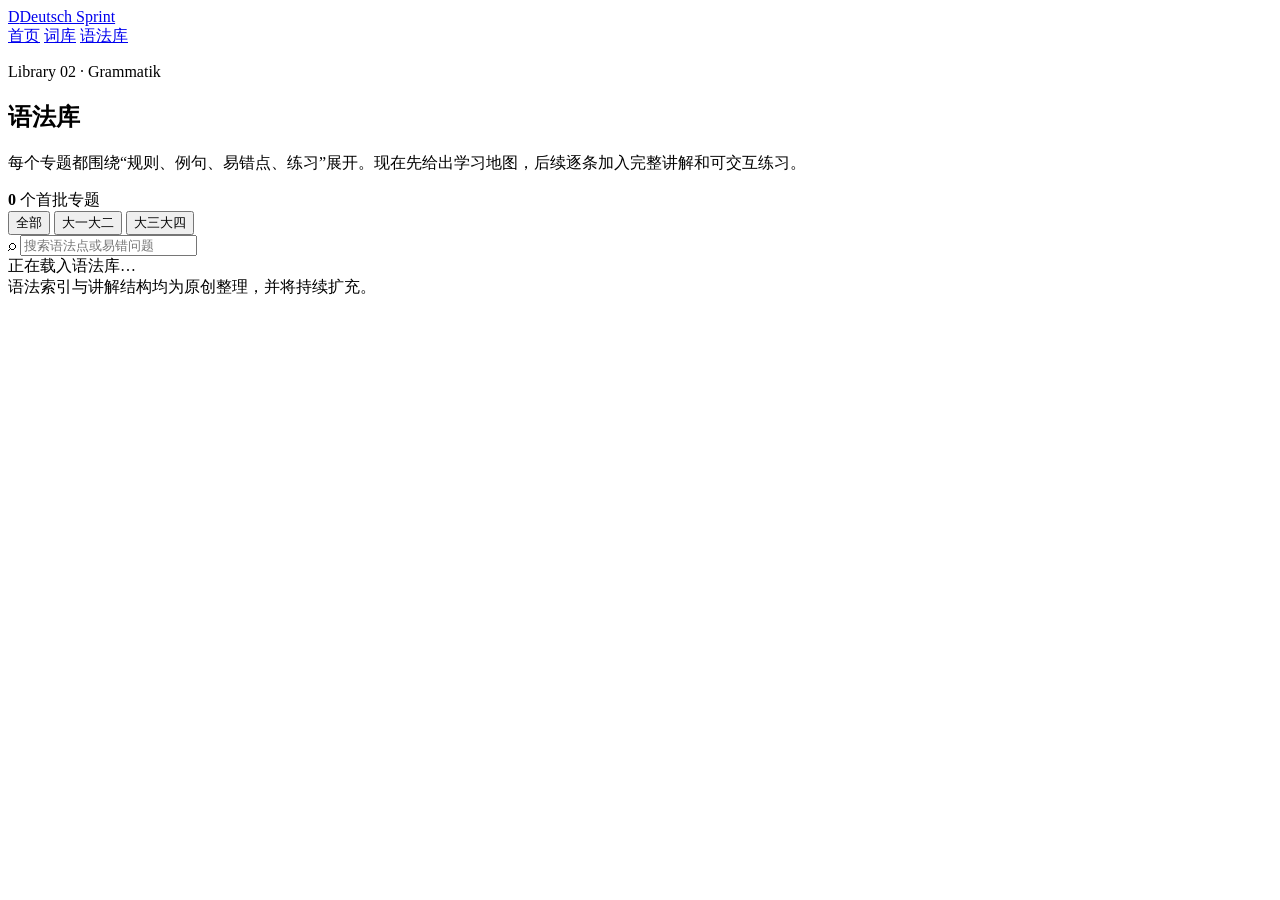
==== grammar.html @ 1fb74992 "Add grammar library page" ====
<!doctype html>
<html lang="zh-CN">
  <head>
    <meta charset="utf-8" />
    <meta name="viewport" content="width=device-width, initial-scale=1" />
    <title>语法库 | Deutsch Sprint</title>
    <meta name="description" content="Deutsch Sprint 大学生德语分阶段语法库。" />
    <link rel="stylesheet" href="library.css" />
  </head>
  <body data-library="grammar">
    <header class="library-nav">
      <a class="library-brand" href="index.html"><span class="brand-mark">D</span>Deutsch Sprint</a>
      <nav class="library-nav-links" aria-label="资料库导航">
        <a href="index.html">首页</a>
        <a href="vocab.html">词库</a>
        <a class="active" href="grammar.html">语法库</a>
      </nav>
    </header>
    <main class="library-main">
      <section class="library-hero">
        <div>
          <p class="eyebrow">Library 02 · Grammatik</p>
          <h1>语法库</h1>
          <p>每个专题都围绕“规则、例句、易错点、练习”展开。现在先给出学习地图，后续逐条加入完整讲解和可交互练习。</p>
        </div>
        <div class="library-count" aria-live="polite">
          <strong id="library-count-number">0</strong>
          <span id="library-count-label">个首批专题</span>
        </div>
      </section>
      <section class="library-toolbar" aria-label="语法库筛选">
        <div class="stage-switcher" role="tablist" aria-label="学习阶段">
          <button class="stage-filter active" type="button" data-stage="all" aria-selected="true">全部</button>
          <button class="stage-filter" type="button" data-stage="foundation" aria-selected="false">大一大二</button>
          <button class="stage-filter" type="button" data-stage="advanced" aria-selected="false">大三大四</button>
        </div>
        <label class="search-box">
          <span aria-hidden="true">⌕</span>
          <input id="library-search" type="search" placeholder="搜索语法点或易错问题" autocomplete="off" />
        </label>
      </section>
      <div class="library-results" id="library-results"><div class="empty-state">正在载入语法库…</div></div>
      <footer class="library-footer">语法索引与讲解结构均为原创整理，并将持续扩充。</footer>
    </main>
    <script src="library.js"></script>
  </body>
</html>
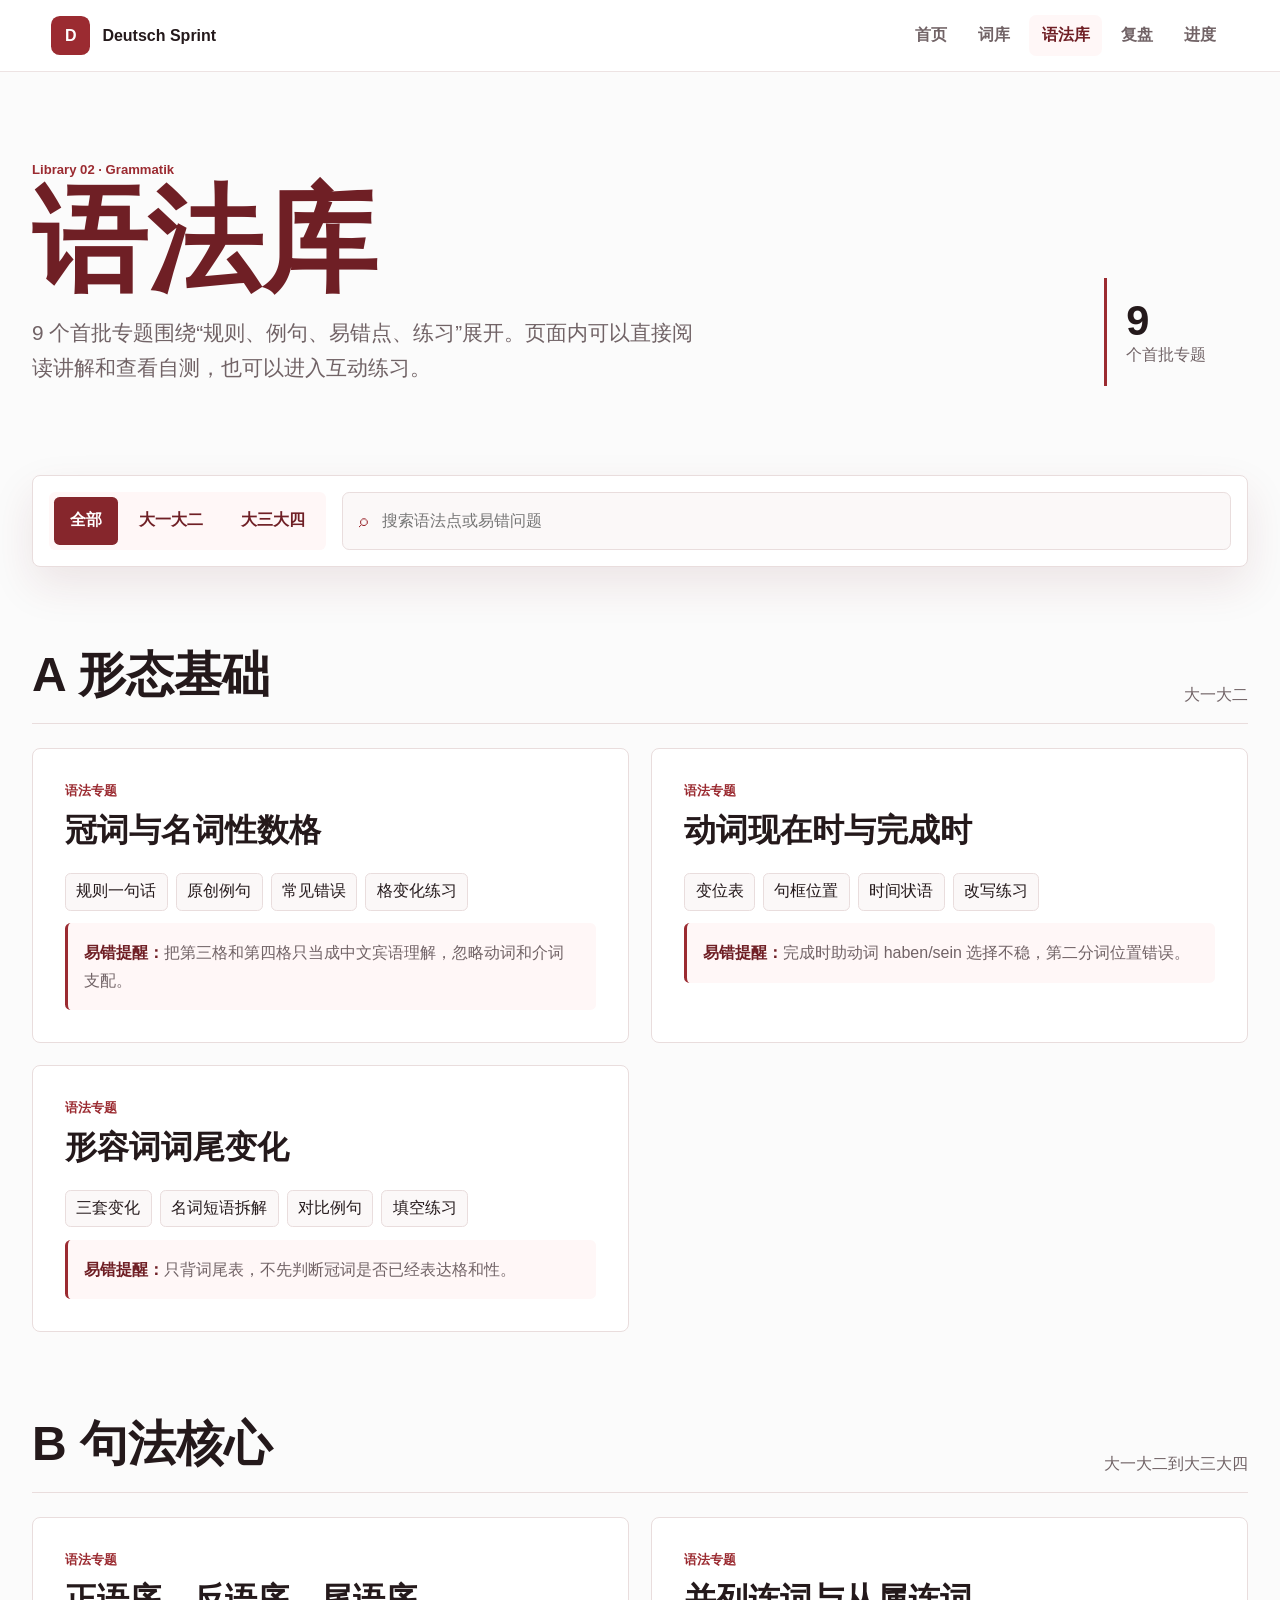
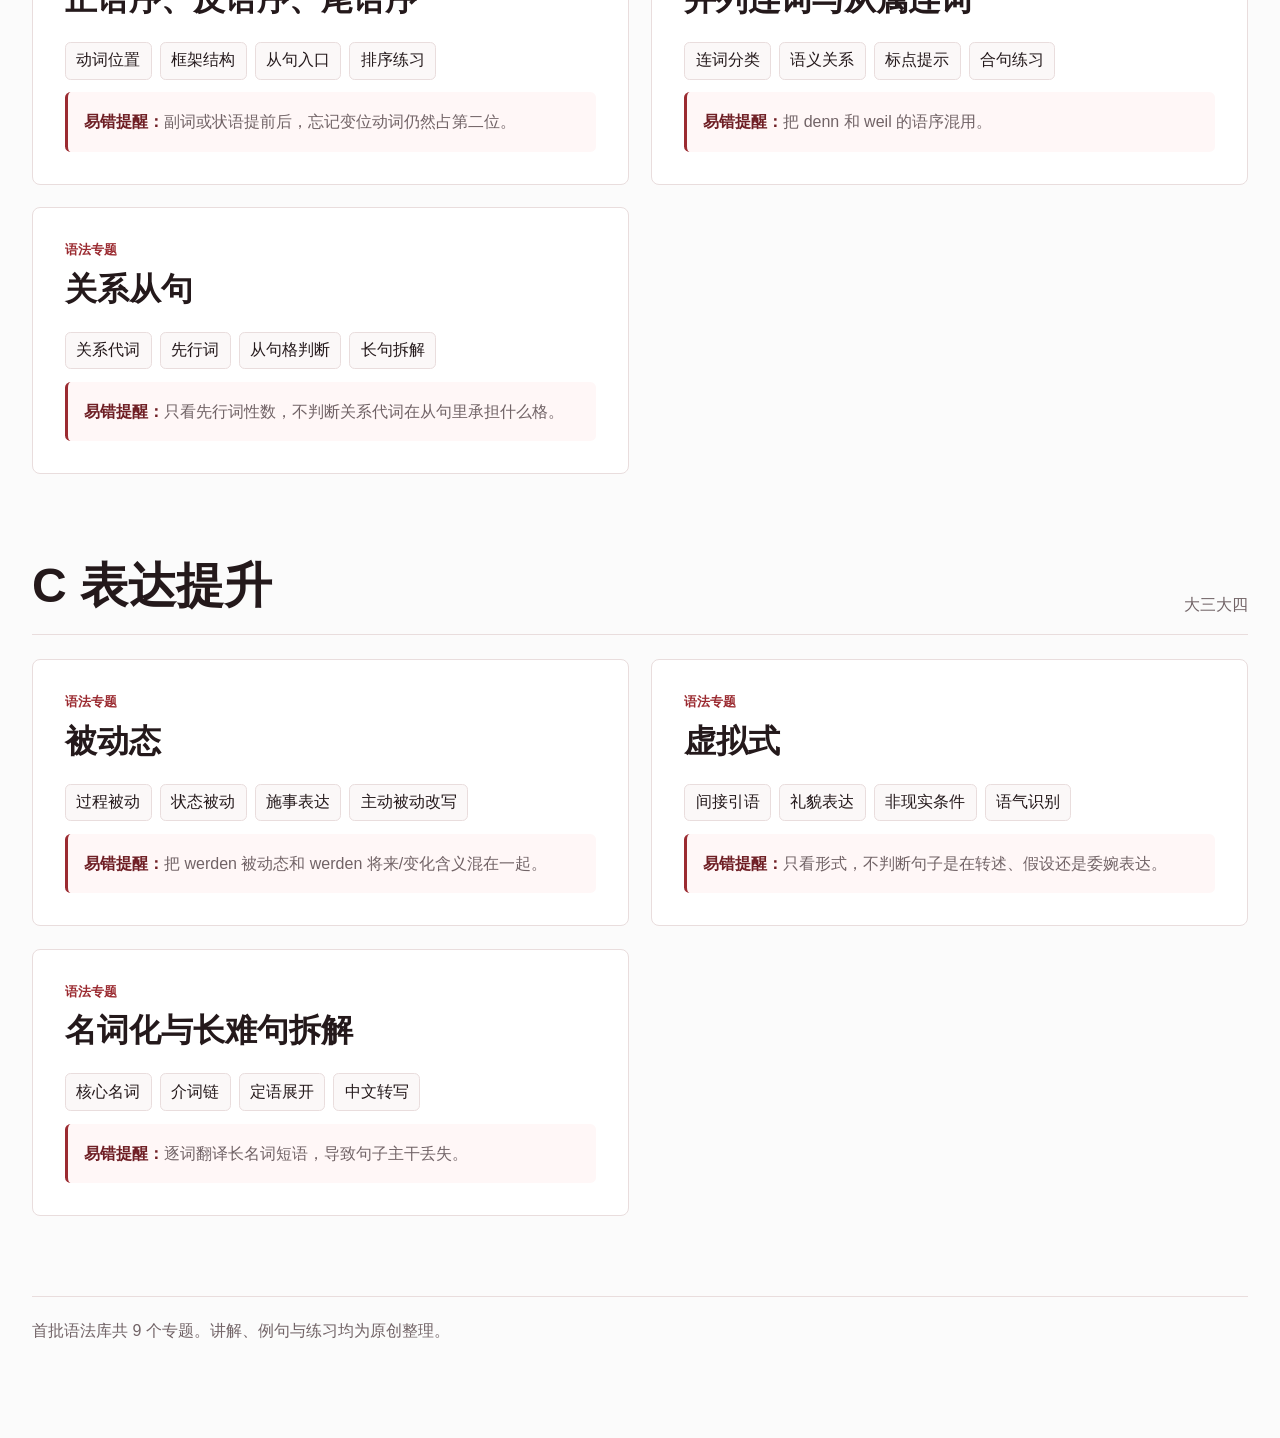
==== commit fef2e0bc: "Complete grammar.html learning content" ====
--- a/grammar.html
+++ b/grammar.html
@@ -14,6 +14,8 @@
         <a href="index.html">首页</a>
         <a href="vocab.html">词库</a>
         <a class="active" href="grammar.html">语法库</a>
+        <a href="review.html">复盘</a>
+        <a href="progress.html">进度</a>
       </nav>
     </header>
     <main class="library-main">
@@ -21,7 +23,7 @@
         <div>
           <p class="eyebrow">Library 02 · Grammatik</p>
           <h1>语法库</h1>
-          <p>每个专题都围绕“规则、例句、易错点、练习”展开。现在先给出学习地图，后续逐条加入完整讲解和可交互练习。</p>
+          <p>9 个首批专题围绕“规则、例句、易错点、练习”展开。页面内可以直接阅读讲解和查看自测，也可以进入互动练习。</p>
         </div>
         <div class="library-count" aria-live="polite">
           <strong id="library-count-number">0</strong>
@@ -40,9 +42,8 @@
         </label>
       </section>
       <div class="library-results" id="library-results"><div class="empty-state">正在载入语法库…</div></div>
-      <footer class="library-footer">语法索引与讲解结构均为原创整理，并将持续扩充。</footer>
+      <footer class="library-footer">首批语法库共 9 个专题。讲解、例句与练习均为原创整理。</footer>
     </main>
     <script src="library.js"></script>
   </body>
-</html>
-
+</html>
--- a/library.css
+++ b/library.css
@@ -0,0 +1,286 @@
+:root {
+  color-scheme: light;
+  --red-900: #6f1f25;
+  --red-800: #86262c;
+  --red-700: #9b2b31;
+  --red-100: #f5e3e4;
+  --red-050: #fff7f7;
+  --ink: #24191b;
+  --muted: #716366;
+  --line: #e9dddd;
+  --paper: #ffffff;
+  --soft: #fbf8f8;
+  --shadow: 0 18px 44px rgba(111, 31, 37, 0.1);
+}
+
+* { box-sizing: border-box; }
+
+html { scroll-behavior: smooth; }
+
+body {
+  margin: 0;
+  min-height: 100vh;
+  font-family: Inter, "PingFang SC", "Microsoft YaHei", Arial, sans-serif;
+  color: var(--ink);
+  background: #fbfbfb;
+}
+
+button, input, a { font: inherit; }
+button { cursor: pointer; }
+
+.library-nav {
+  position: sticky;
+  top: 0;
+  z-index: 10;
+  display: flex;
+  align-items: center;
+  justify-content: space-between;
+  gap: 1rem;
+  min-height: 4.5rem;
+  padding: 0.8rem clamp(1rem, 4vw, 3.5rem);
+  border-bottom: 1px solid rgba(233, 221, 221, 0.8);
+  background: rgba(255, 255, 255, 0.9);
+  backdrop-filter: blur(20px);
+}
+
+.library-brand {
+  display: flex;
+  align-items: center;
+  gap: 0.75rem;
+  color: var(--ink);
+  text-decoration: none;
+  font-weight: 900;
+}
+
+.brand-mark {
+  display: grid;
+  width: 2.45rem;
+  height: 2.45rem;
+  place-items: center;
+  border-radius: 0.55rem;
+  color: white;
+  background: var(--red-700);
+}
+
+.library-nav-links { display: flex; gap: 0.35rem; }
+
+.library-nav-links a {
+  padding: 0.6rem 0.8rem;
+  border-radius: 0.45rem;
+  color: var(--muted);
+  text-decoration: none;
+  font-weight: 800;
+}
+
+.library-nav-links a.active,
+.library-nav-links a:hover {
+  color: var(--red-900);
+  background: var(--red-050);
+}
+
+.library-main {
+  width: min(76rem, calc(100% - 2rem));
+  margin: 0 auto;
+  padding: clamp(3rem, 7vw, 6.5rem) 0 6rem;
+}
+
+.library-hero {
+  display: grid;
+  grid-template-columns: minmax(0, 1fr) auto;
+  gap: 2rem;
+  align-items: end;
+  padding-bottom: clamp(3rem, 7vw, 6rem);
+}
+
+.eyebrow {
+  margin: 0 0 0.6rem;
+  color: var(--red-700);
+  font-size: 0.82rem;
+  font-weight: 900;
+}
+
+.library-hero h1 {
+  margin: 0;
+  color: var(--red-900);
+  font-size: clamp(3.4rem, 9vw, 7.5rem);
+  line-height: 0.95;
+  letter-spacing: 0;
+}
+
+.library-hero p:not(.eyebrow) {
+  max-width: 42rem;
+  margin: 1.2rem 0 0;
+  color: var(--muted);
+  font-size: clamp(1rem, 2vw, 1.3rem);
+  line-height: 1.7;
+}
+
+.library-count {
+  min-width: 9rem;
+  padding: 1.2rem;
+  border-left: 3px solid var(--red-700);
+}
+
+.library-count strong,
+.library-count span { display: block; }
+.library-count strong { font-size: 2.6rem; }
+.library-count span { color: var(--muted); }
+
+.library-toolbar {
+  display: grid;
+  grid-template-columns: auto minmax(15rem, 1fr);
+  gap: 1rem;
+  padding: 1rem;
+  border: 1px solid var(--line);
+  border-radius: 0.5rem;
+  background: white;
+  box-shadow: var(--shadow);
+}
+
+.stage-switcher {
+  display: flex;
+  gap: 0.35rem;
+  padding: 0.3rem;
+  border-radius: 0.4rem;
+  background: var(--red-050);
+}
+
+.stage-filter {
+  min-height: 3rem;
+  padding: 0.65rem 1rem;
+  border: 0;
+  border-radius: 0.35rem;
+  color: var(--red-900);
+  background: transparent;
+  font-weight: 900;
+}
+
+.stage-filter.active { color: white; background: var(--red-800); }
+
+.search-box {
+  display: flex;
+  align-items: center;
+  gap: 0.75rem;
+  min-height: 3.6rem;
+  padding: 0 1rem;
+  border: 1px solid var(--line);
+  border-radius: 0.45rem;
+  background: var(--soft);
+}
+
+.search-box span { color: var(--red-700); font-size: 1.1rem; }
+
+.search-box input {
+  width: 100%;
+  border: 0;
+  outline: 0;
+  color: var(--ink);
+  background: transparent;
+}
+
+.library-results { margin-top: clamp(3rem, 6vw, 5rem); }
+
+.result-section + .result-section { margin-top: 5rem; }
+
+.result-heading {
+  display: flex;
+  align-items: end;
+  justify-content: space-between;
+  gap: 1rem;
+  padding-bottom: 1rem;
+  border-bottom: 1px solid var(--line);
+}
+
+.result-heading h2 { margin: 0; font-size: clamp(1.8rem, 4vw, 3rem); }
+.result-heading p { max-width: 36rem; margin: 0; color: var(--muted); line-height: 1.6; }
+
+.theme-grid,
+.grammar-grid {
+  display: grid;
+  grid-template-columns: repeat(2, minmax(0, 1fr));
+  gap: 1.4rem;
+  margin-top: 1.5rem;
+}
+
+.theme-card,
+.grammar-card {
+  min-height: 16rem;
+  padding: clamp(1.25rem, 3vw, 2rem);
+  border: 1px solid var(--line);
+  border-radius: 0.5rem;
+  background: white;
+  transition: transform 180ms ease, box-shadow 180ms ease, border-color 180ms ease;
+}
+
+.theme-card:hover,
+.grammar-card:hover {
+  transform: translateY(-3px);
+  border-color: #d9bfc1;
+  box-shadow: var(--shadow);
+}
+
+.card-label {
+  color: var(--red-700);
+  font-size: 0.8rem;
+  font-weight: 900;
+}
+
+.theme-card h3,
+.grammar-card h3 {
+  margin: 0.55rem 0 0;
+  font-size: clamp(1.35rem, 2.5vw, 2rem);
+}
+
+.theme-card p,
+.grammar-card p {
+  margin: 0.8rem 0 0;
+  color: var(--muted);
+  line-height: 1.7;
+}
+
+.word-list,
+.unit-list {
+  display: flex;
+  flex-wrap: wrap;
+  gap: 0.5rem;
+  padding: 0;
+  margin: 1.25rem 0 0;
+  list-style: none;
+}
+
+.word-list li,
+.unit-list li {
+  padding: 0.45rem 0.65rem;
+  border: 1px solid var(--line);
+  border-radius: 0.35rem;
+  color: var(--ink);
+  background: var(--soft);
+}
+
+.mistake-note {
+  margin-top: 1.2rem;
+  padding: 1rem;
+  border-left: 3px solid var(--red-700);
+  border-radius: 0.35rem;
+  background: var(--red-050);
+}
+
+.mistake-note strong { color: var(--red-900); }
+.empty-state { padding: 4rem 1rem; color: var(--muted); text-align: center; }
+.library-footer { margin-top: 5rem; padding-top: 1.5rem; border-top: 1px solid var(--line); color: var(--muted); }
+
+@media (max-width: 760px) {
+  .library-nav { align-items: flex-start; flex-direction: column; }
+  .library-nav-links { width: 100%; overflow-x: auto; }
+  .library-hero, .library-toolbar { grid-template-columns: 1fr; }
+  .library-count { border-left: 0; border-top: 3px solid var(--red-700); }
+  .stage-switcher { display: grid; grid-template-columns: repeat(3, 1fr); }
+  .theme-grid, .grammar-grid { grid-template-columns: 1fr; }
+  .result-heading { align-items: flex-start; flex-direction: column; }
+}
+
+@media (prefers-reduced-motion: reduce) {
+  html { scroll-behavior: auto; }
+  .theme-card, .grammar-card { transition: none; }
+}
+
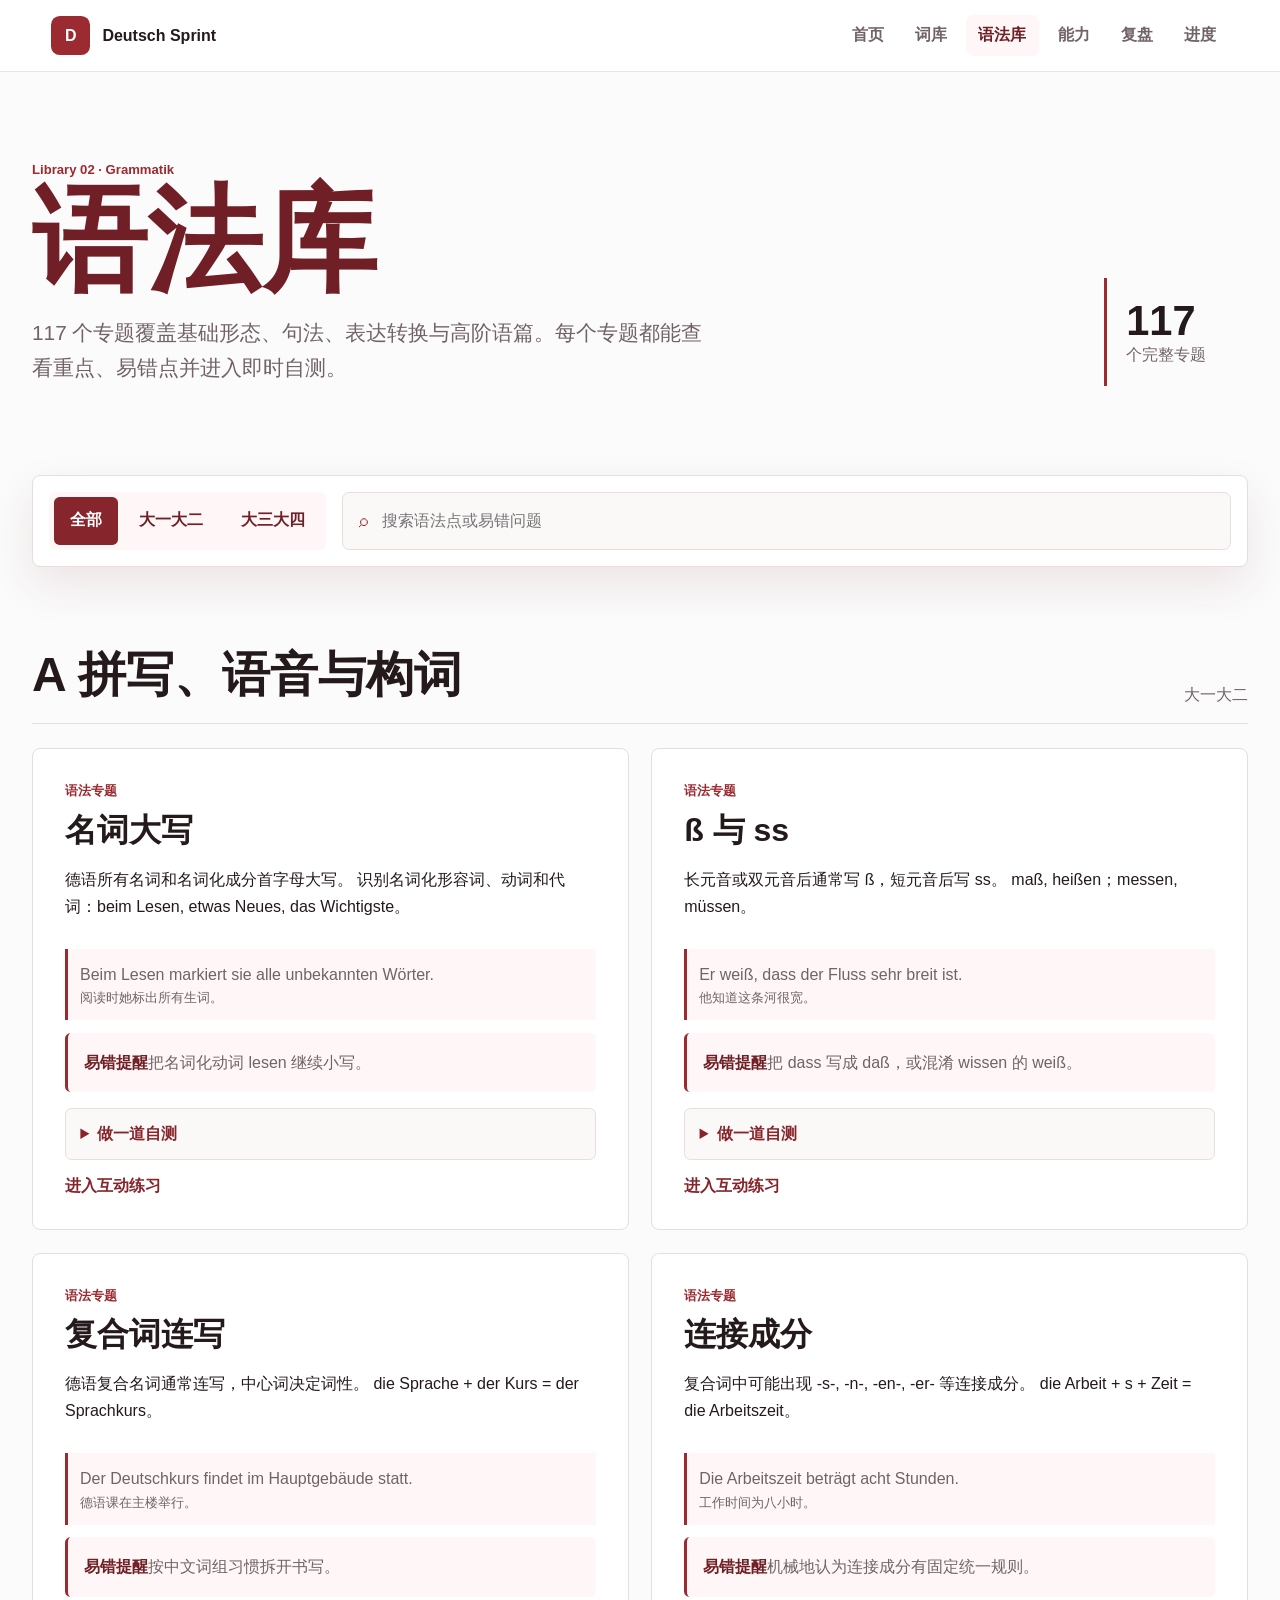
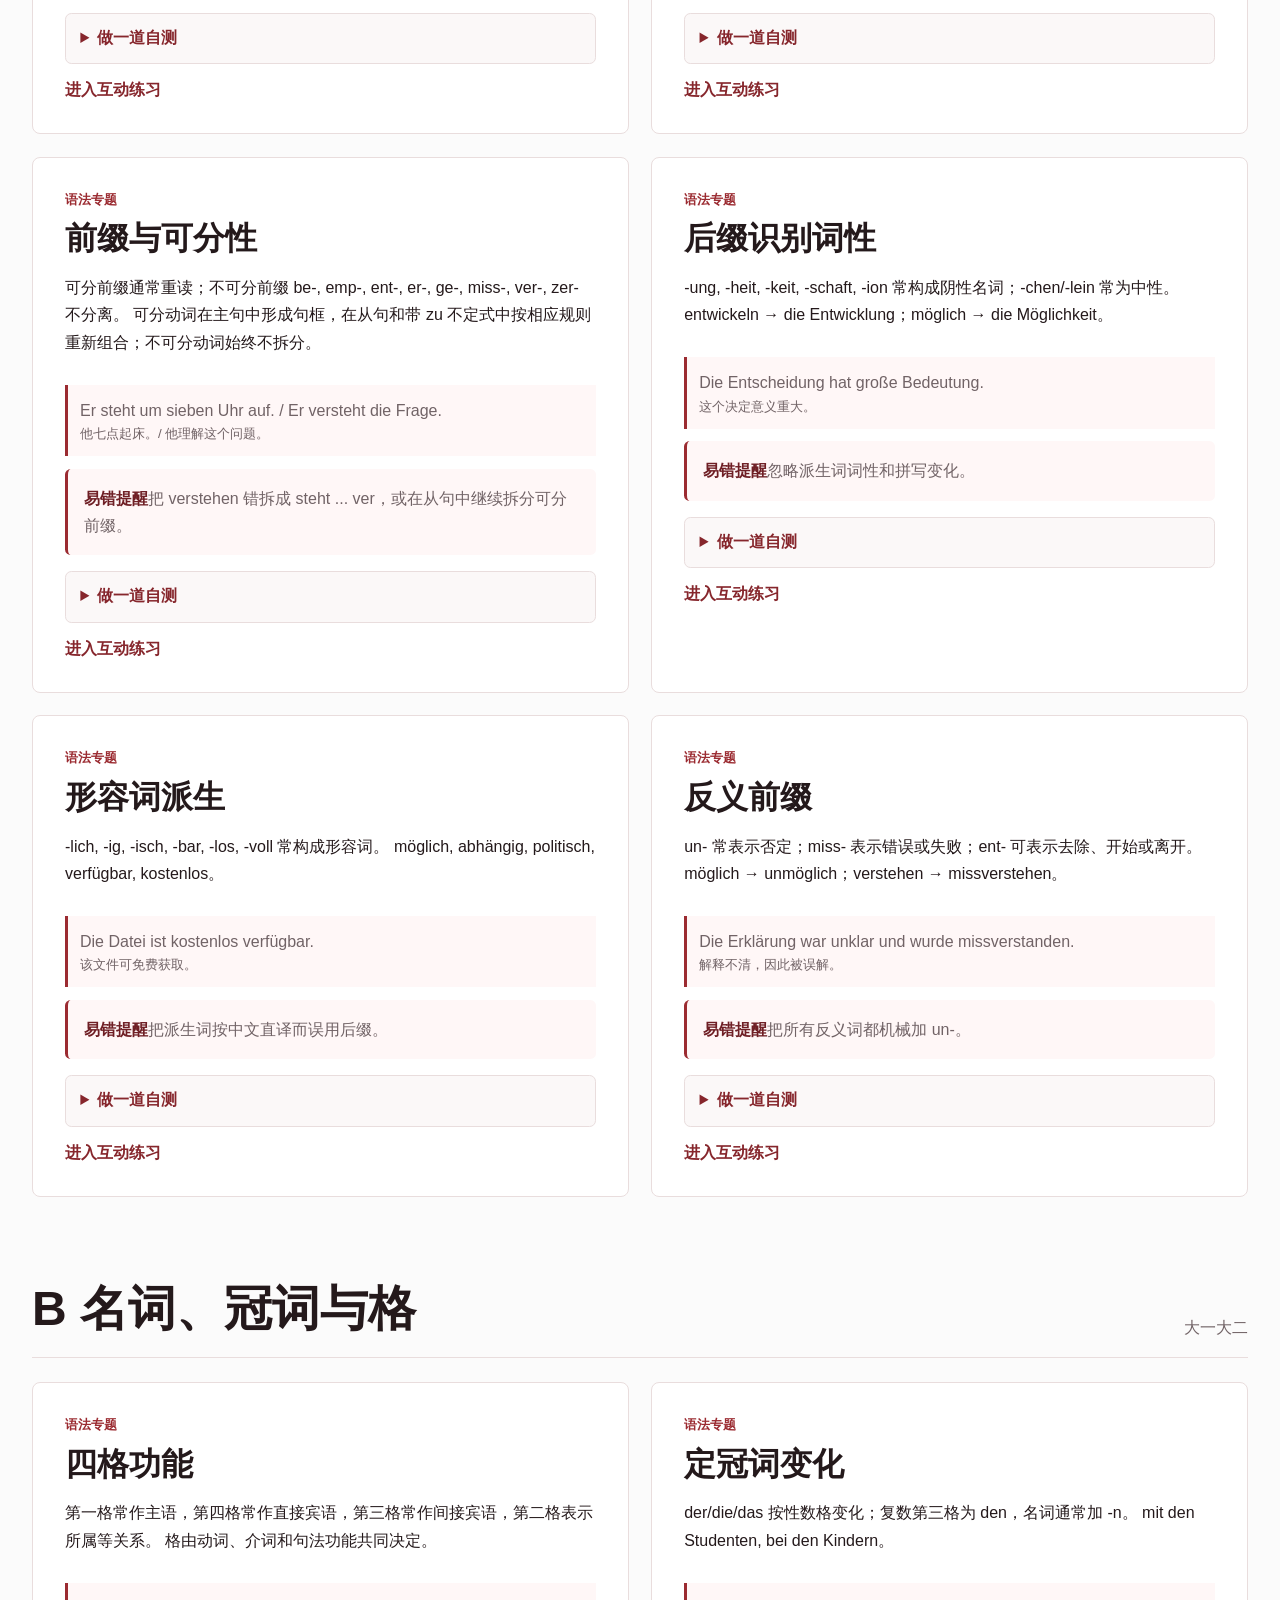
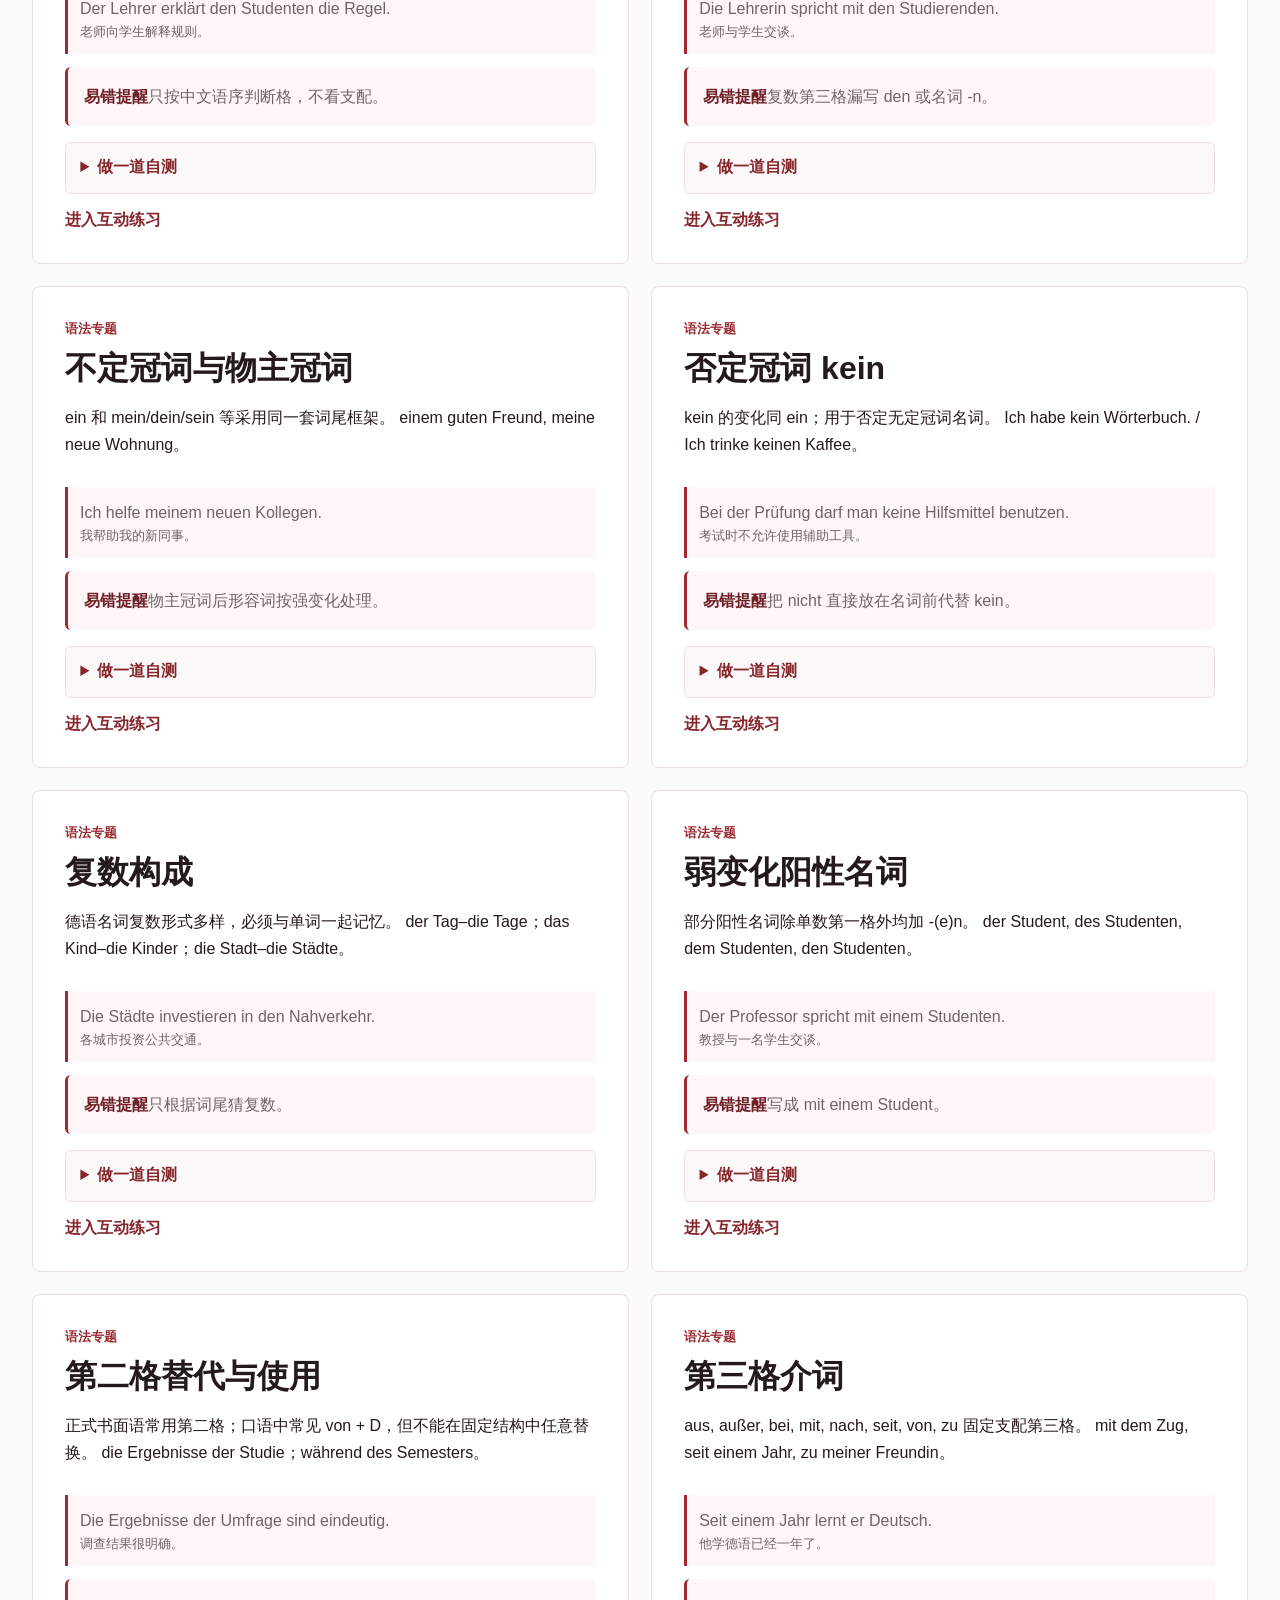
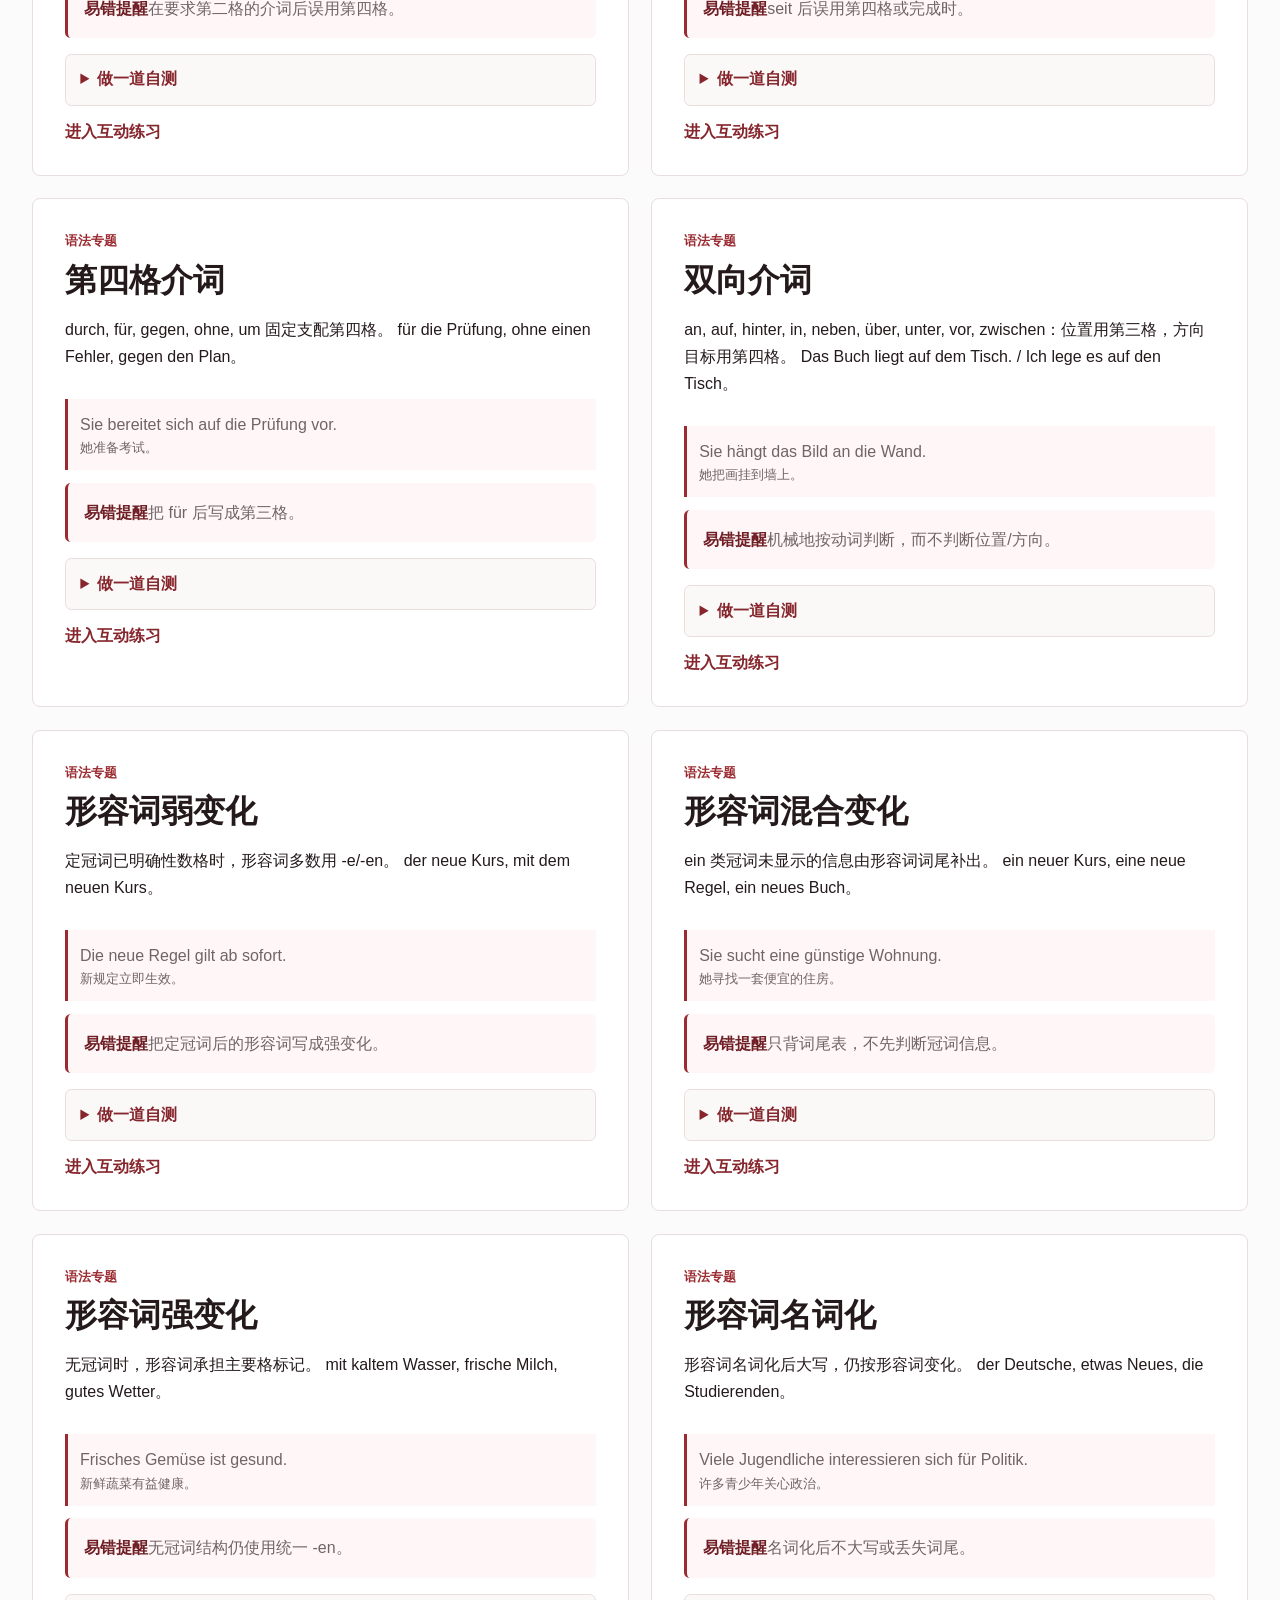
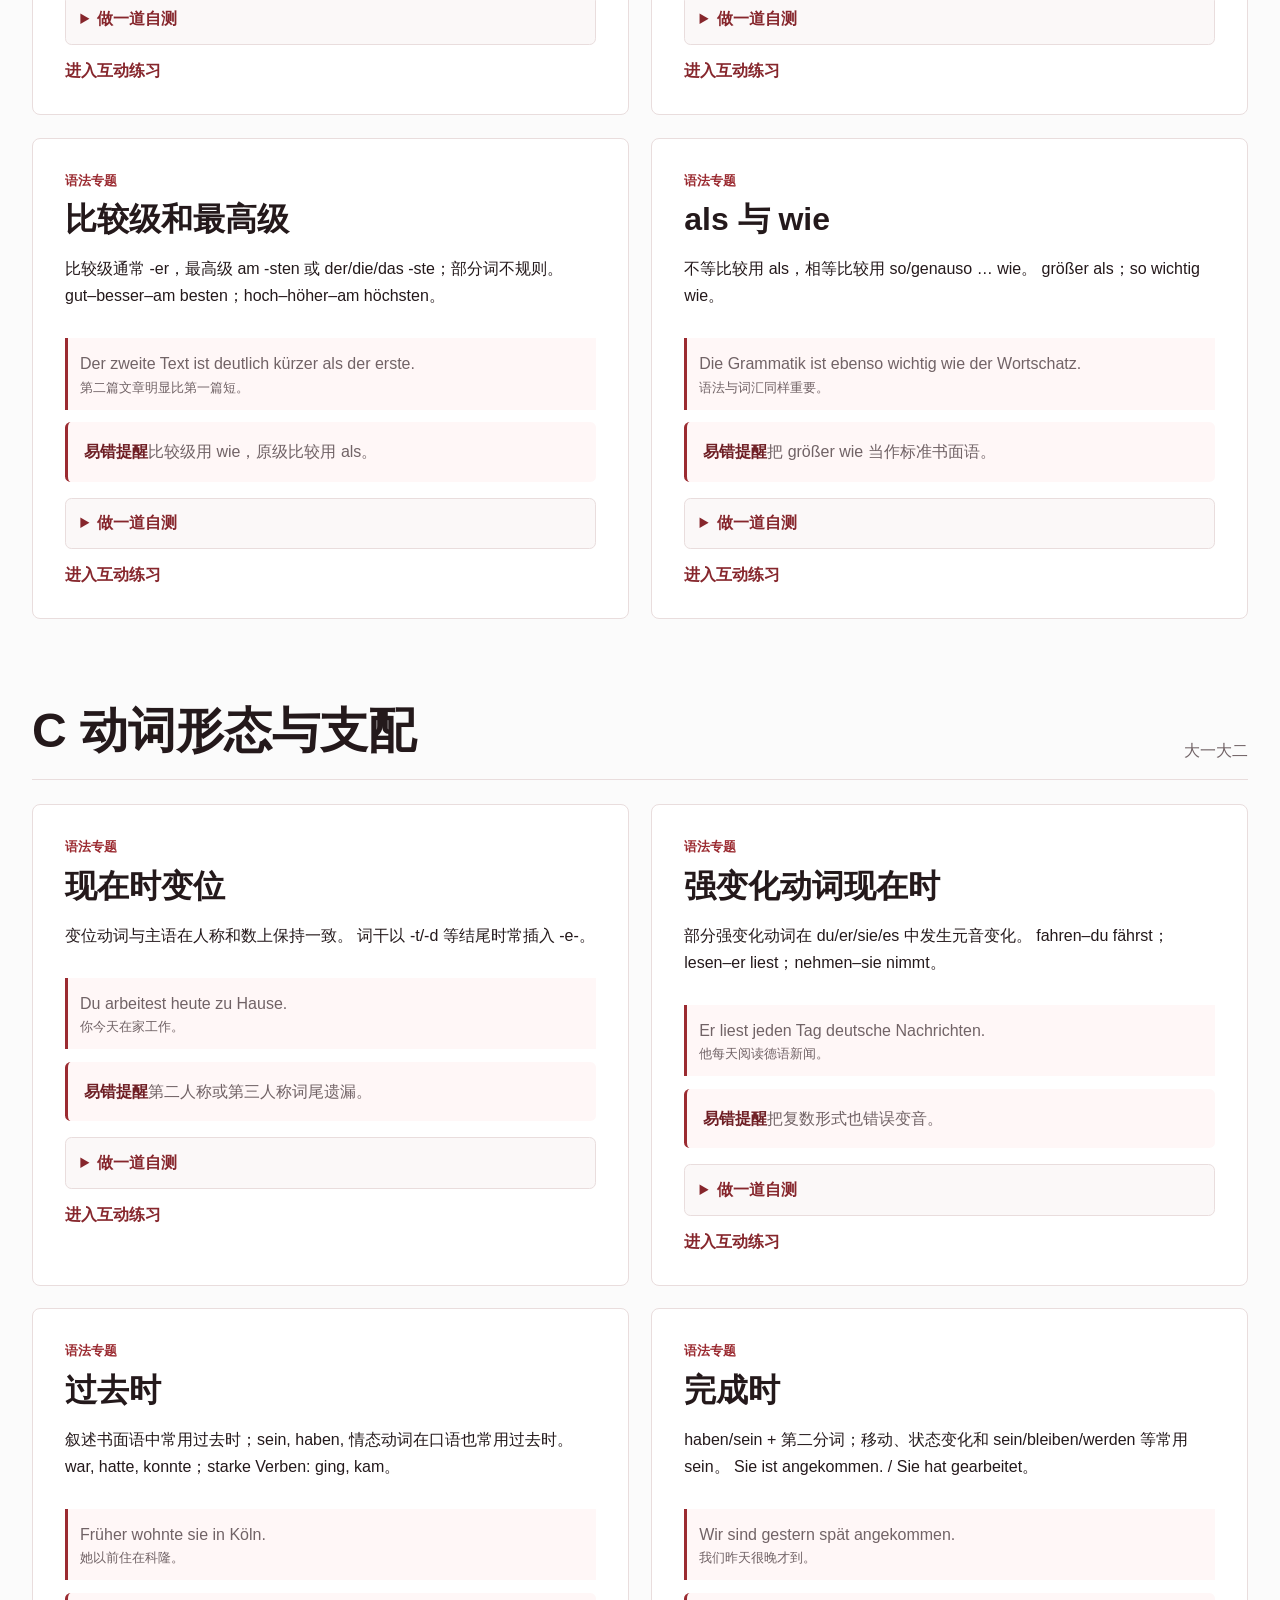
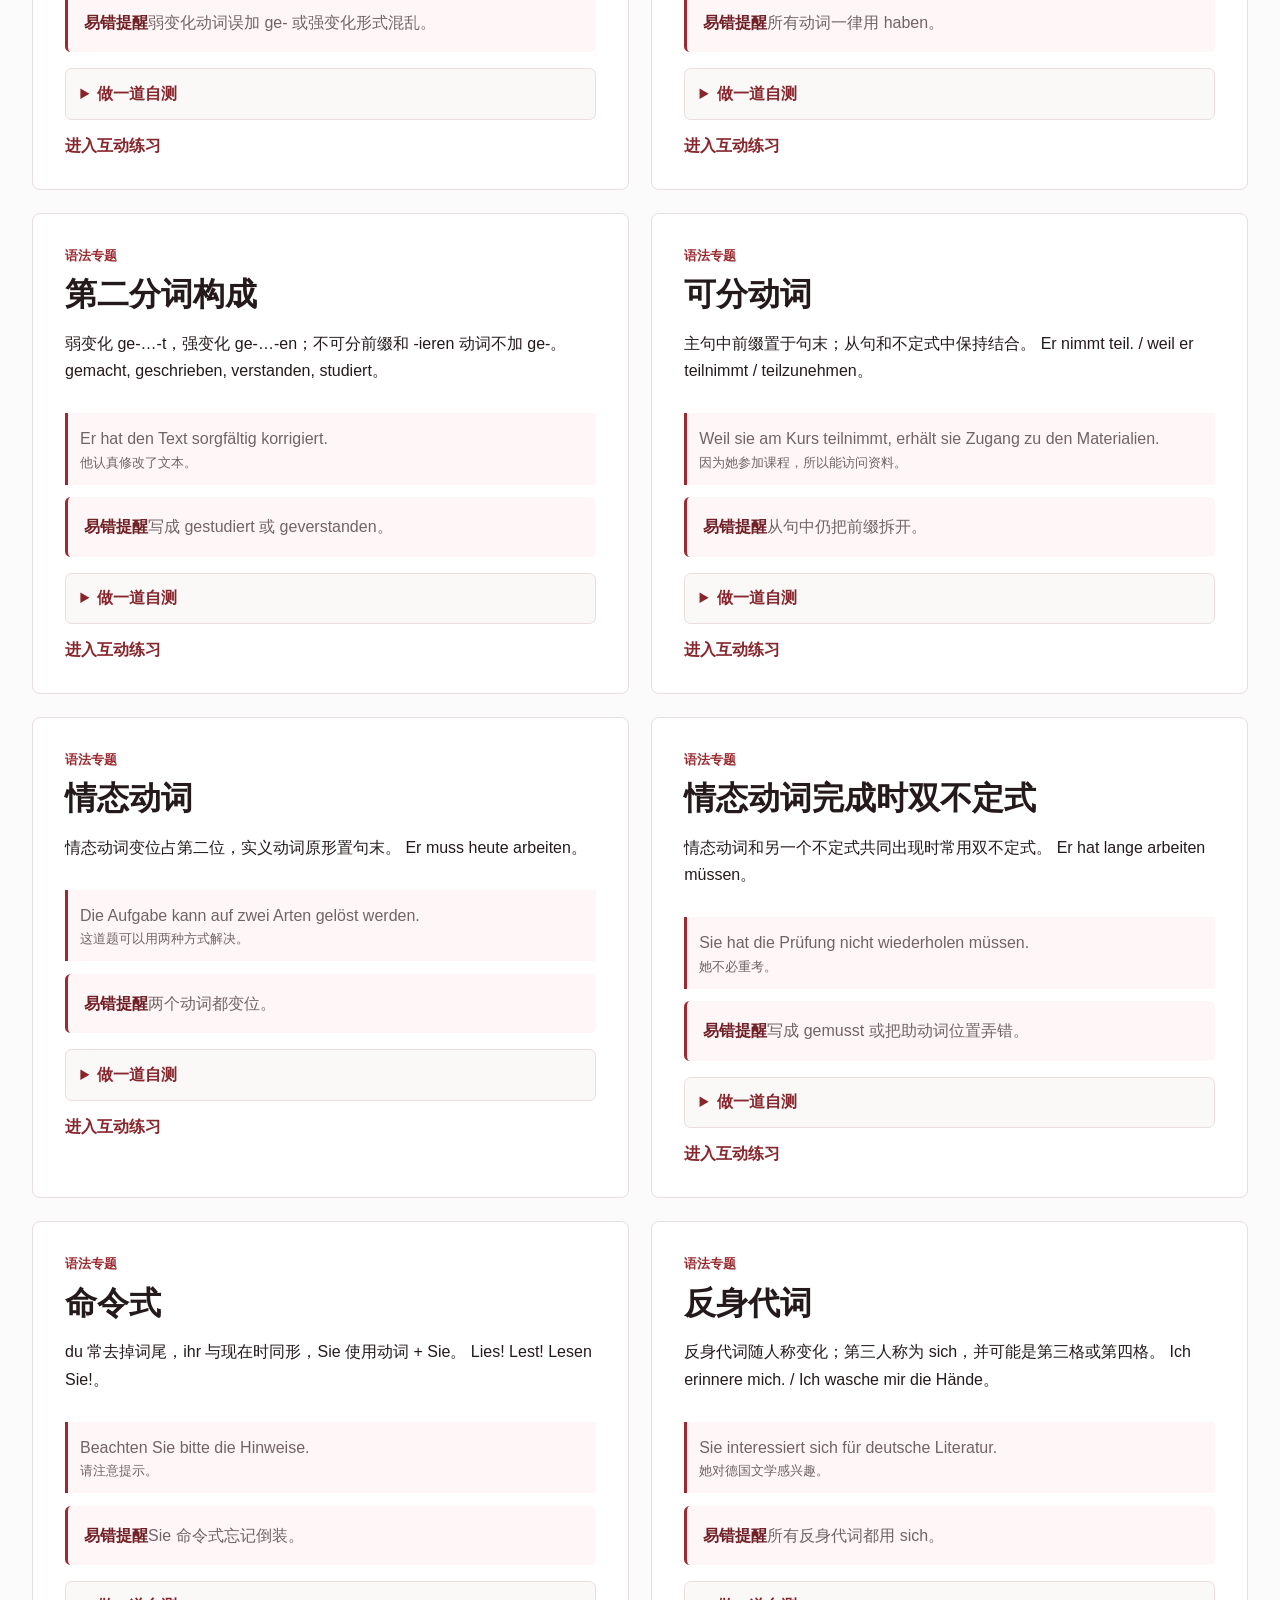
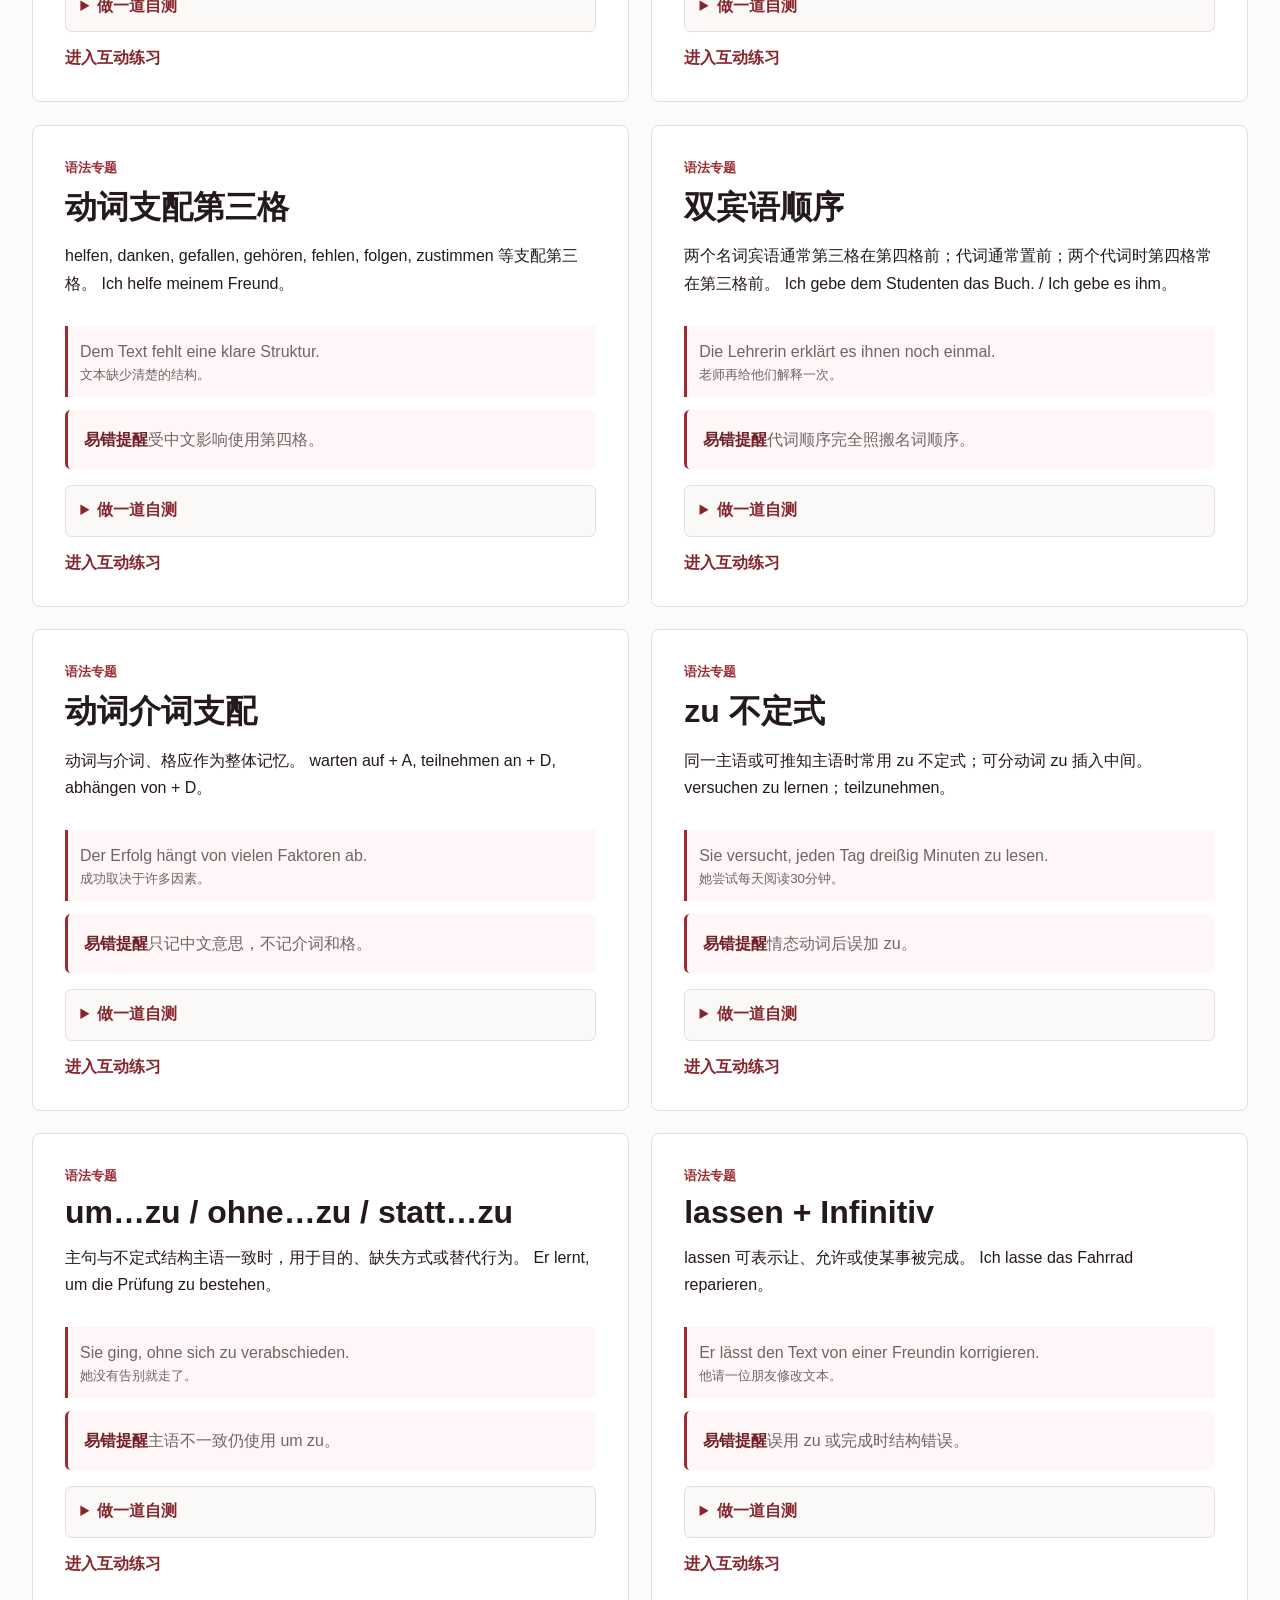
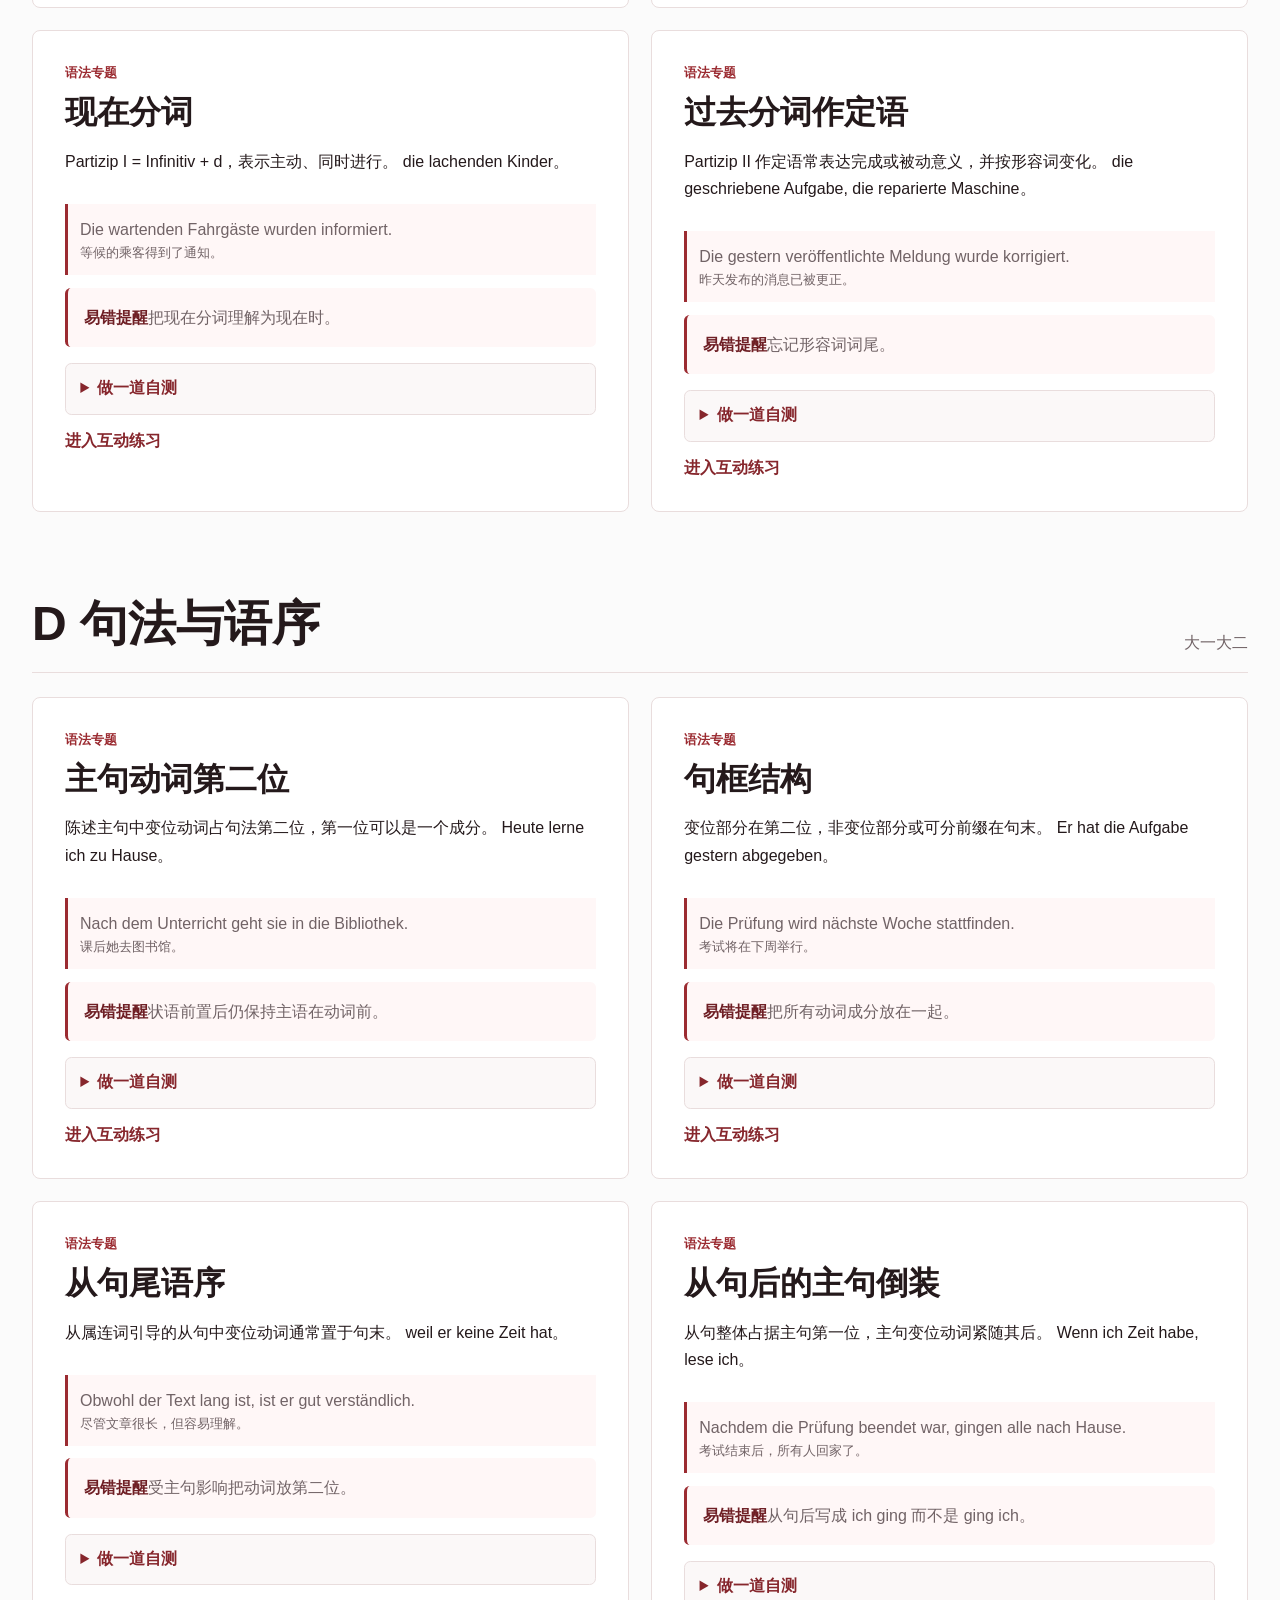
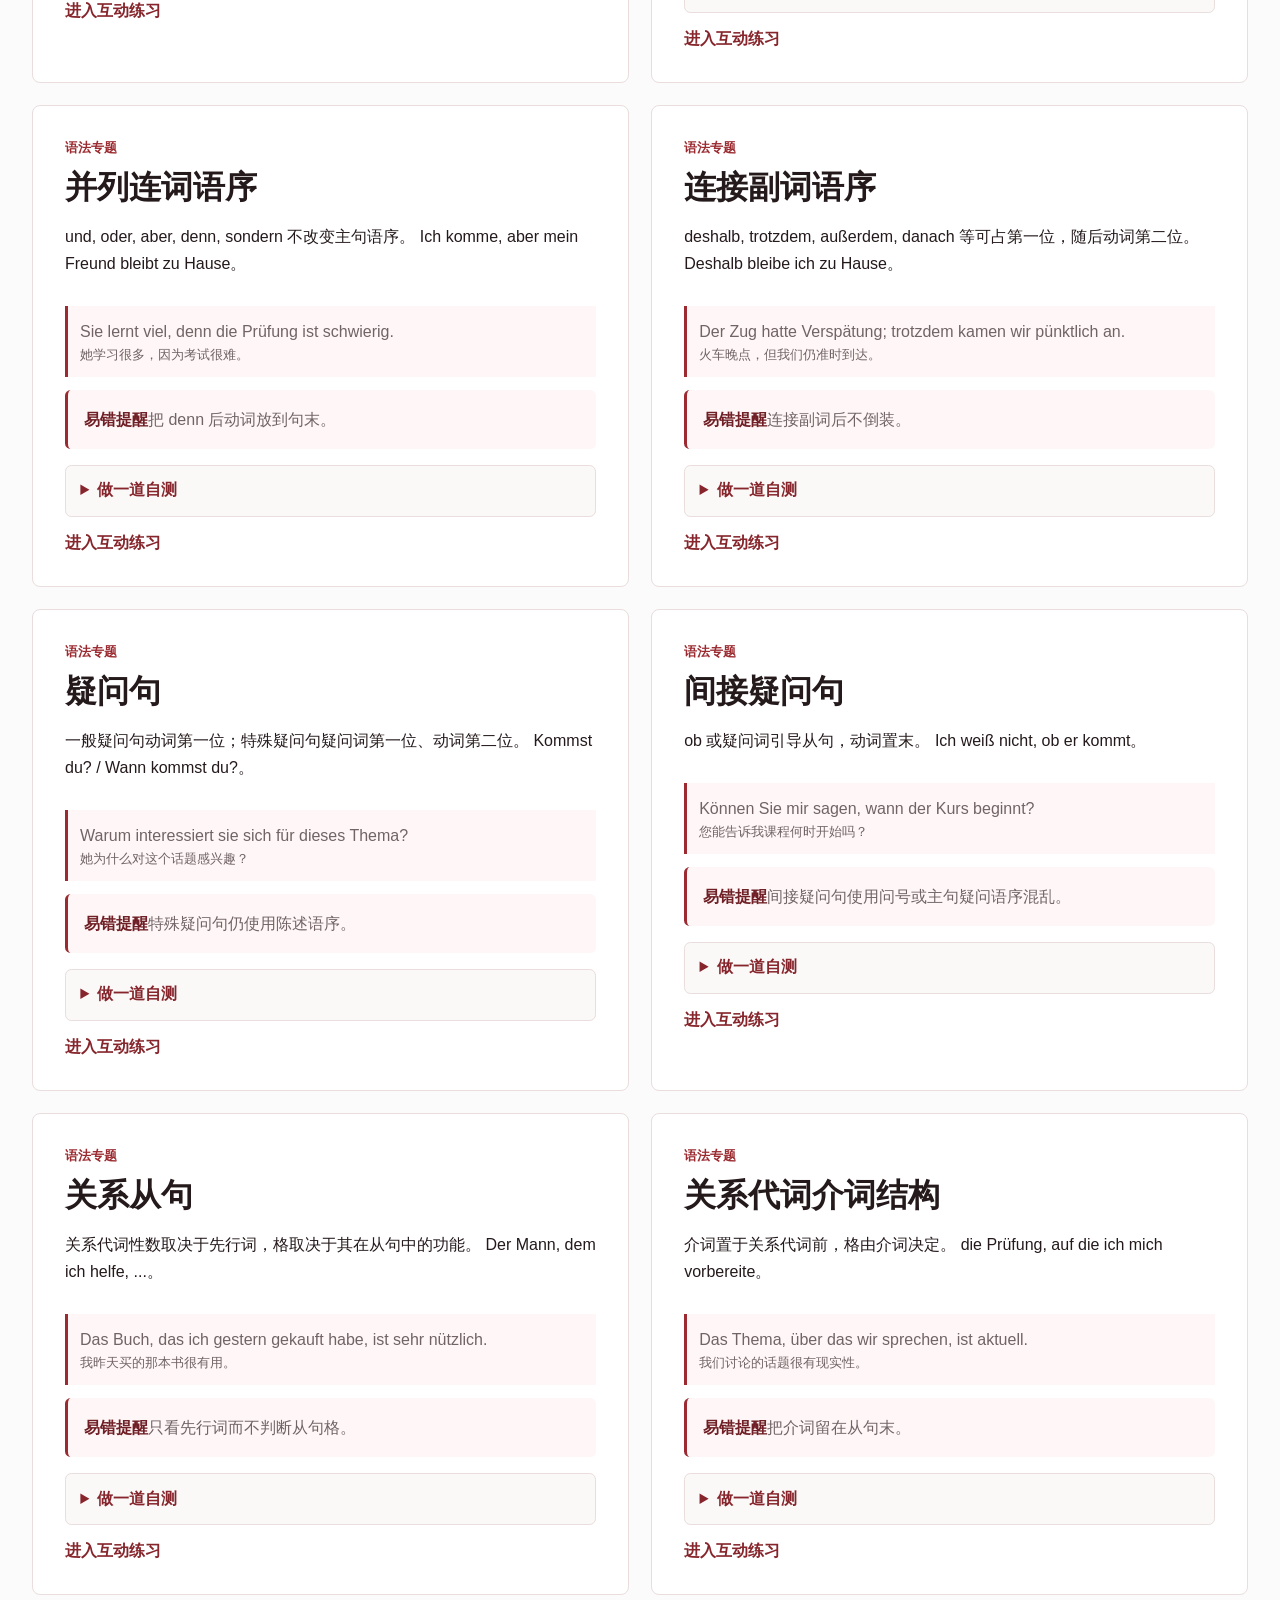
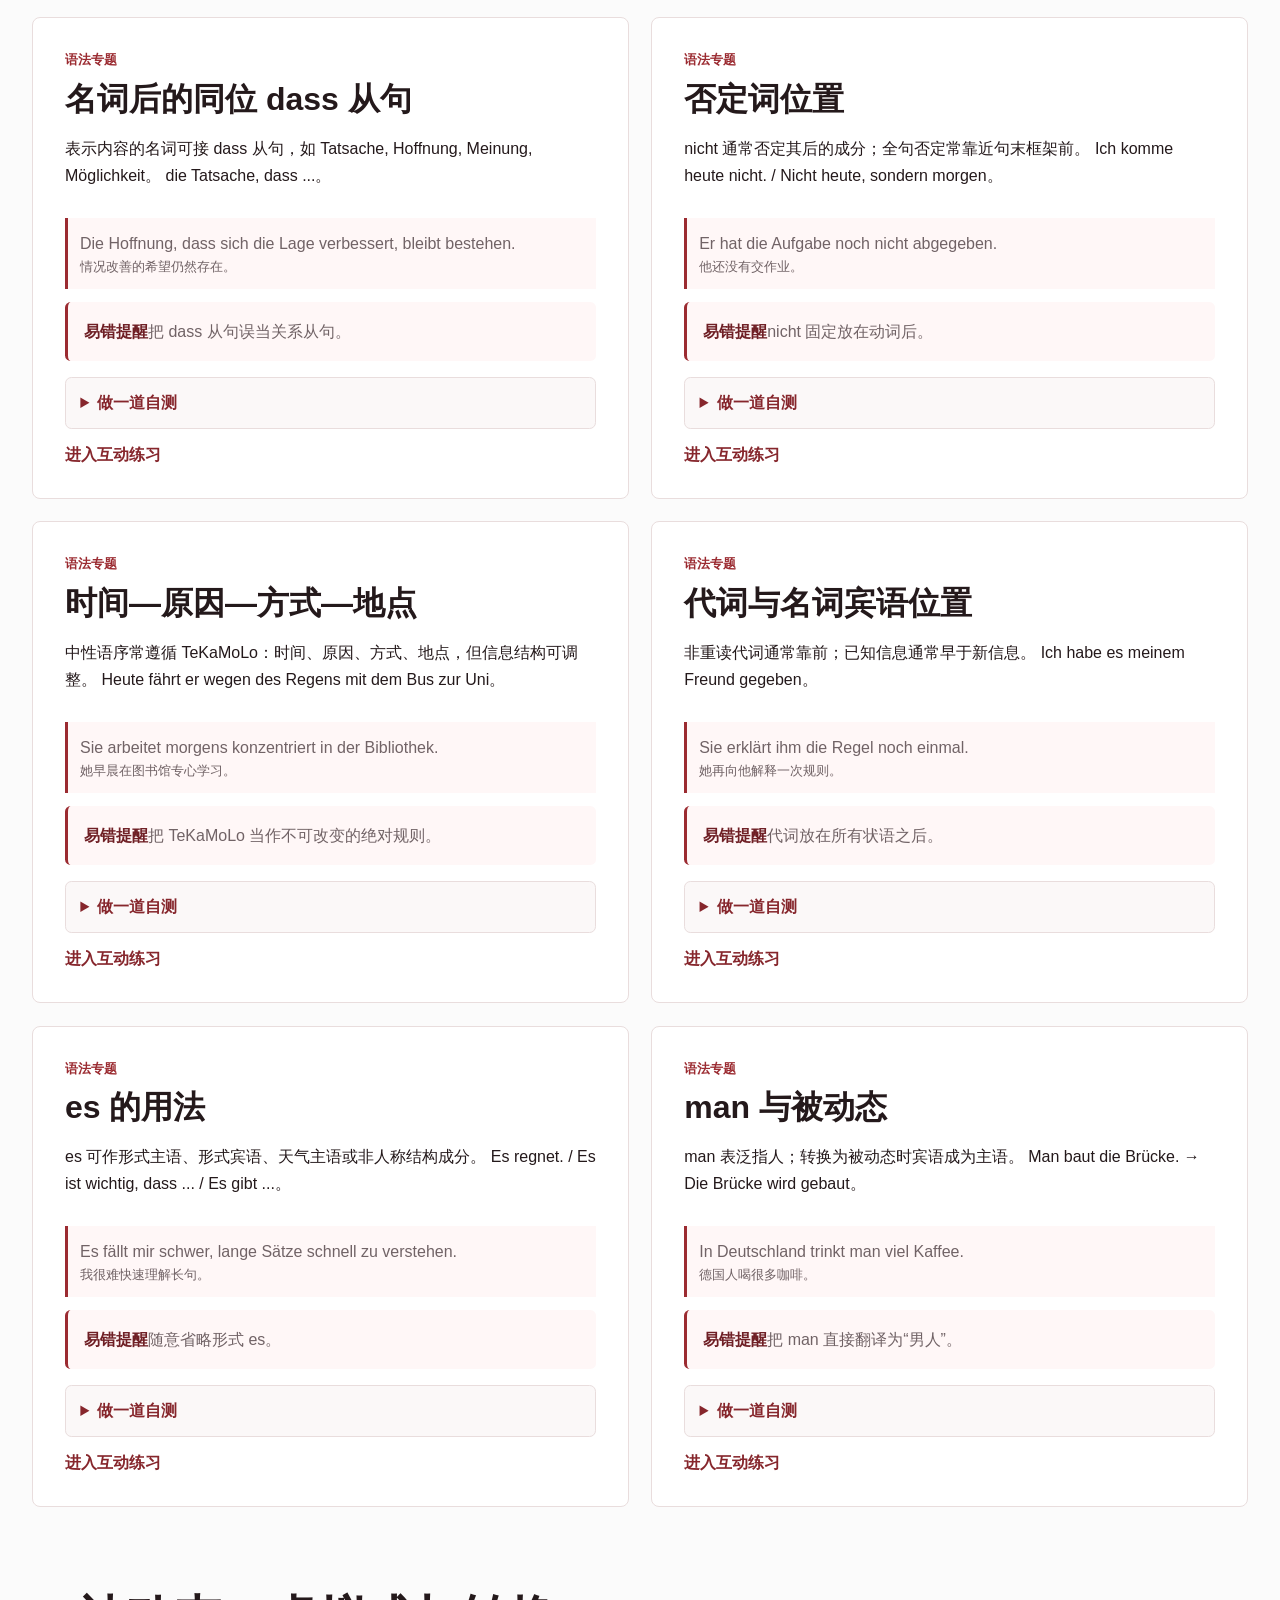
==== commit 224ec502: "Add staged German learning libraries" ====
--- a/grammar.html
+++ b/grammar.html
@@ -14,6 +14,7 @@
         <a href="index.html">首页</a>
         <a href="vocab.html">词库</a>
         <a class="active" href="grammar.html">语法库</a>
+        <a href="skills.html">能力</a>
         <a href="review.html">复盘</a>
         <a href="progress.html">进度</a>
       </nav>
@@ -23,11 +24,11 @@
         <div>
           <p class="eyebrow">Library 02 · Grammatik</p>
           <h1>语法库</h1>
-          <p>9 个首批专题围绕“规则、例句、易错点、练习”展开。页面内可以直接阅读讲解和查看自测，也可以进入互动练习。</p>
+          <p>117 个专题覆盖基础形态、句法、表达转换与高阶语篇。每个专题都能查看重点、易错点并进入即时自测。</p>
         </div>
         <div class="library-count" aria-live="polite">
           <strong id="library-count-number">0</strong>
-          <span id="library-count-label">个首批专题</span>
+          <span id="library-count-label">个语法专题</span>
         </div>
       </section>
       <section class="library-toolbar" aria-label="语法库筛选">
@@ -42,8 +43,8 @@
         </label>
       </section>
       <div class="library-results" id="library-results"><div class="empty-state">正在载入语法库…</div></div>
-      <footer class="library-footer">首批语法库共 9 个专题。讲解、例句与练习均为原创整理。</footer>
+      <footer class="library-footer">共 117 个语法专题。基础专题含原创例句；提升专题先提供能力框架与错误检查。</footer>
     </main>
     <script src="library.js"></script>
   </body>
-</html>+</html>
--- a/library.css
+++ b/library.css
@@ -212,6 +212,26 @@
   transition: transform 180ms ease, box-shadow 180ms ease, border-color 180ms ease;
 }
 
+.entry-list { display:grid; gap:.55rem; margin-top:1.25rem; }
+.word-entry { border:1px solid var(--line); border-radius:.4rem; background:var(--soft); }
+.word-entry summary { display:flex; align-items:center; justify-content:space-between; gap:1rem; padding:.8rem; cursor:pointer; list-style:none; }
+.word-entry summary::-webkit-details-marker { display:none; }
+.word-entry summary span:first-child { display:grid; gap:.2rem; }
+.word-entry summary strong { color:var(--red-900); }
+.word-entry summary small,.example-list small,.entry-body small { display:block; color:var(--muted); line-height:1.5; }
+.entry-meaning { color:var(--muted); text-align:right; }
+.entry-body { display:grid; gap:.7rem; padding:0 .8rem .8rem; border-top:1px solid var(--line); }
+.entry-body p { margin:.7rem 0 0; }
+.entry-body strong { display:block; margin-bottom:.2rem; color:var(--red-800); font-size:.78rem; }
+.example-list { display:grid; gap:.55rem; margin-top:1rem; }
+.example-list p { margin:0; padding:.75rem; border-left:3px solid var(--red-700); background:var(--red-050); }
+.grammar-rule { color:var(--ink) !important; }
+.mini-quiz { margin-top:1rem; padding:.9rem; border:1px solid var(--line); border-radius:.4rem; background:var(--soft); }
+.mini-quiz summary { color:var(--red-800); cursor:pointer; font-weight:900; }
+.mini-quiz ol { padding-left:1.35rem; line-height:1.7; }
+.quiz-answer { padding-top:.8rem; border-top:1px solid var(--line); }
+.quiz-answer strong { display:block; color:var(--red-800); }
+
 .theme-card:hover,
 .grammar-card:hover {
   transform: translateY(-3px);
@@ -266,6 +286,8 @@
 }
 
 .mistake-note strong { color: var(--red-900); }
+.card-link { display:inline-flex; margin-top:1rem; color:var(--red-800); font-weight:900; text-decoration:none; }
+.card-link:hover { text-decoration:underline; }
 .empty-state { padding: 4rem 1rem; color: var(--muted); text-align: center; }
 .library-footer { margin-top: 5rem; padding-top: 1.5rem; border-top: 1px solid var(--line); color: var(--muted); }
 
@@ -283,4 +305,3 @@
   html { scroll-behavior: auto; }
   .theme-card, .grammar-card { transition: none; }
 }
-
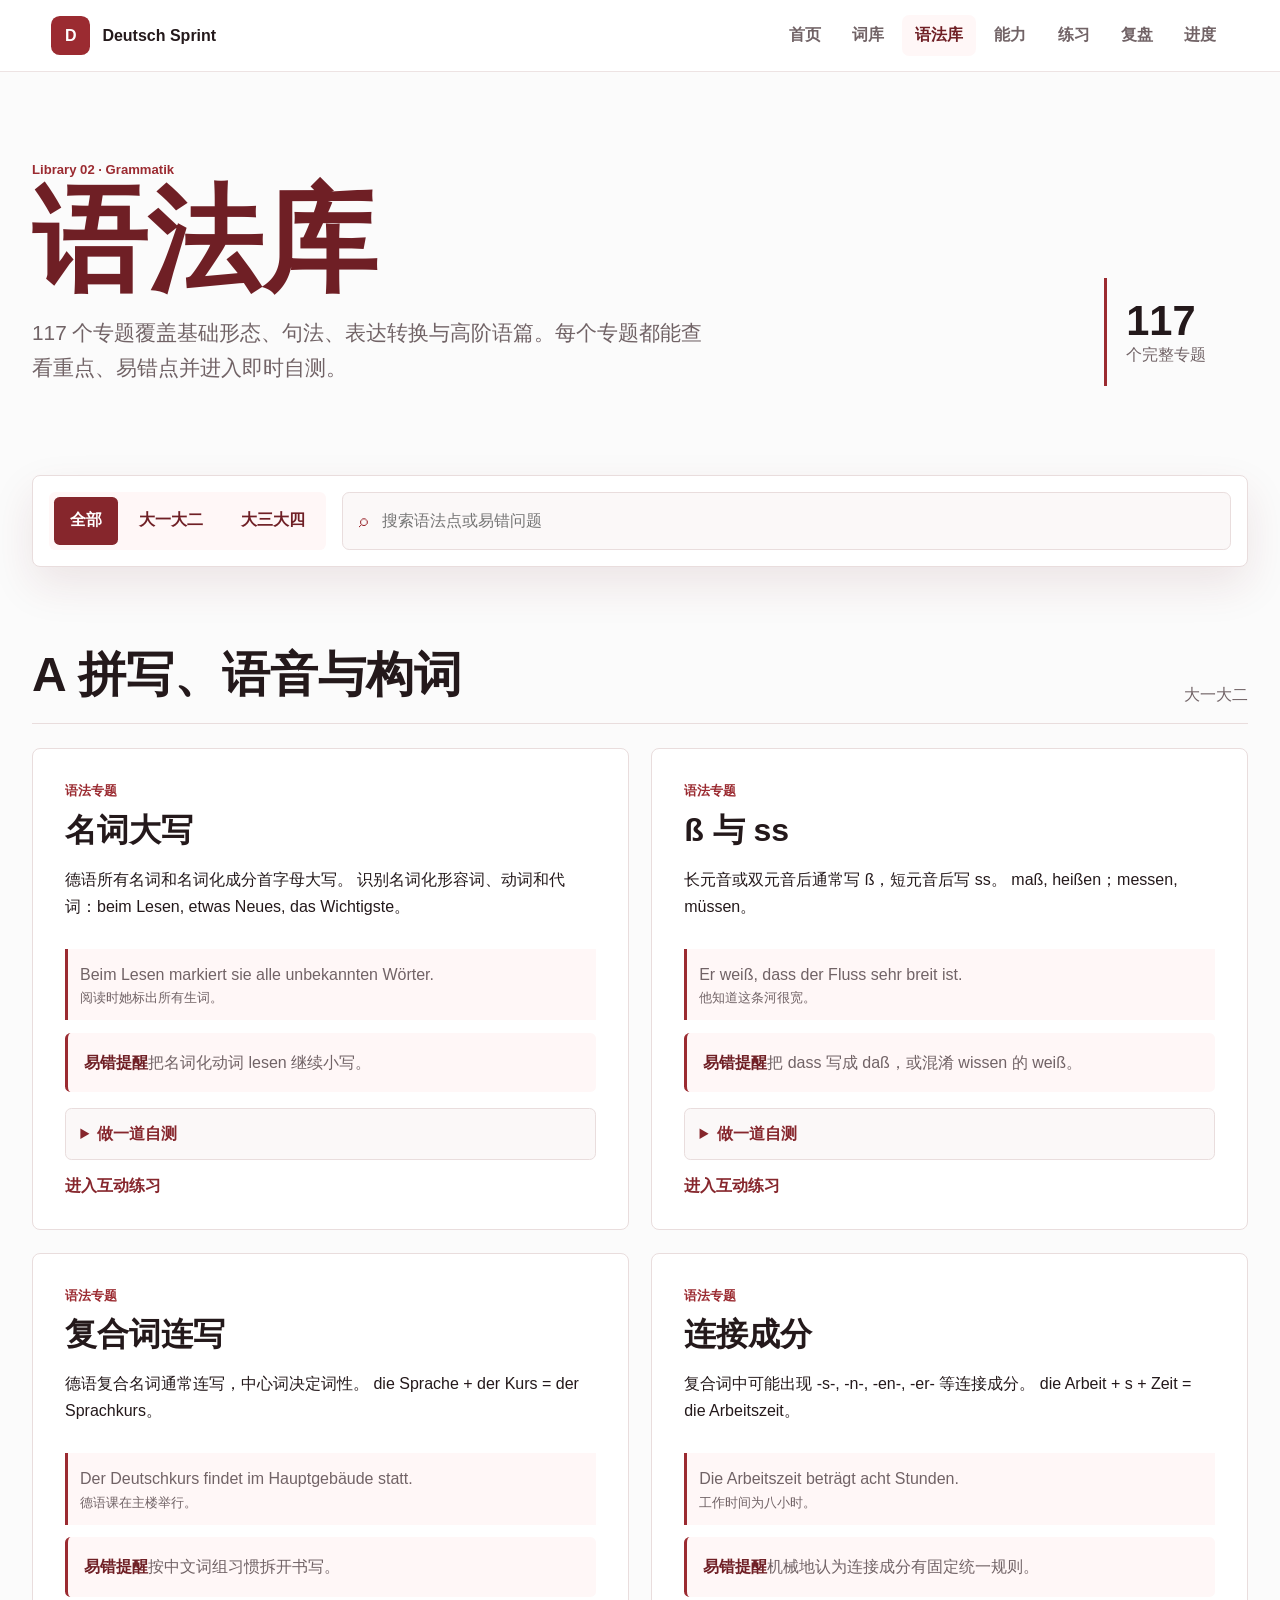
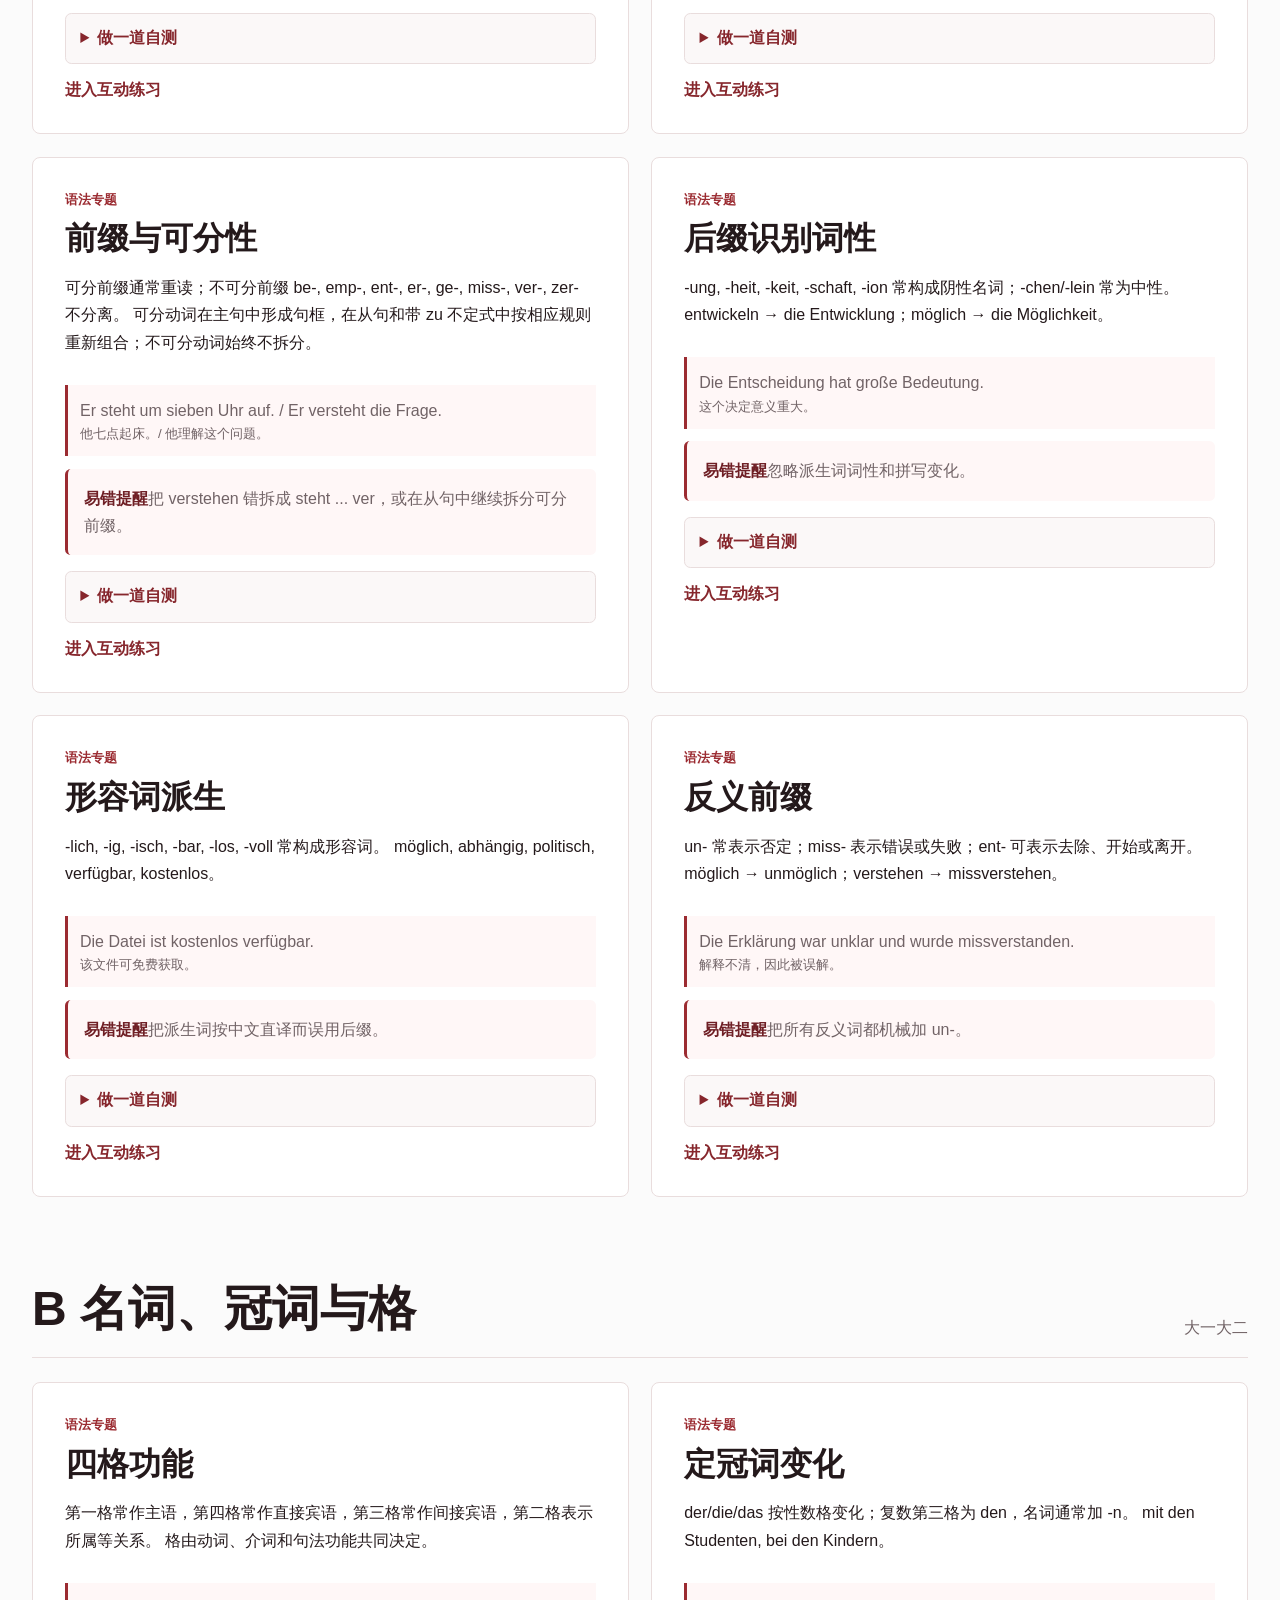
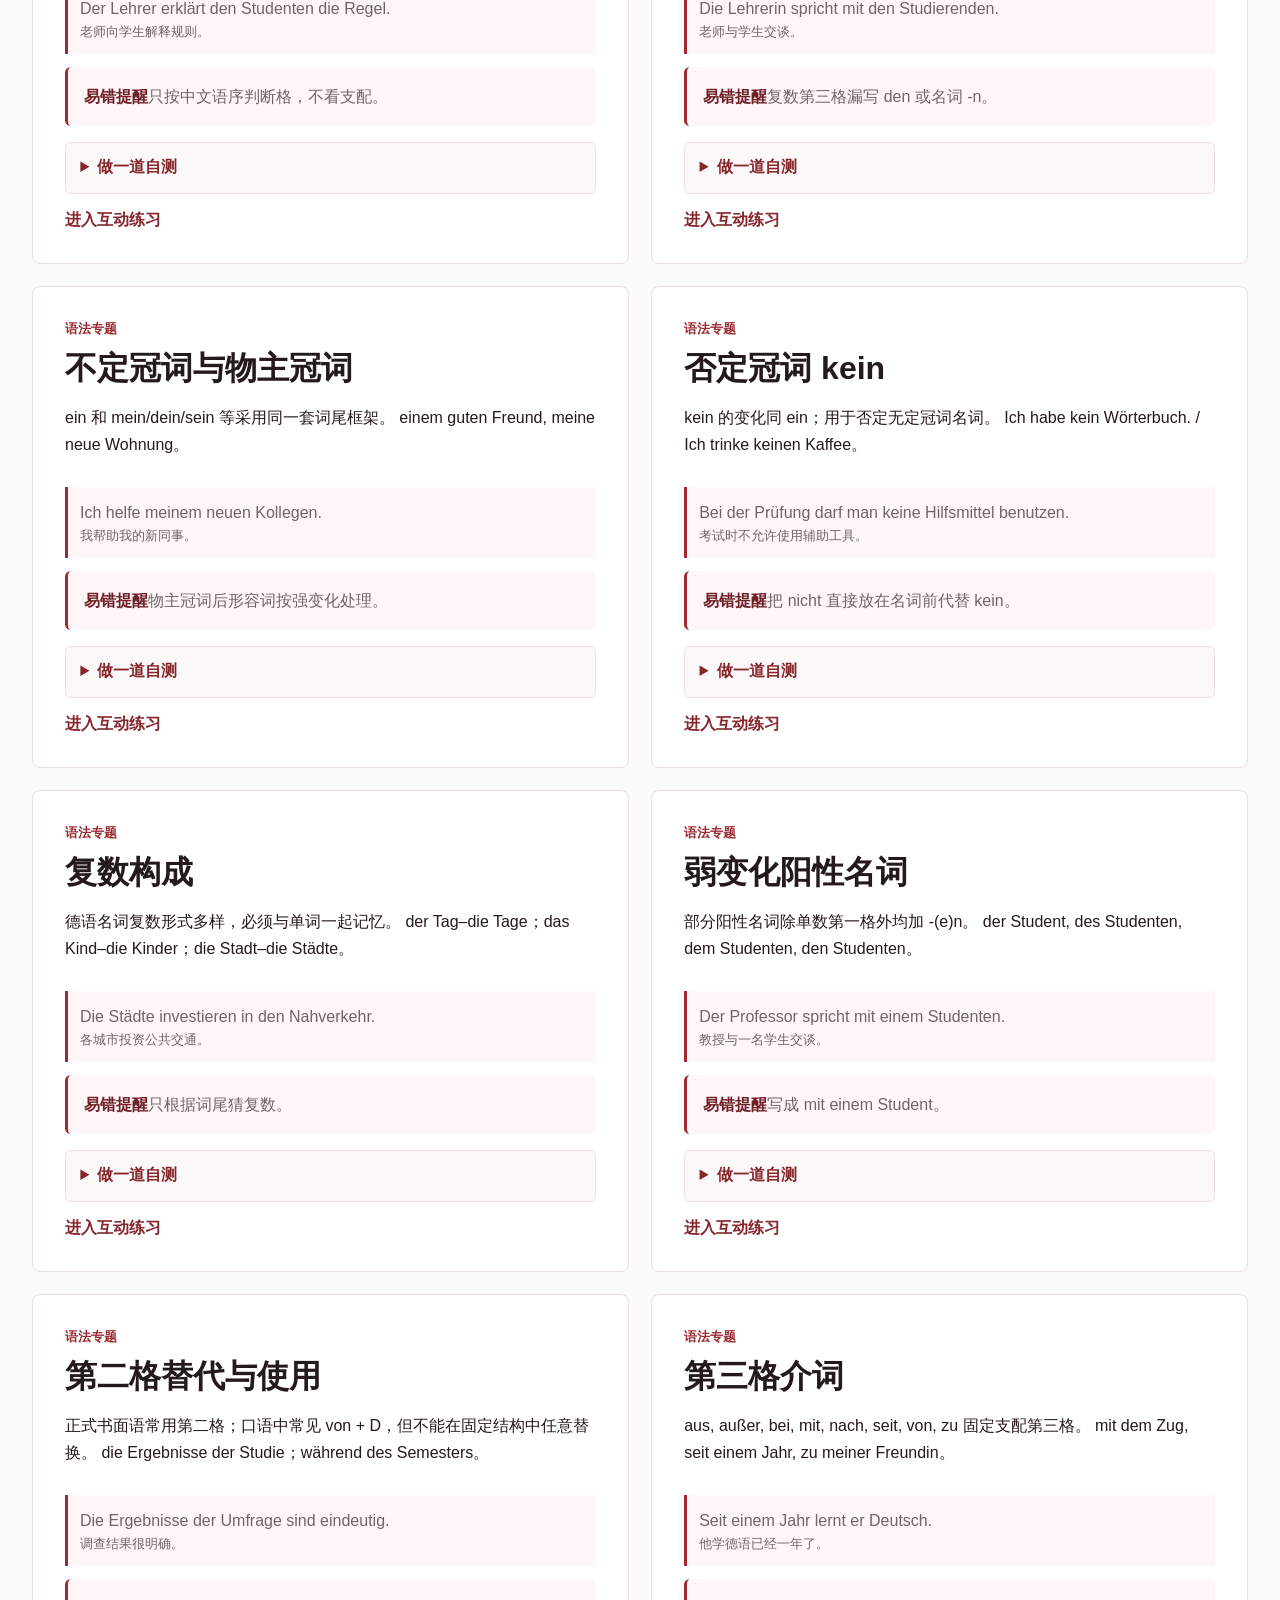
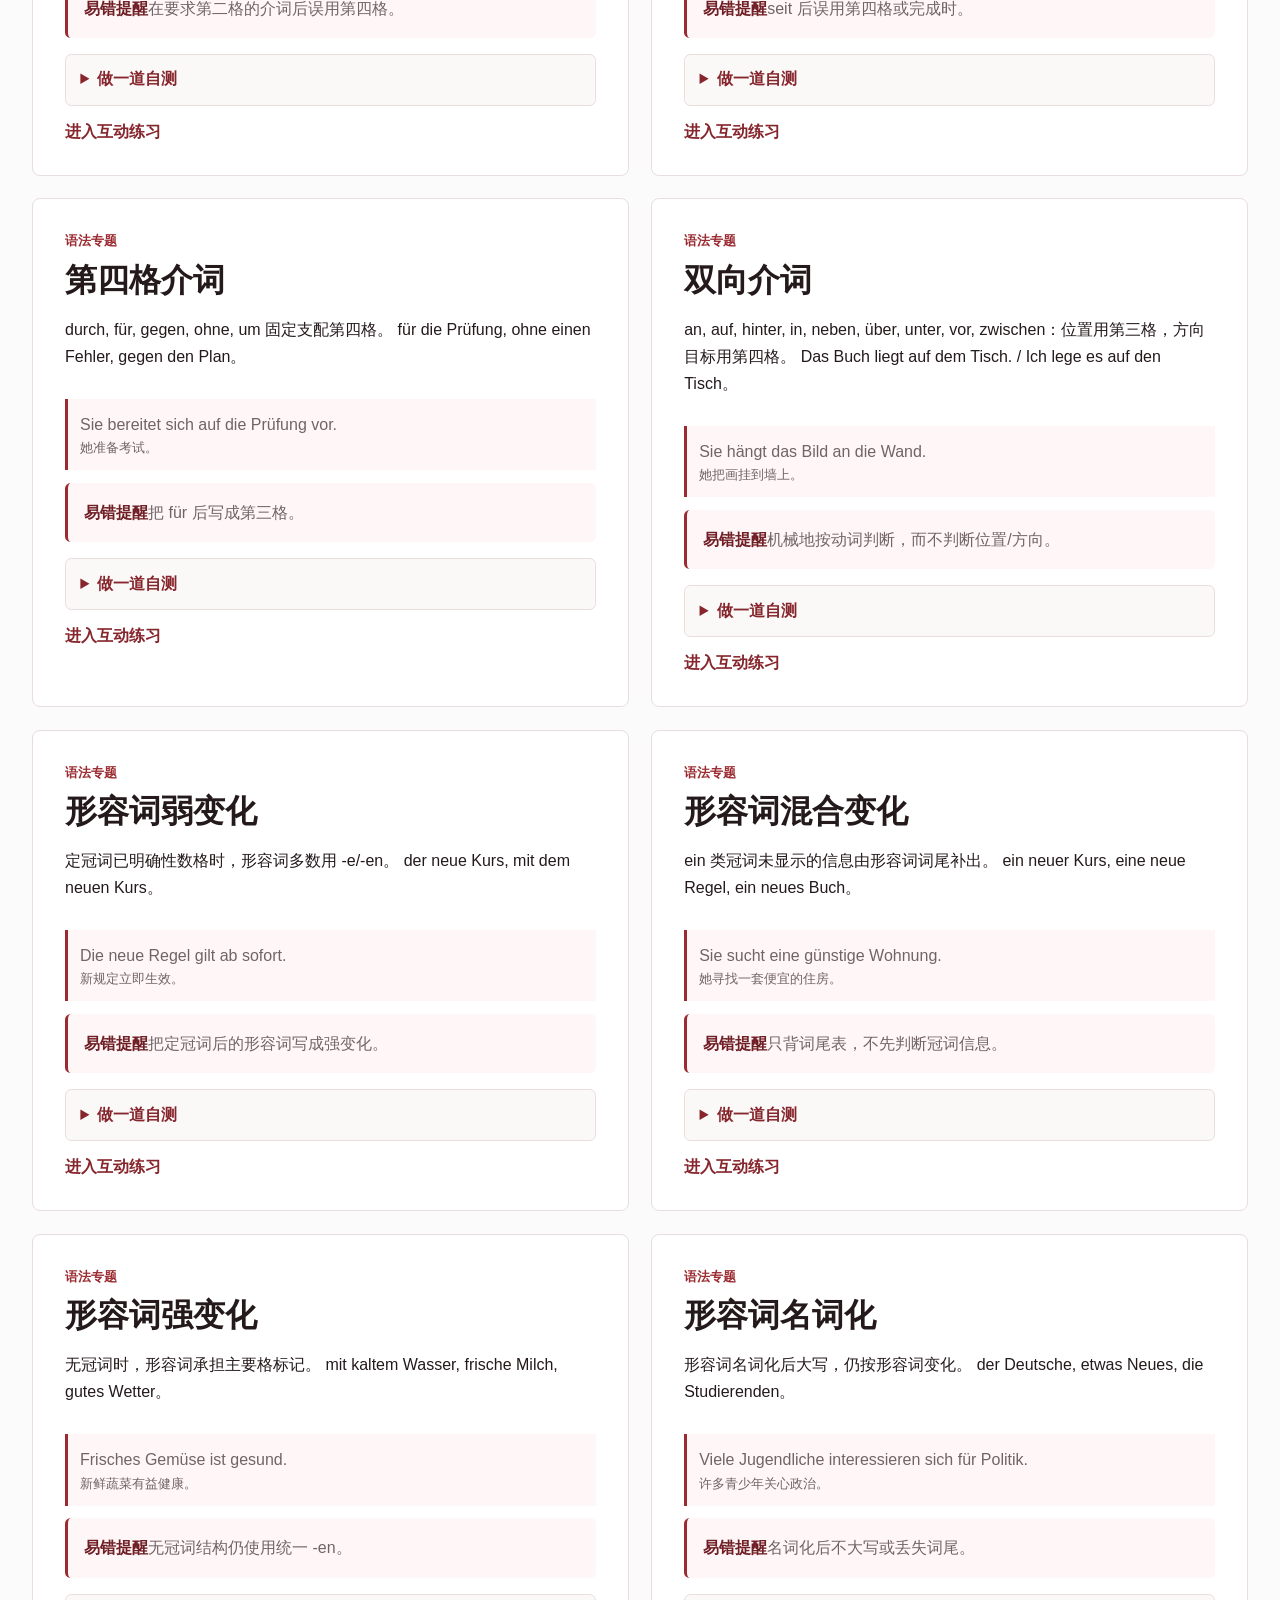
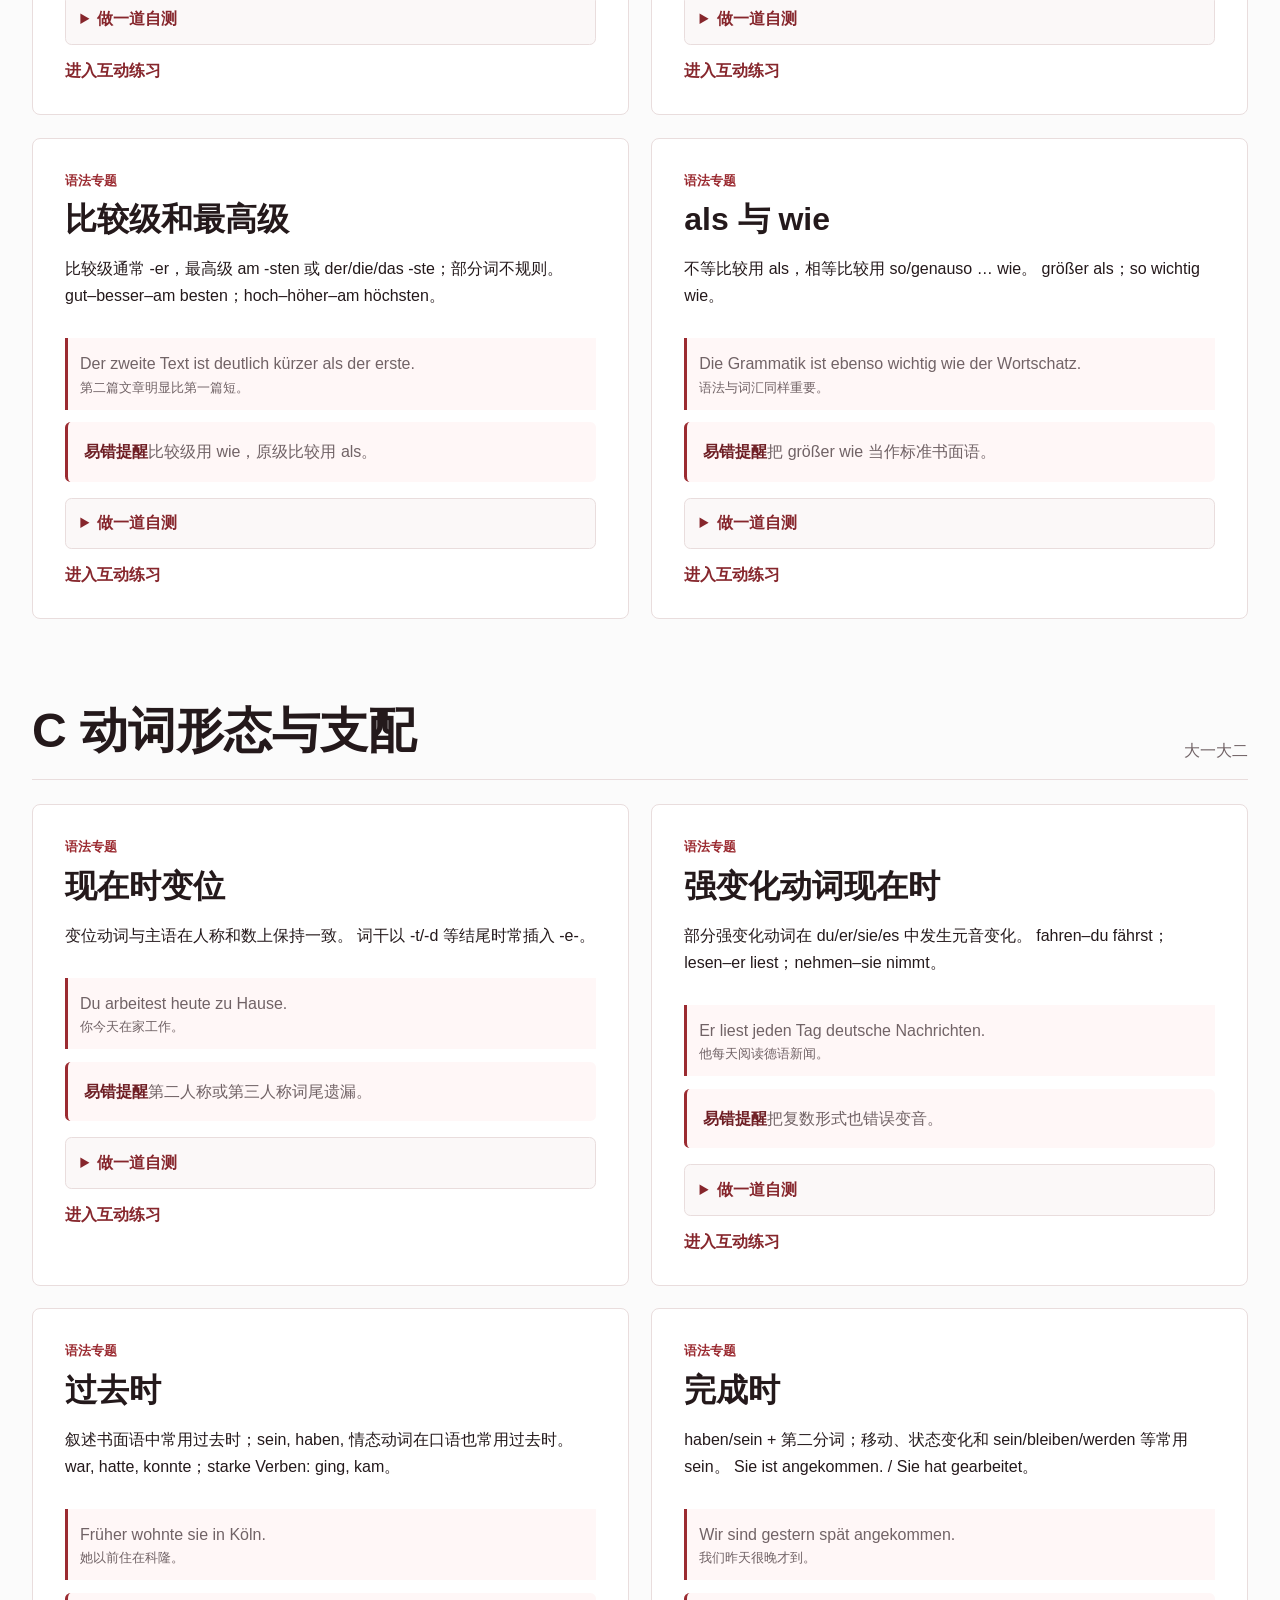
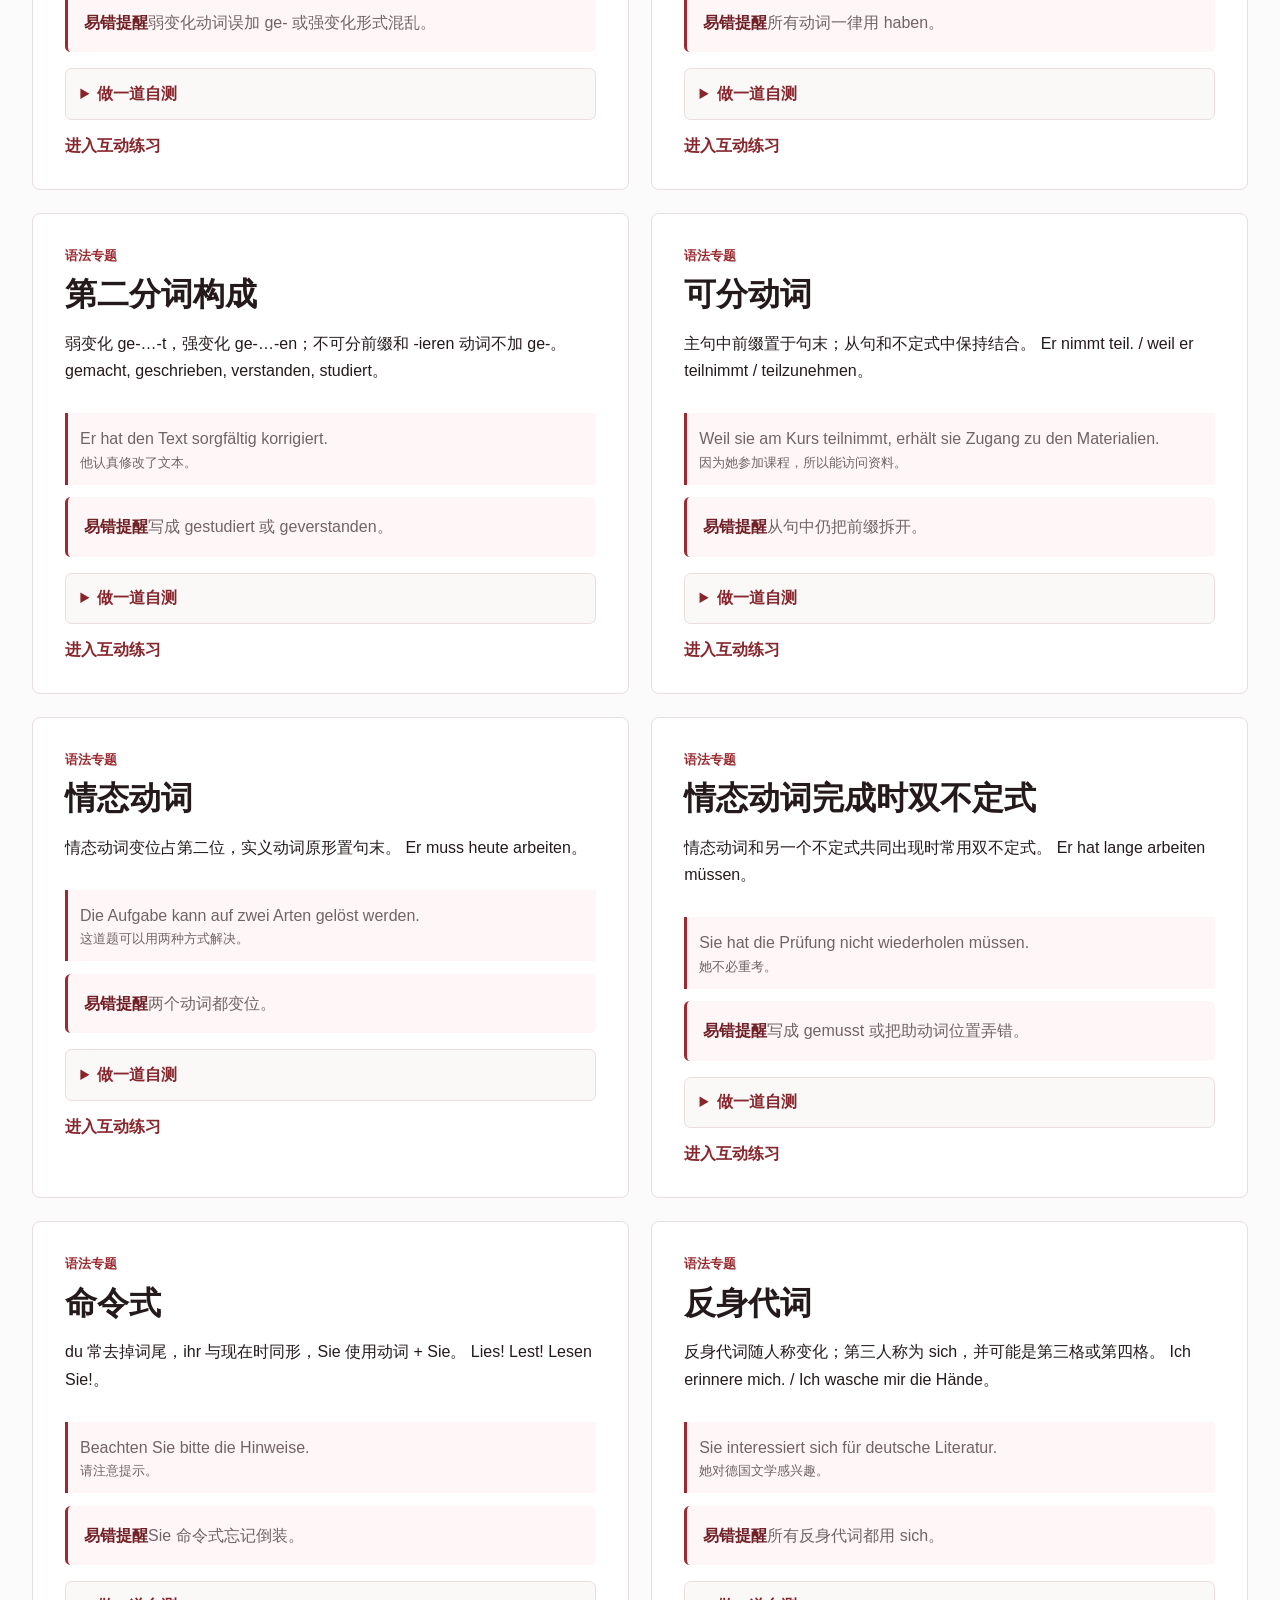
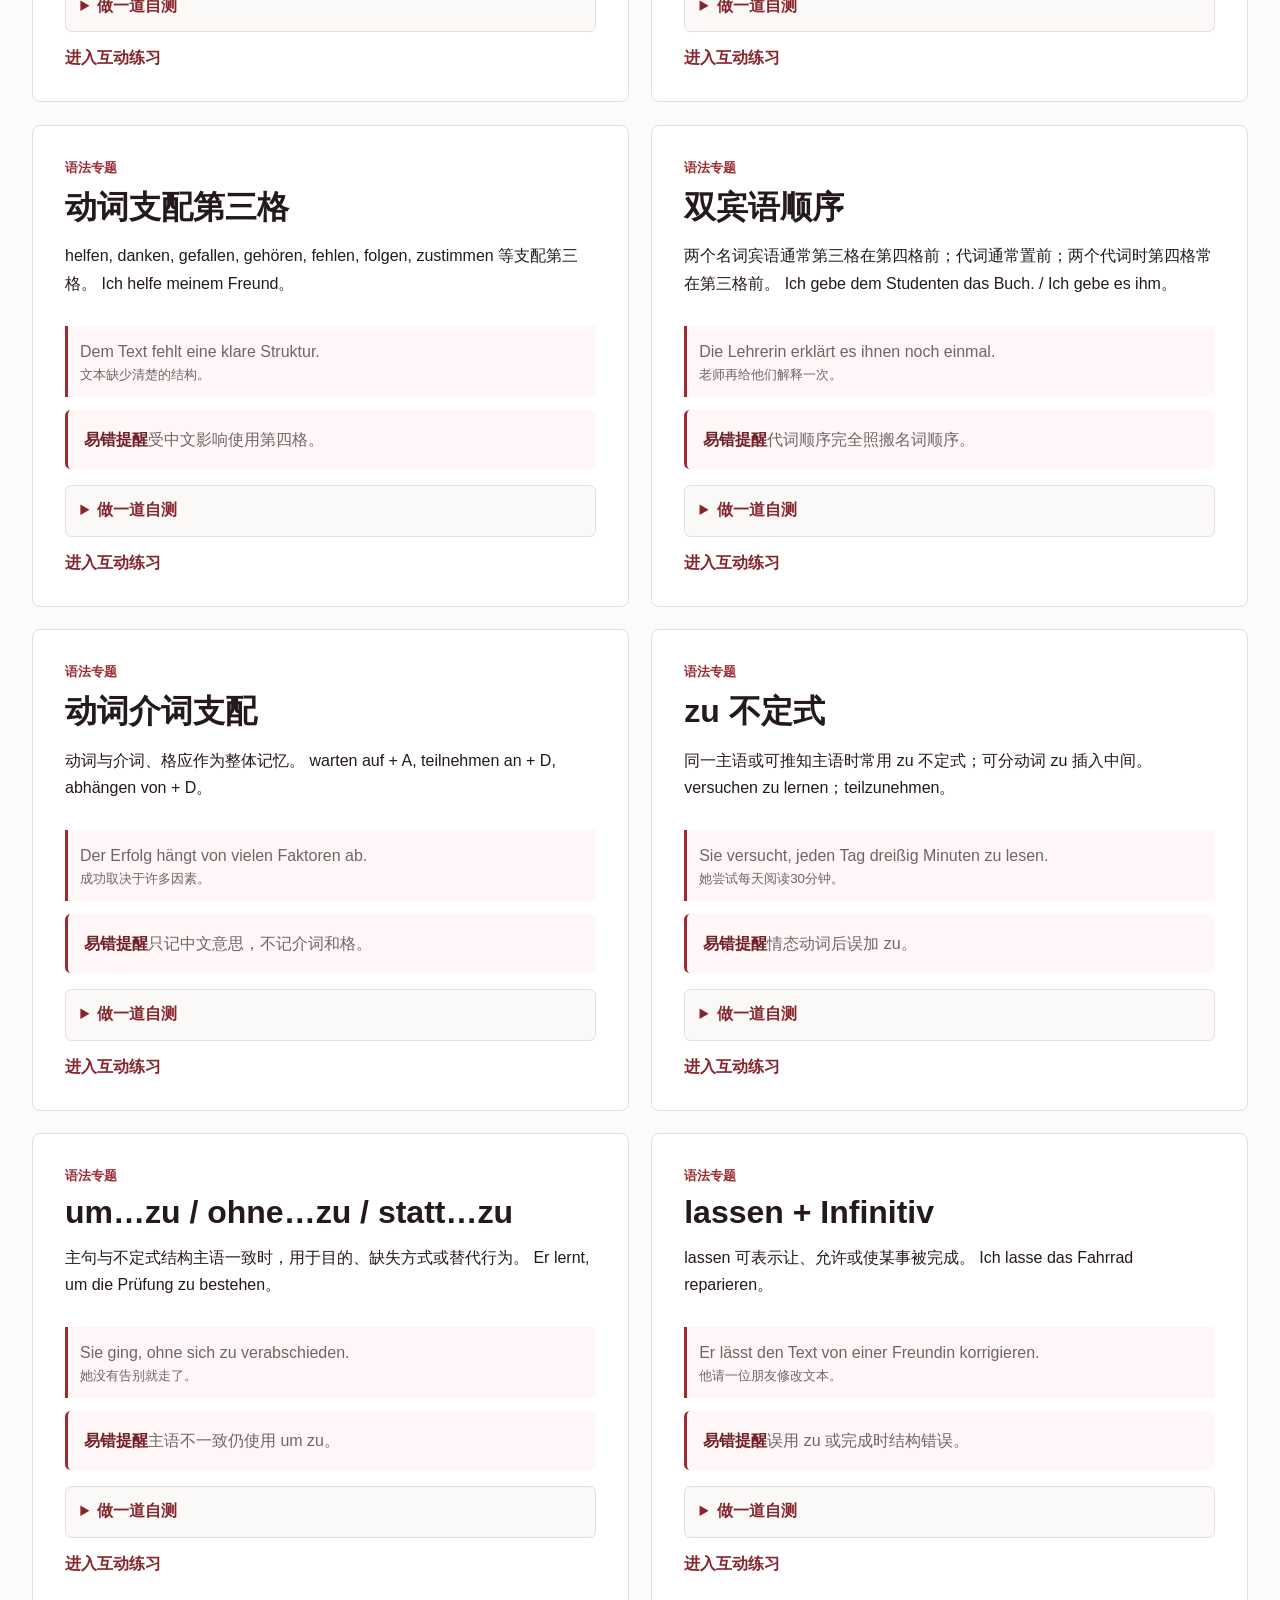
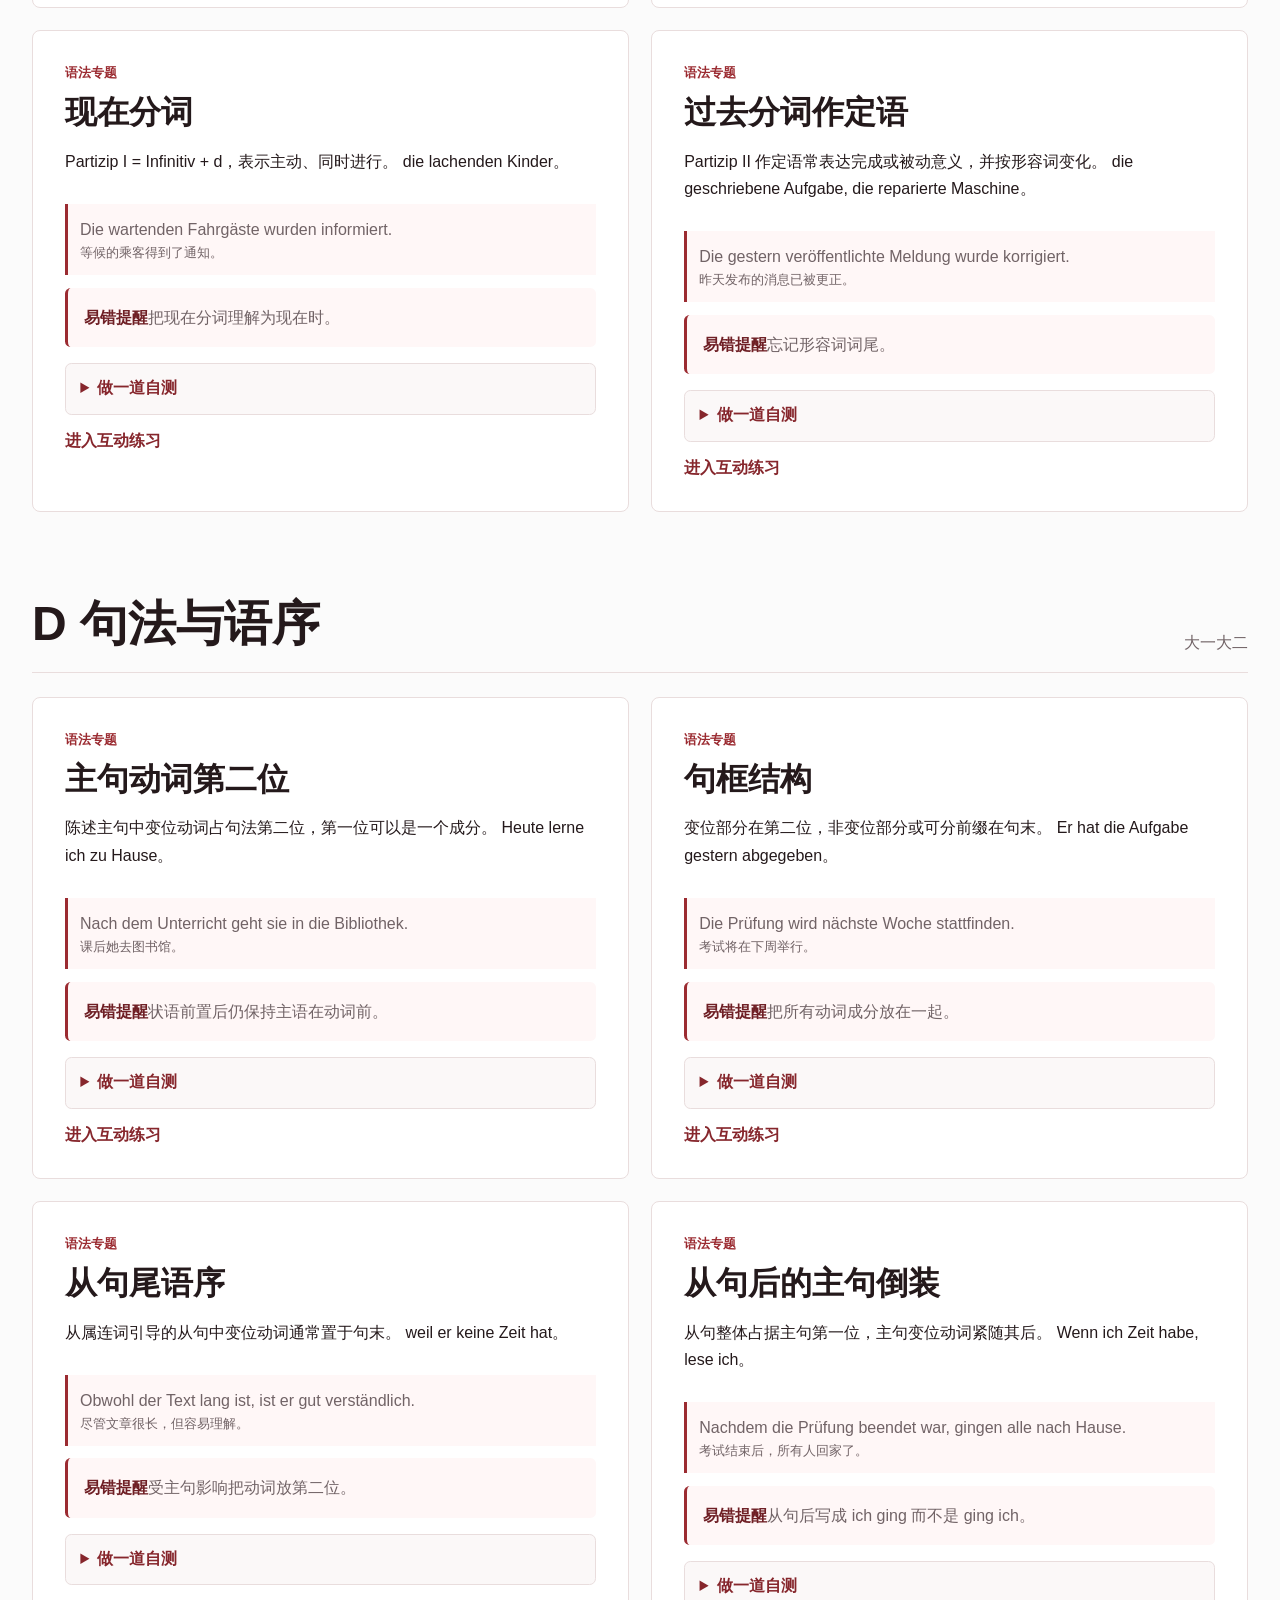
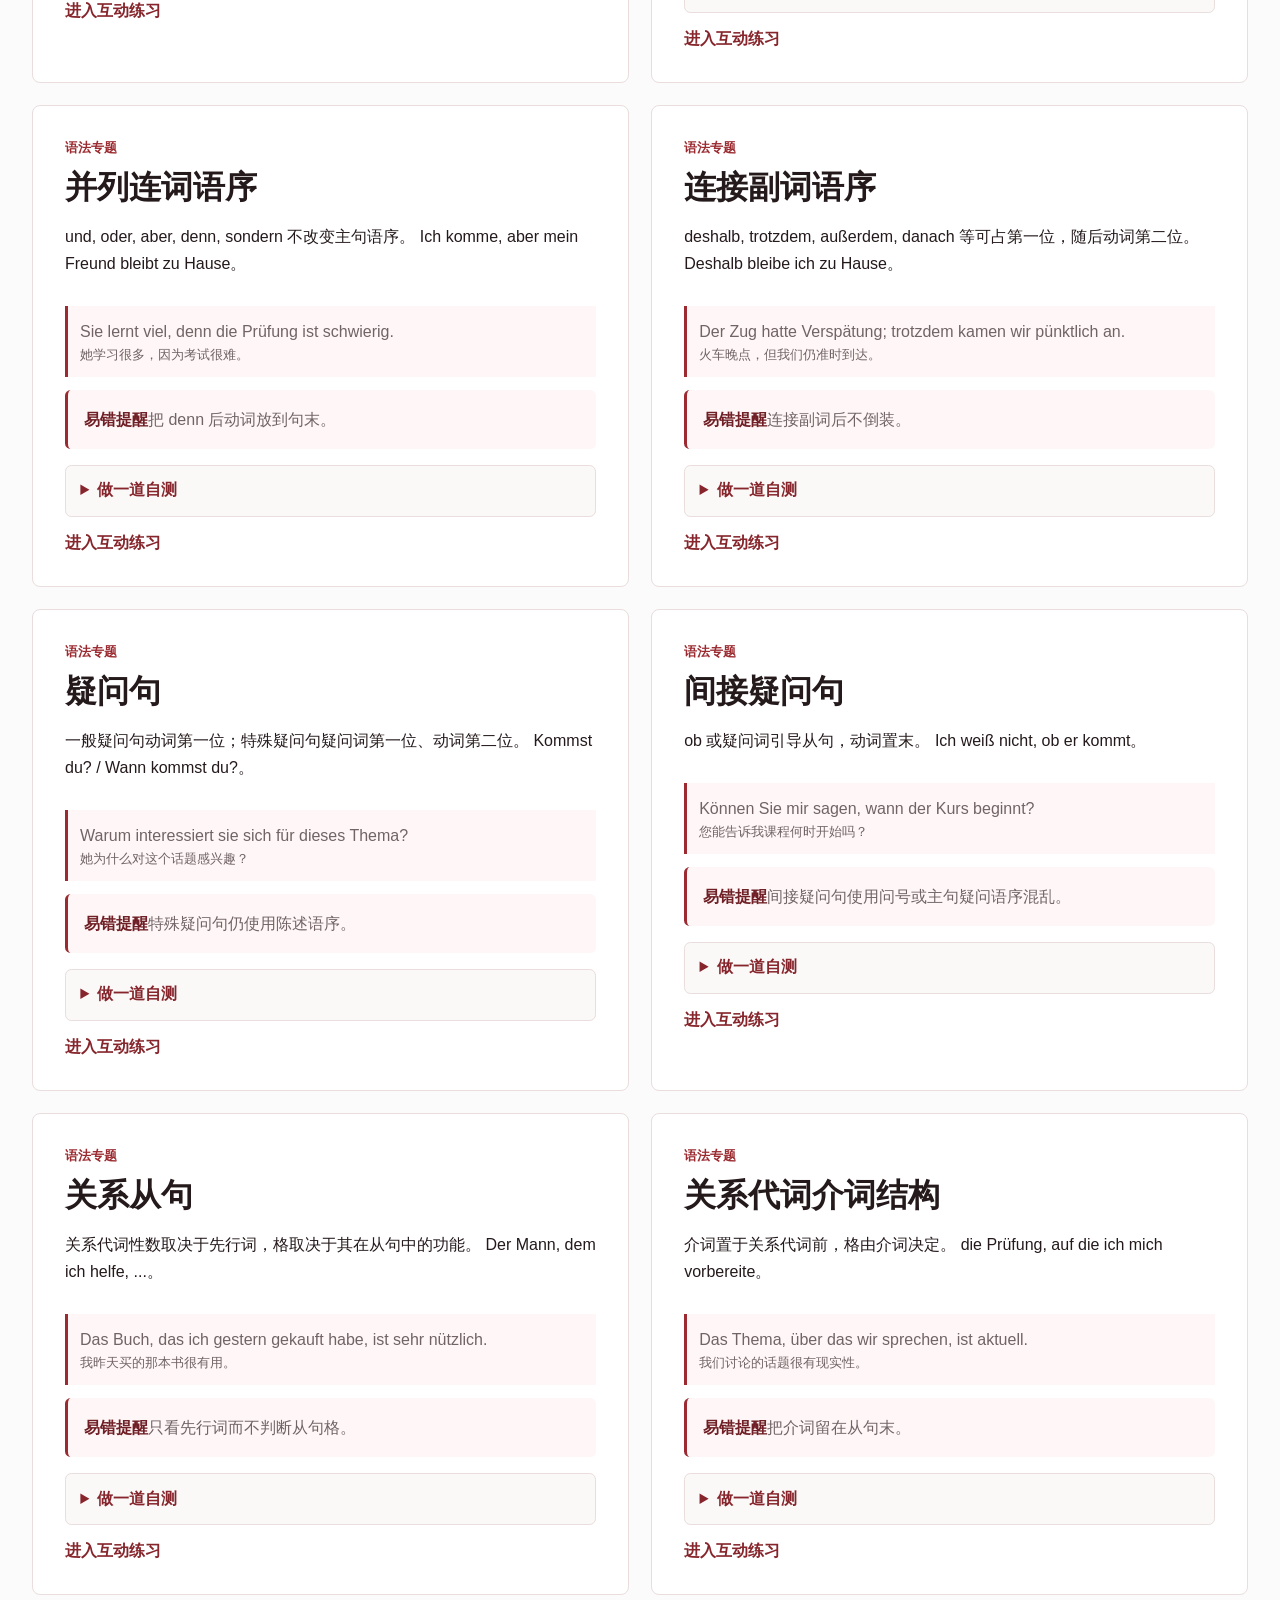
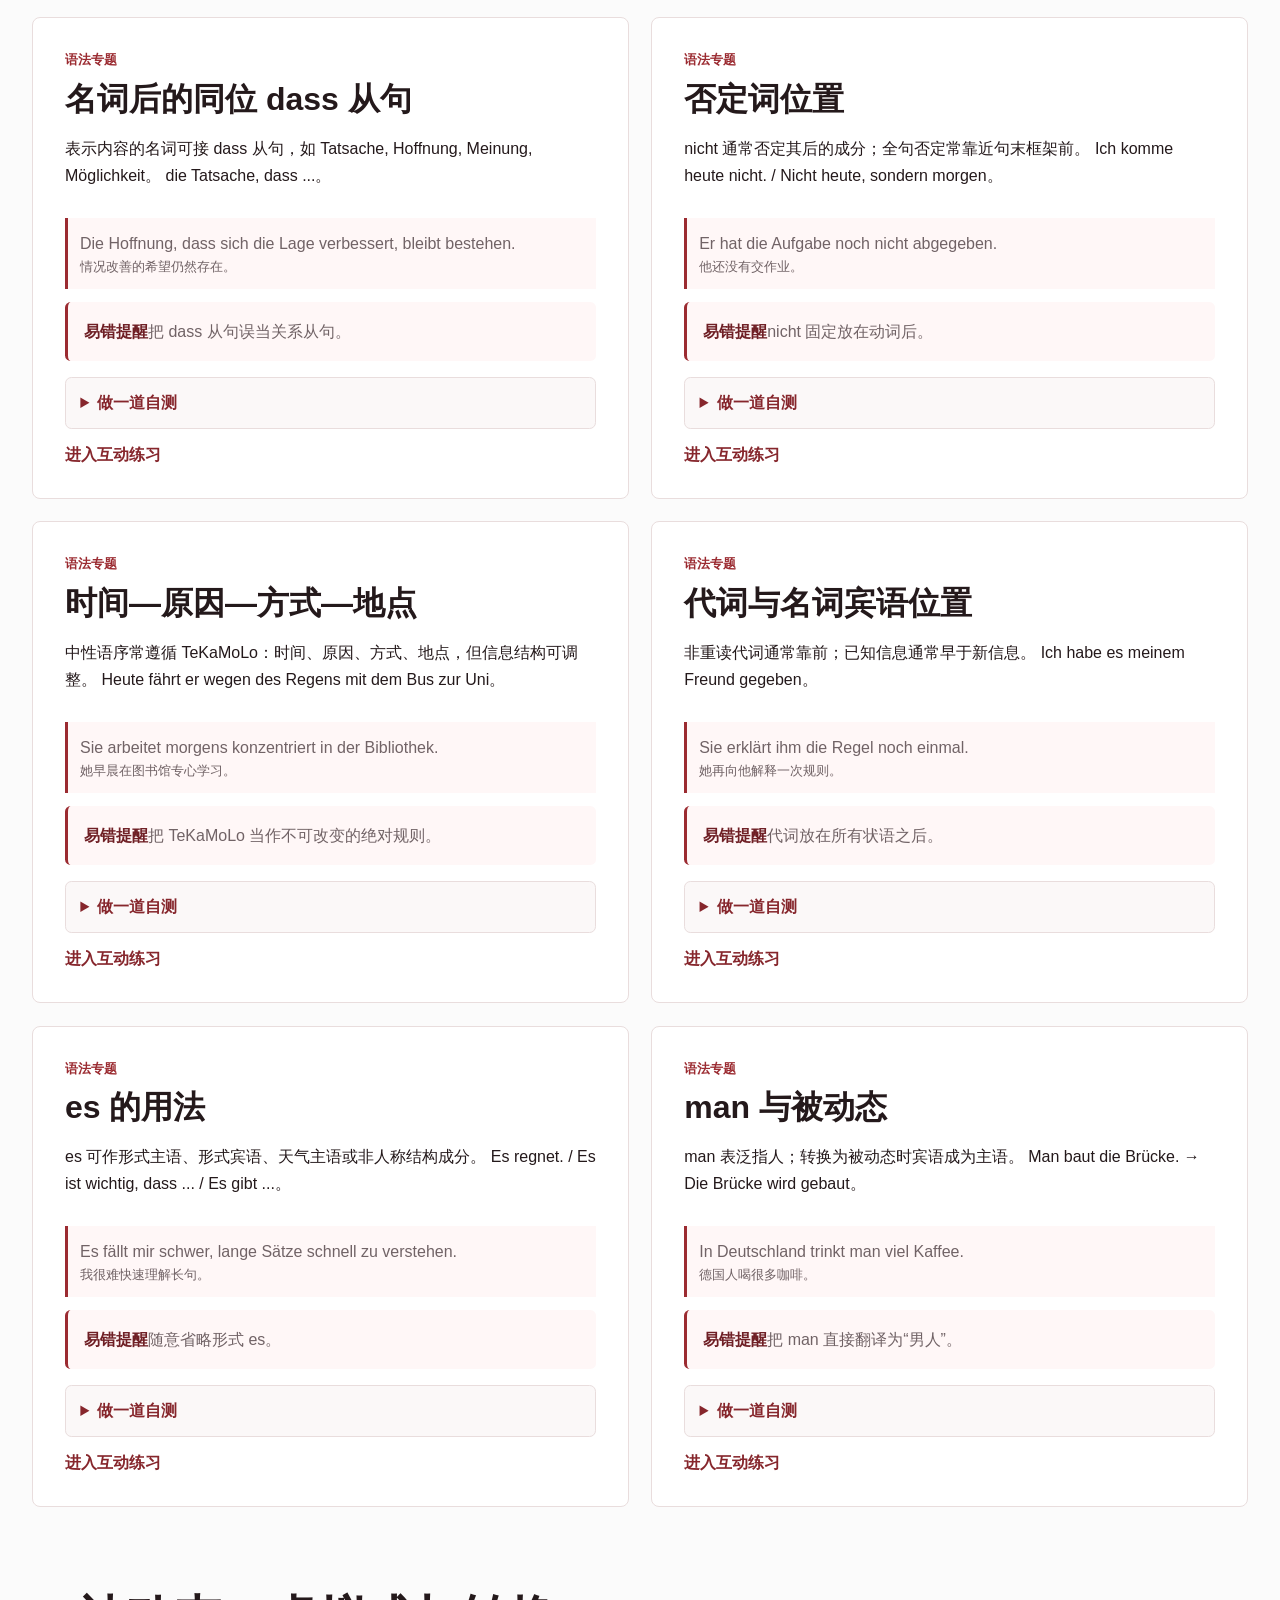
==== commit 6734fc33: "Add 8000-question practice center" ====
--- a/grammar.html
+++ b/grammar.html
@@ -15,6 +15,7 @@
         <a href="vocab.html">词库</a>
         <a class="active" href="grammar.html">语法库</a>
         <a href="skills.html">能力</a>
+        <a href="practice.html">练习</a>
         <a href="review.html">复盘</a>
         <a href="progress.html">进度</a>
       </nav>
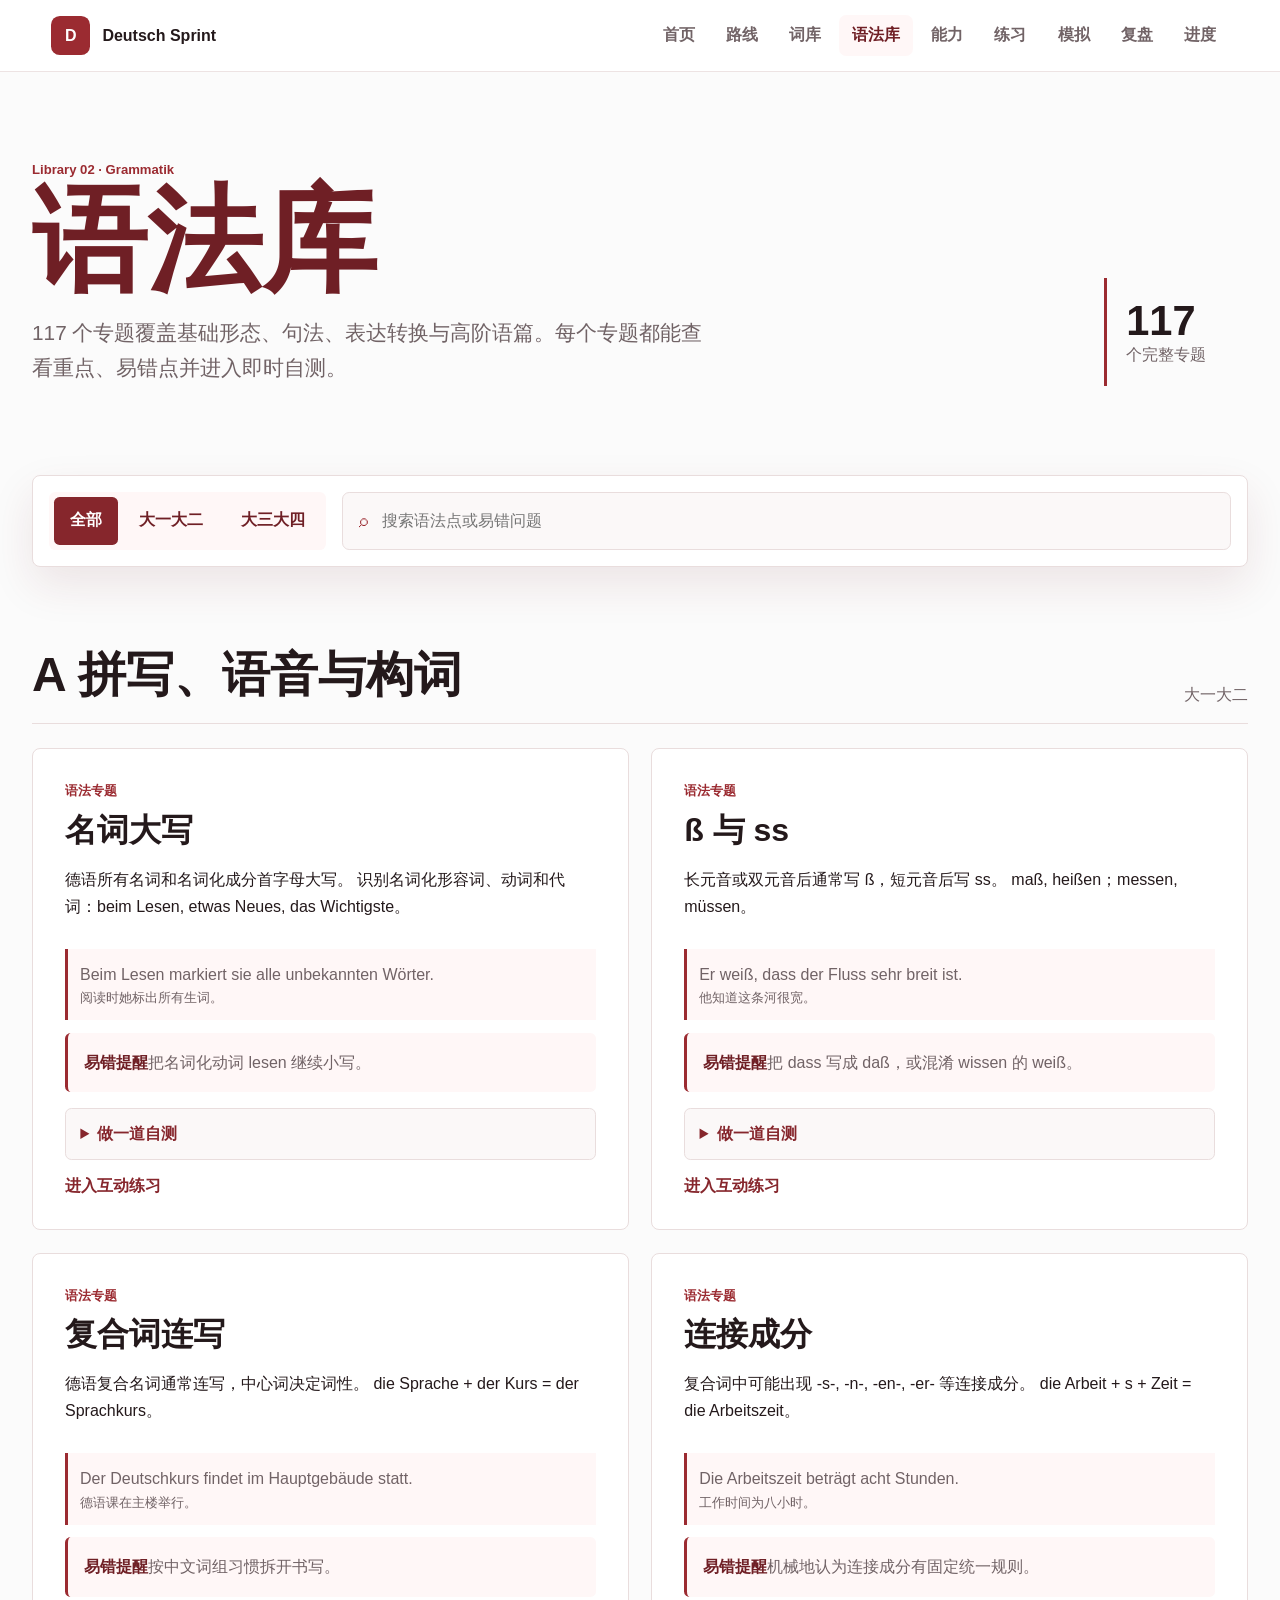
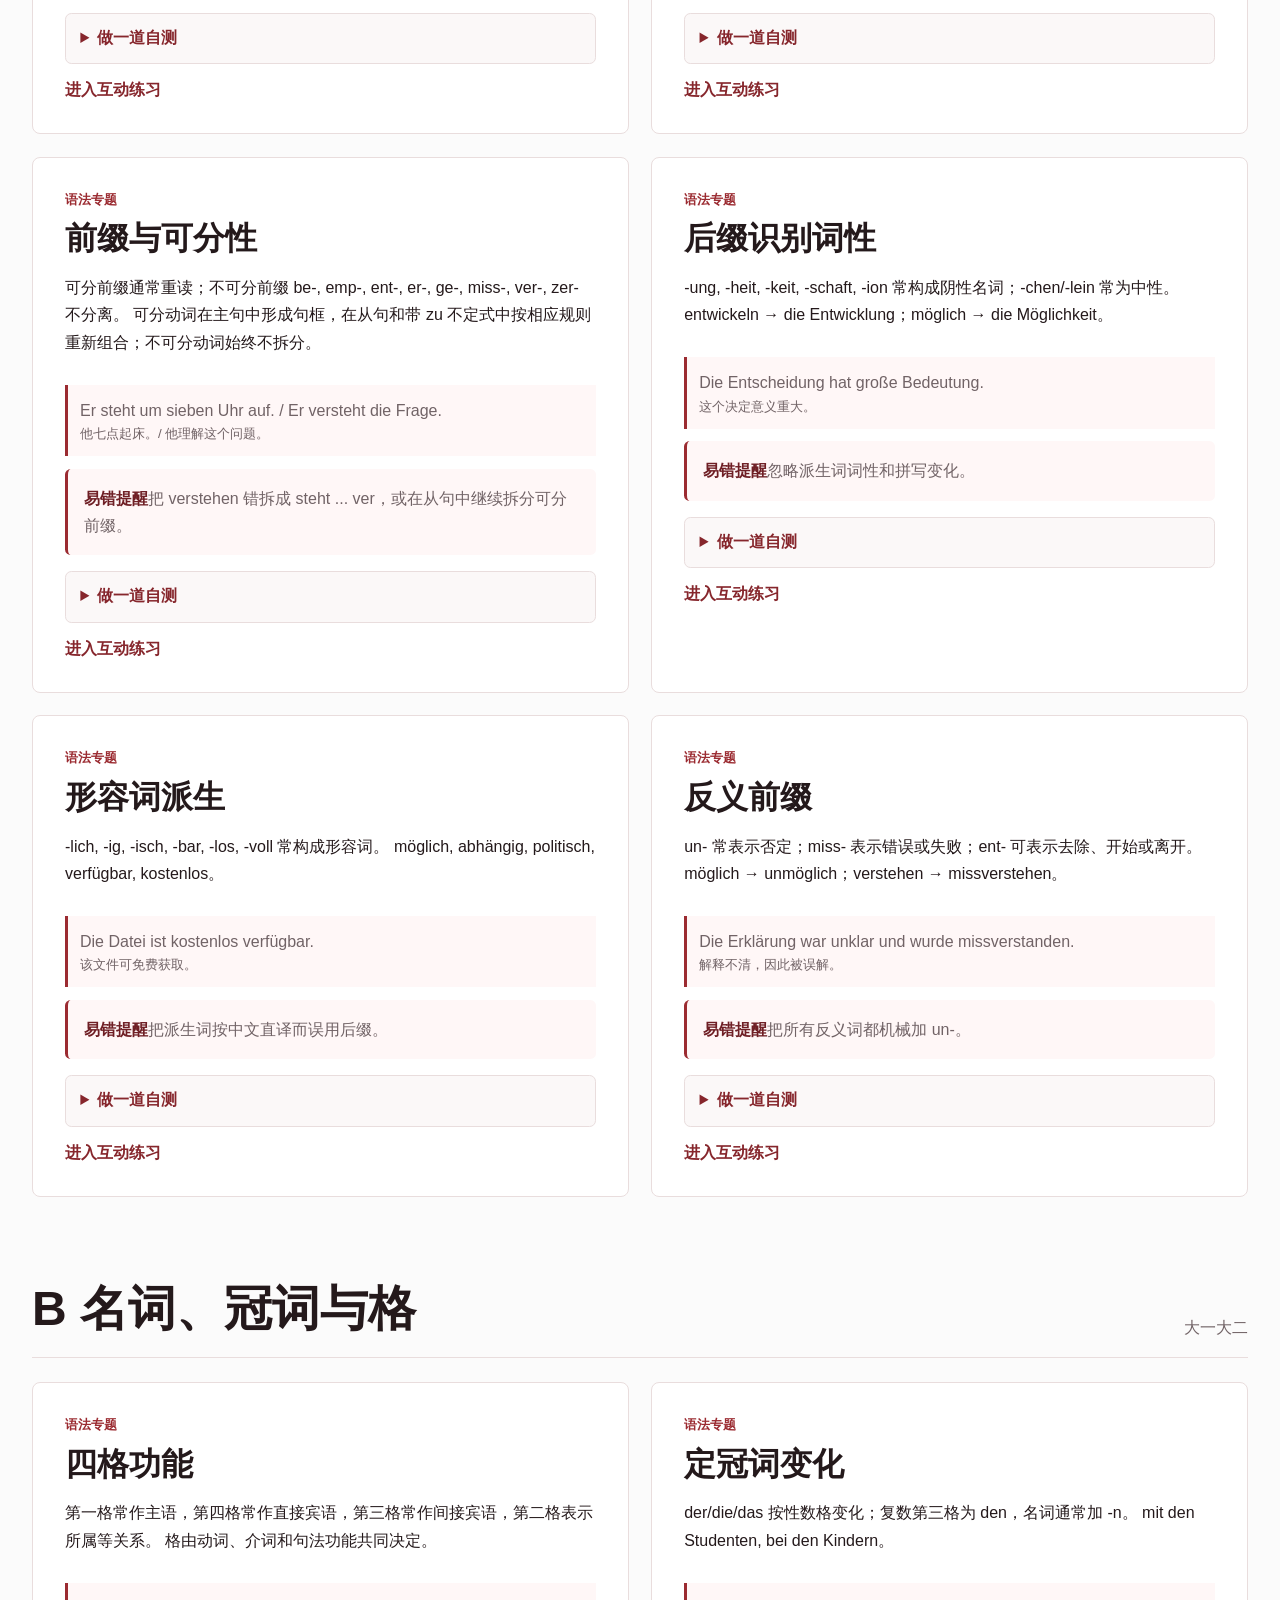
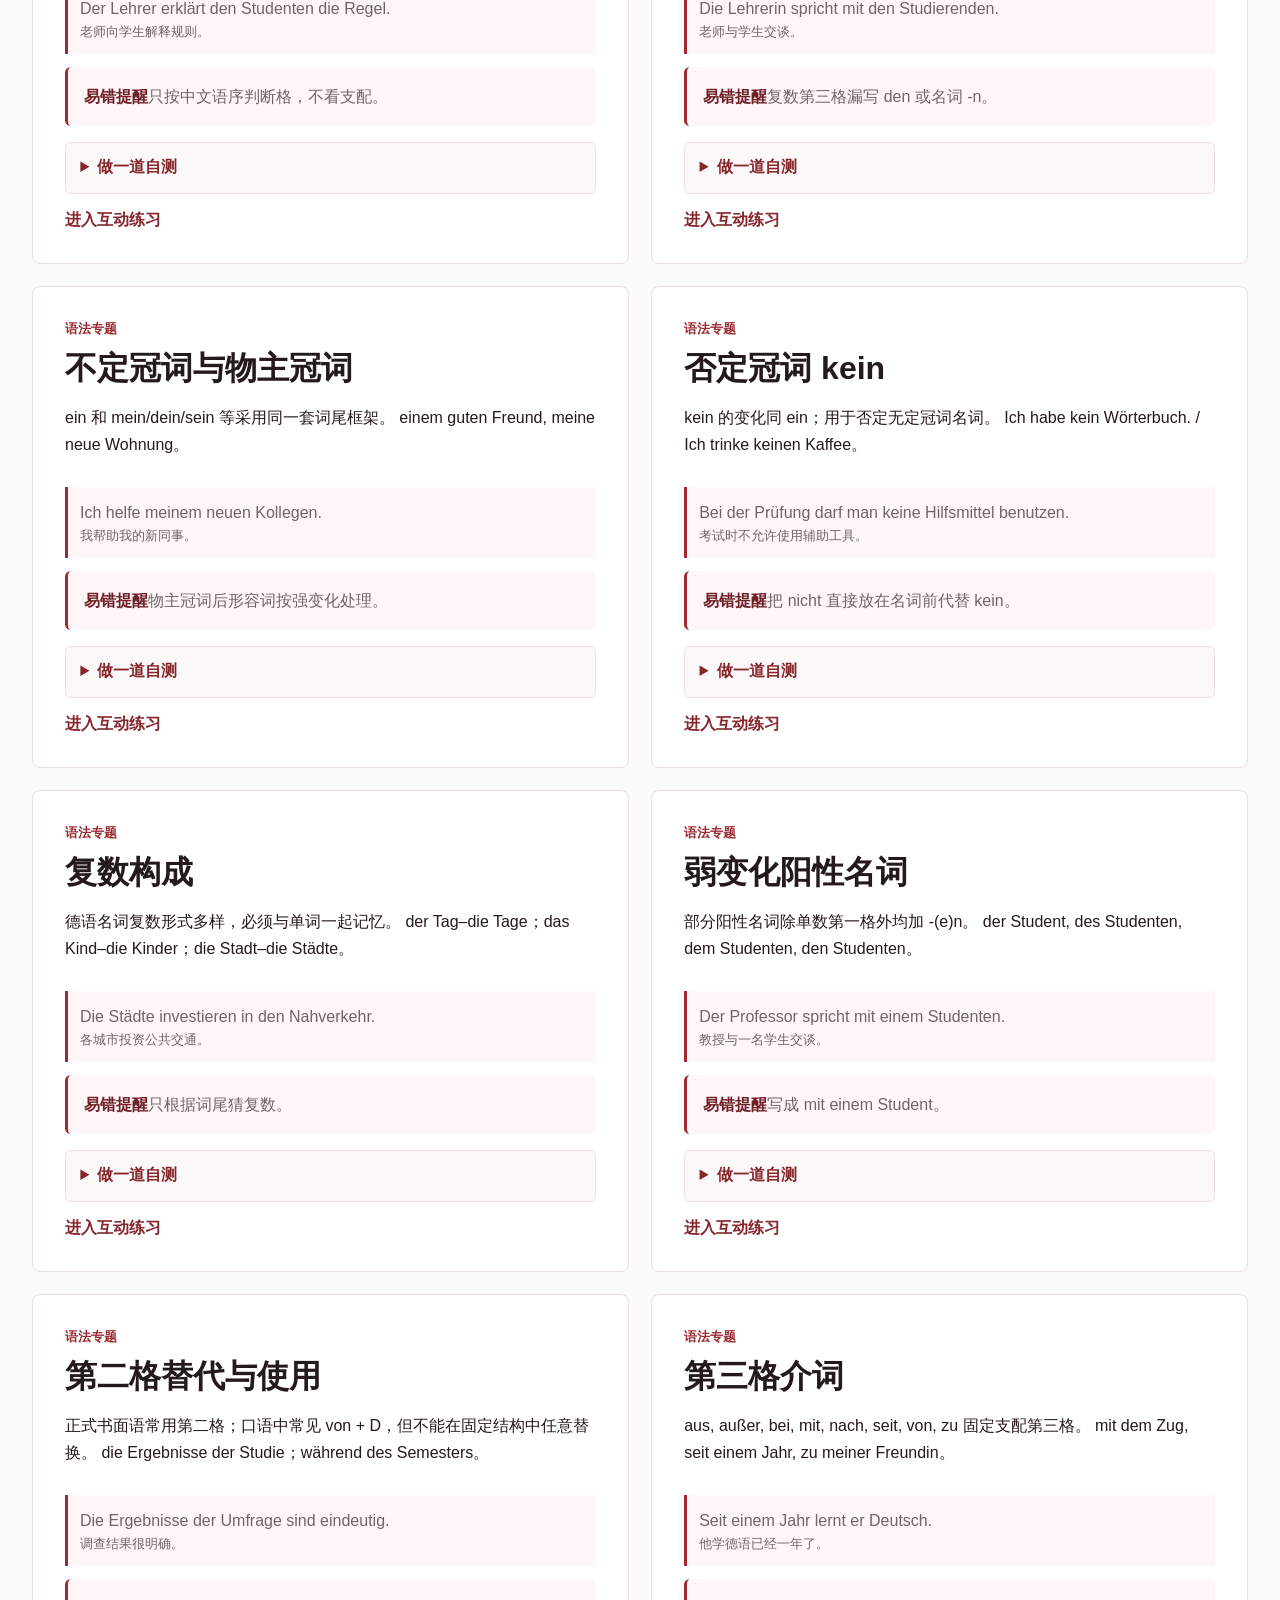
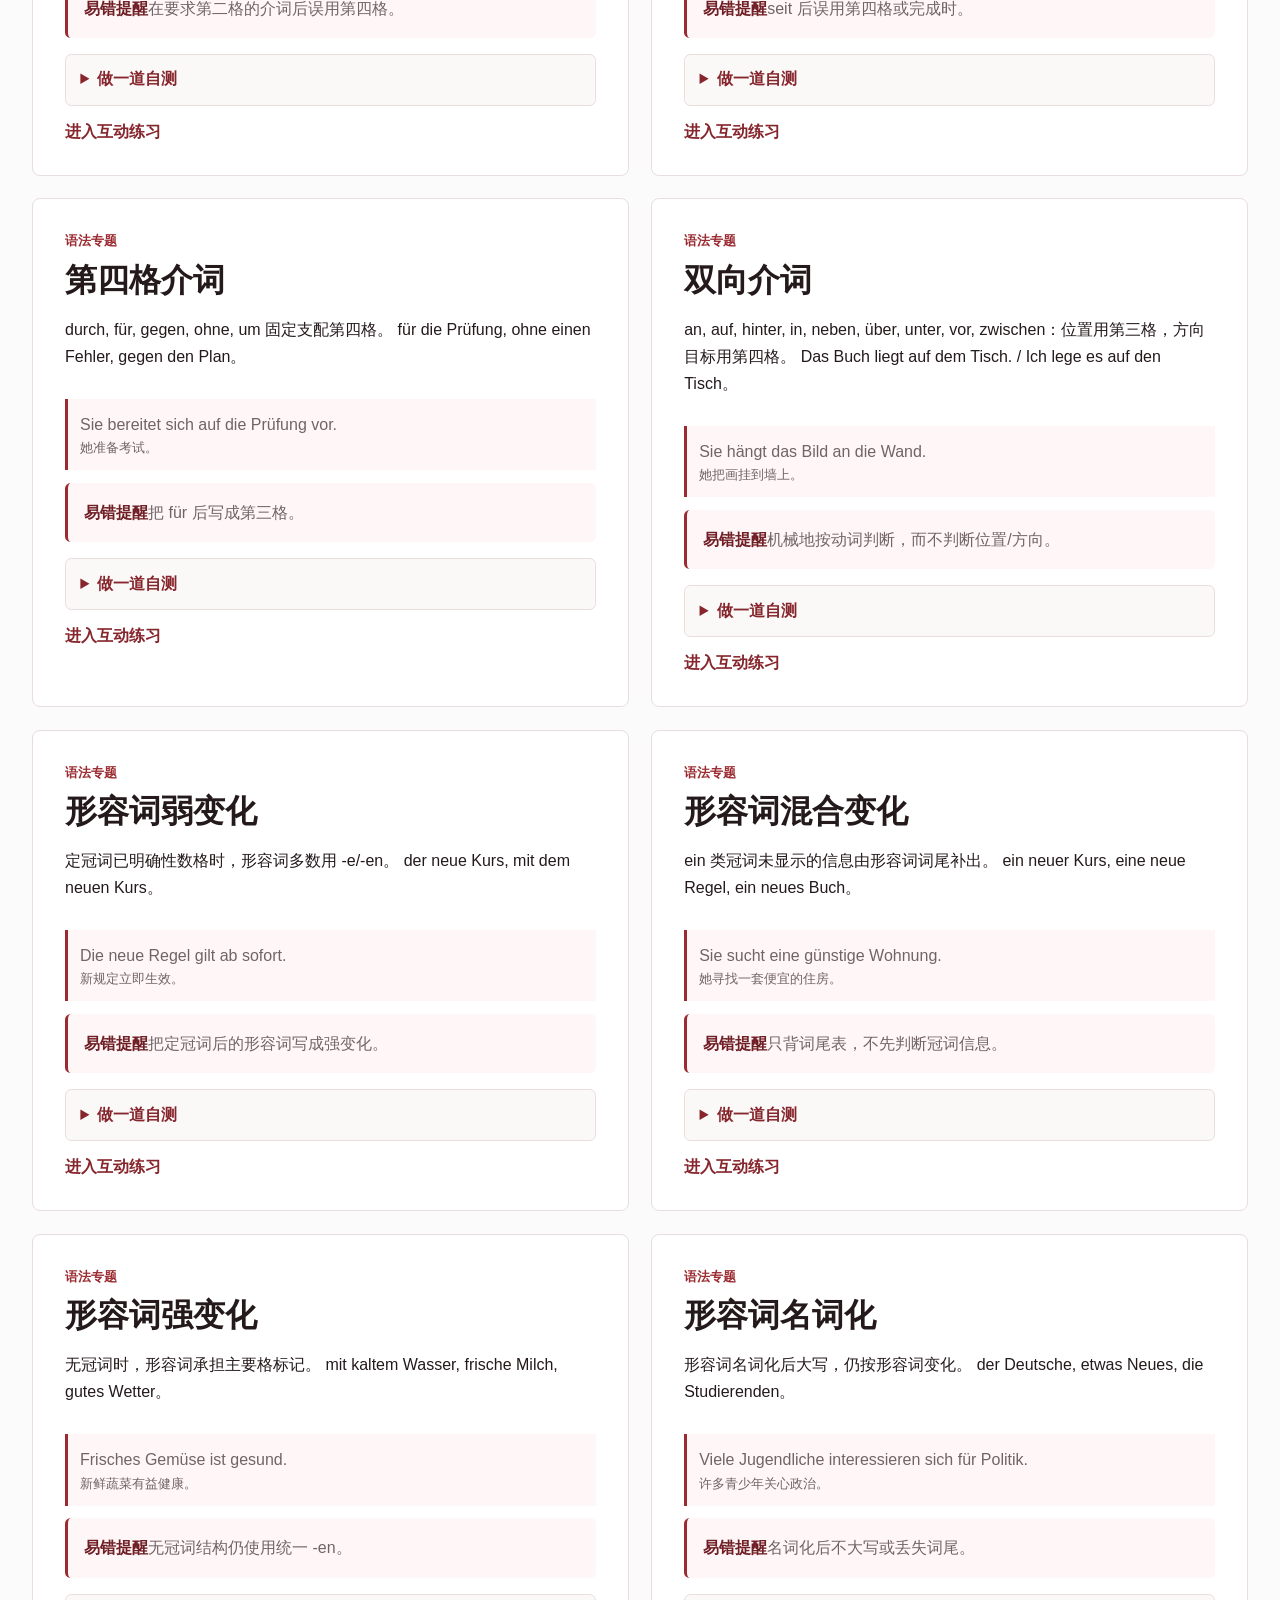
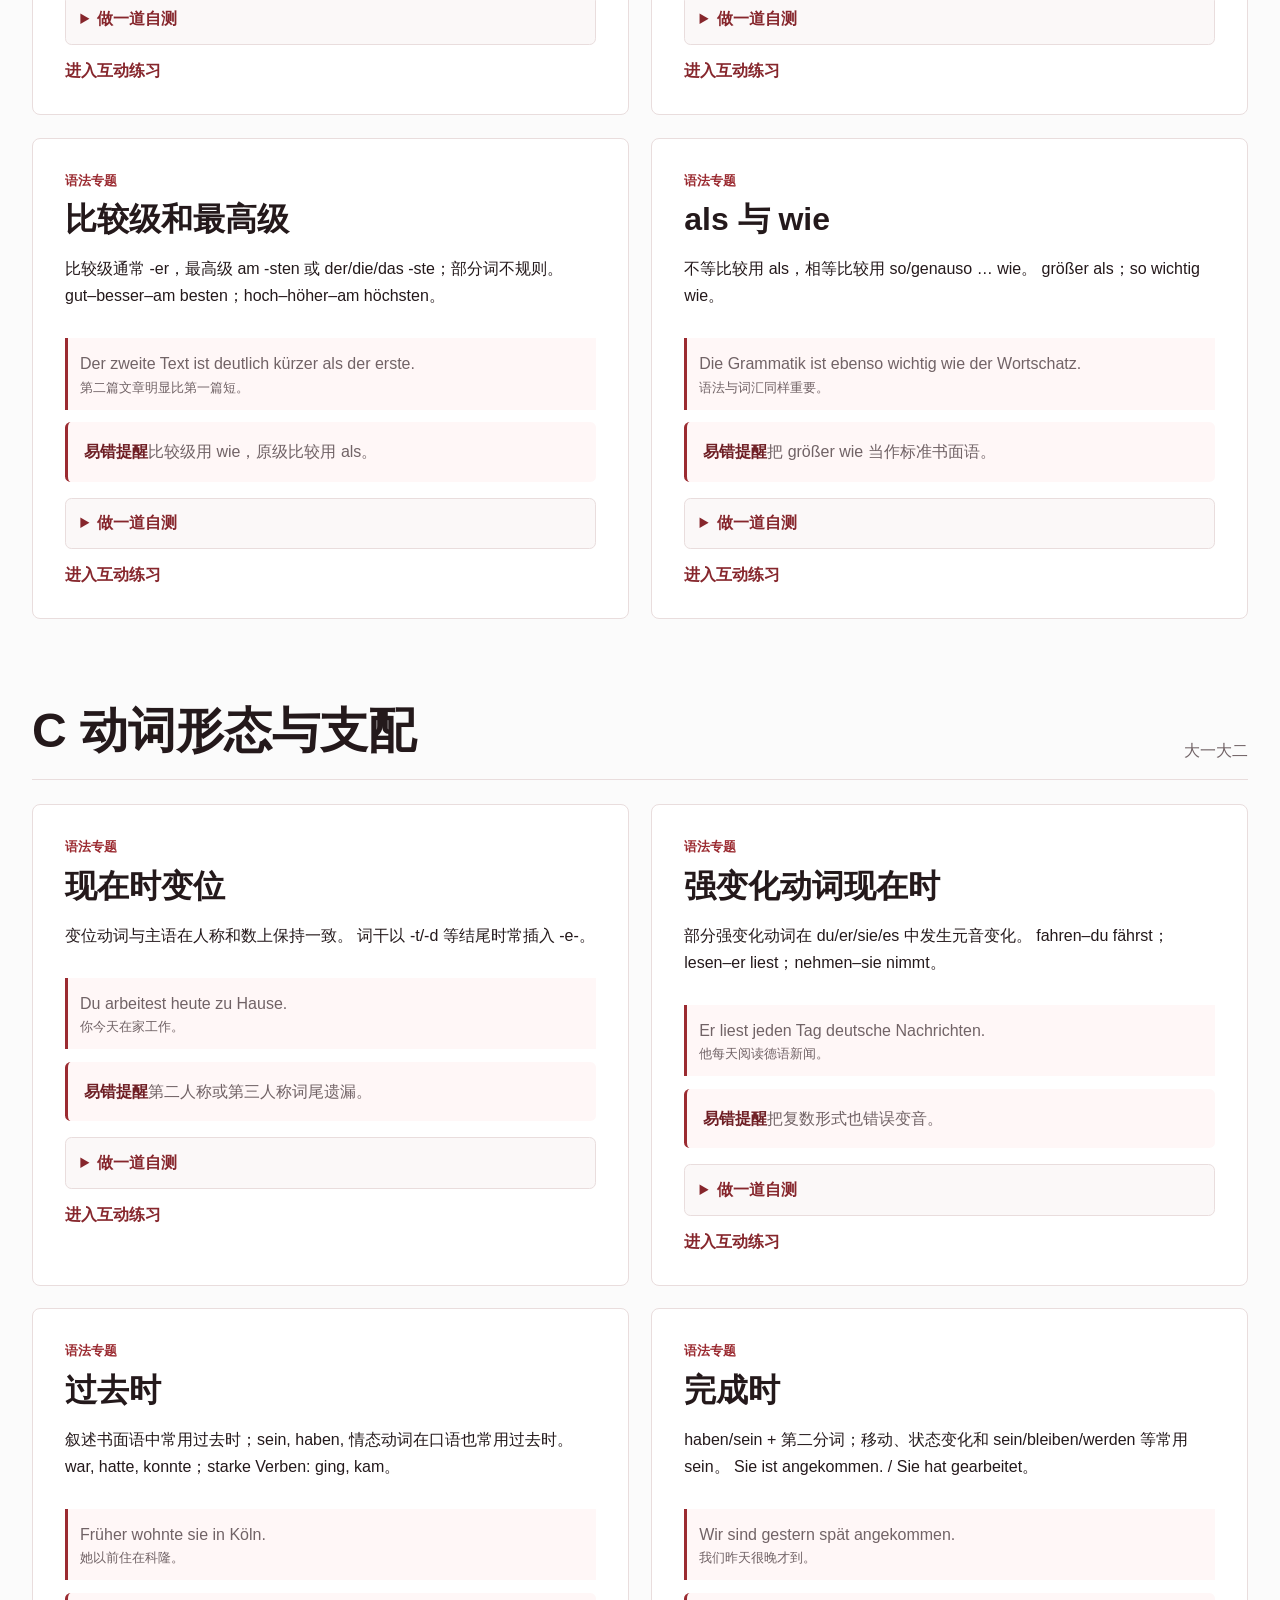
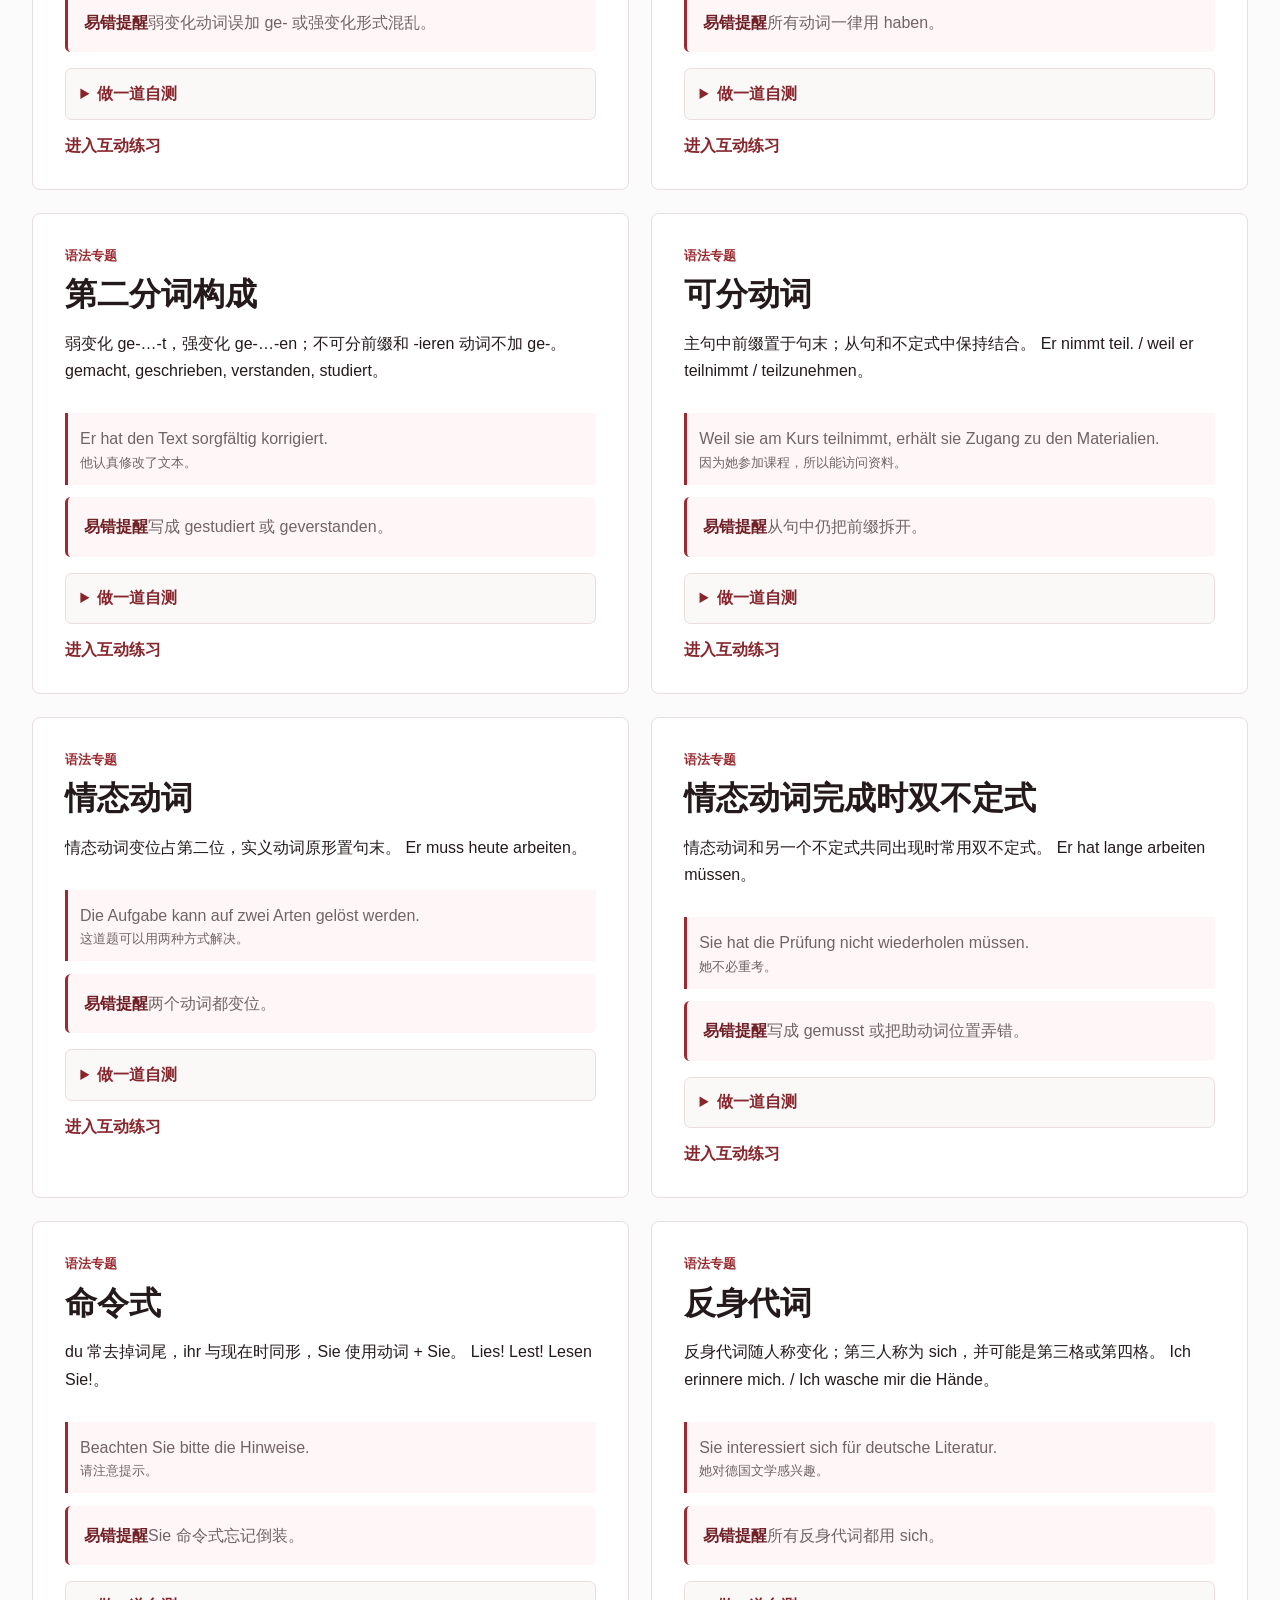
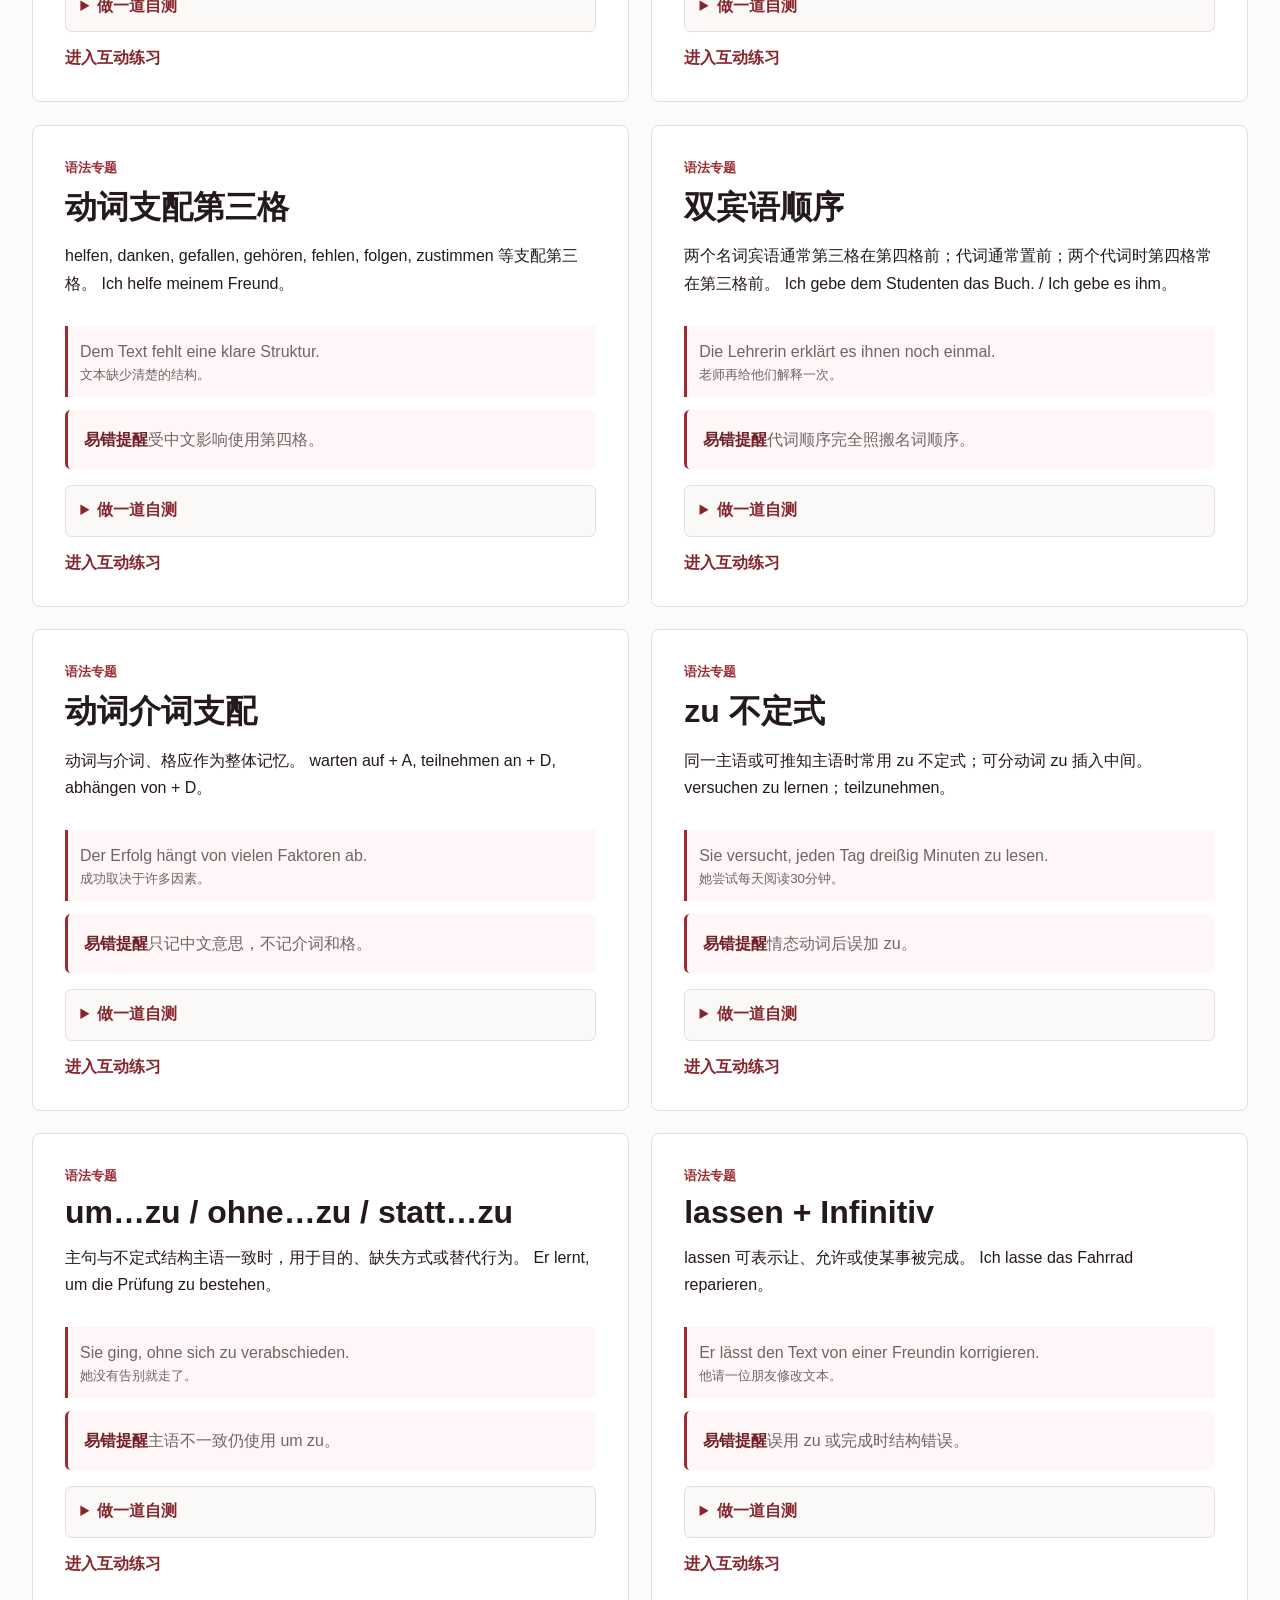
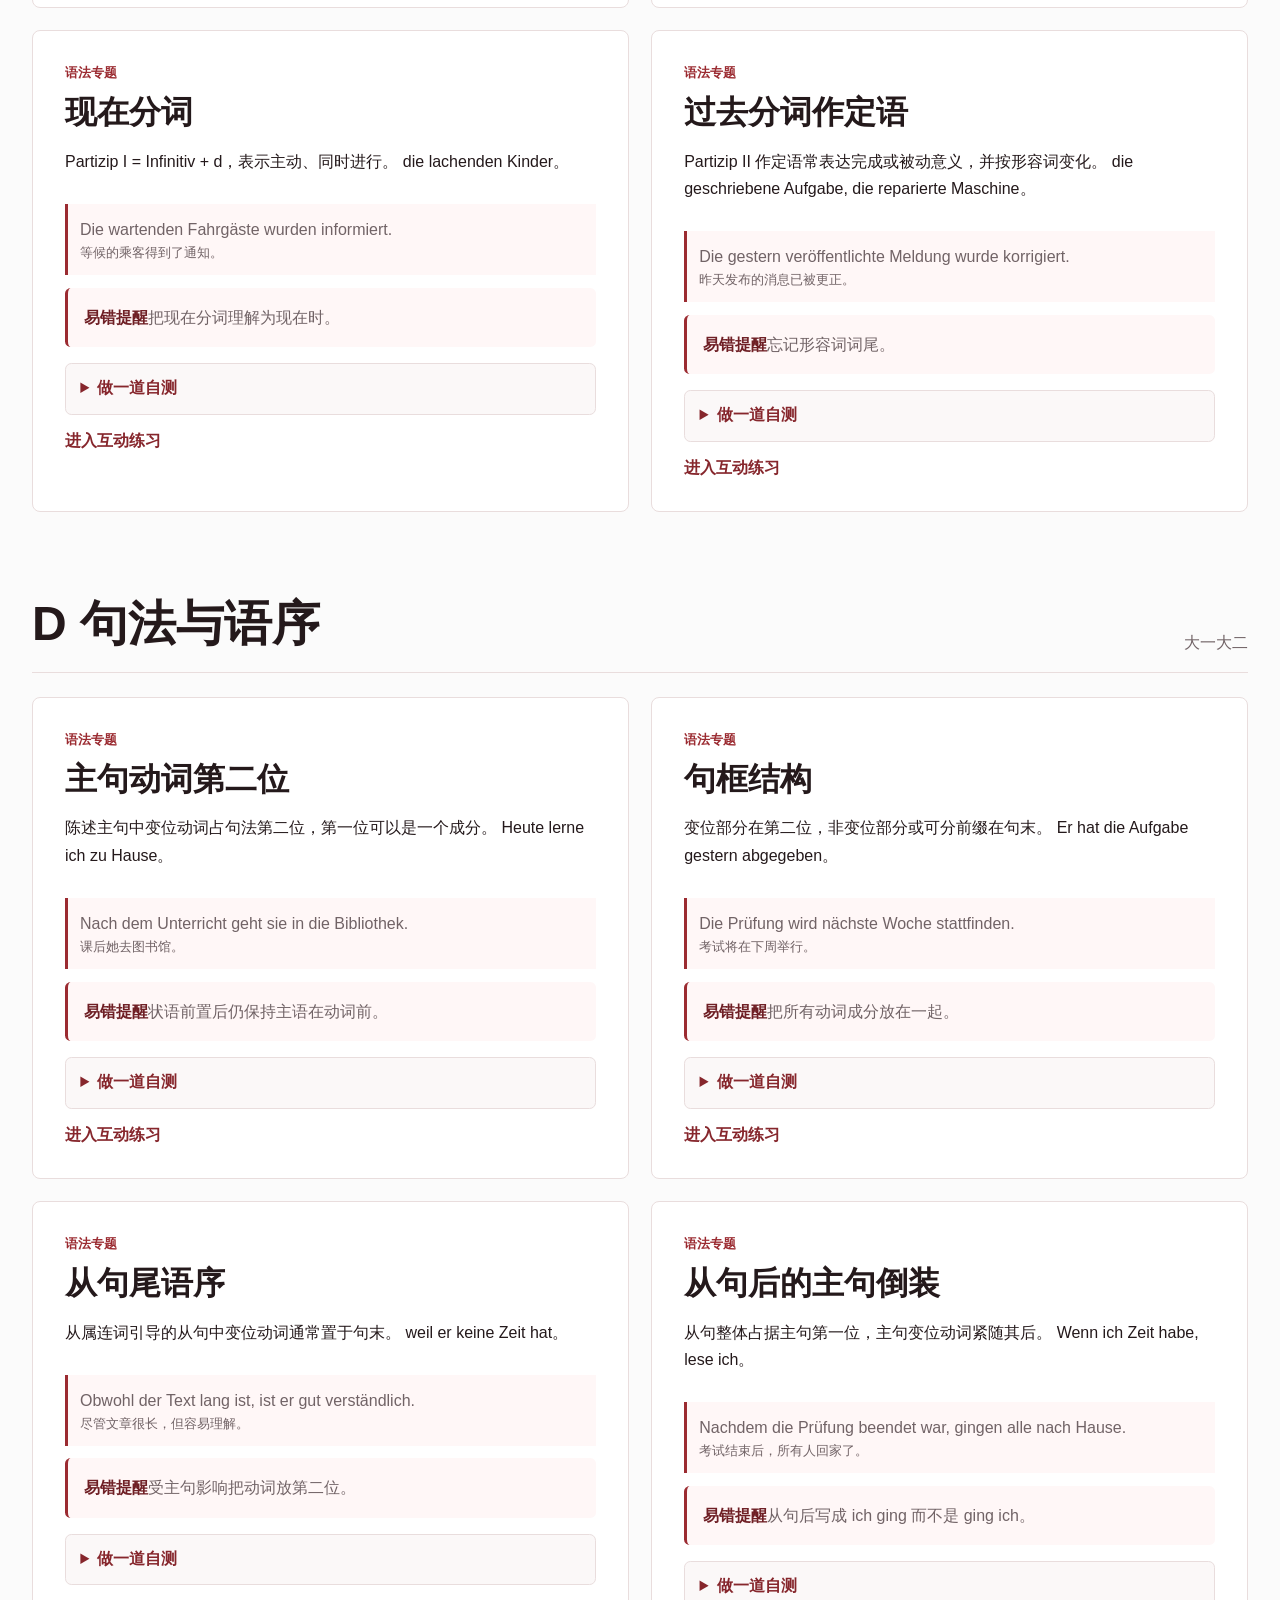
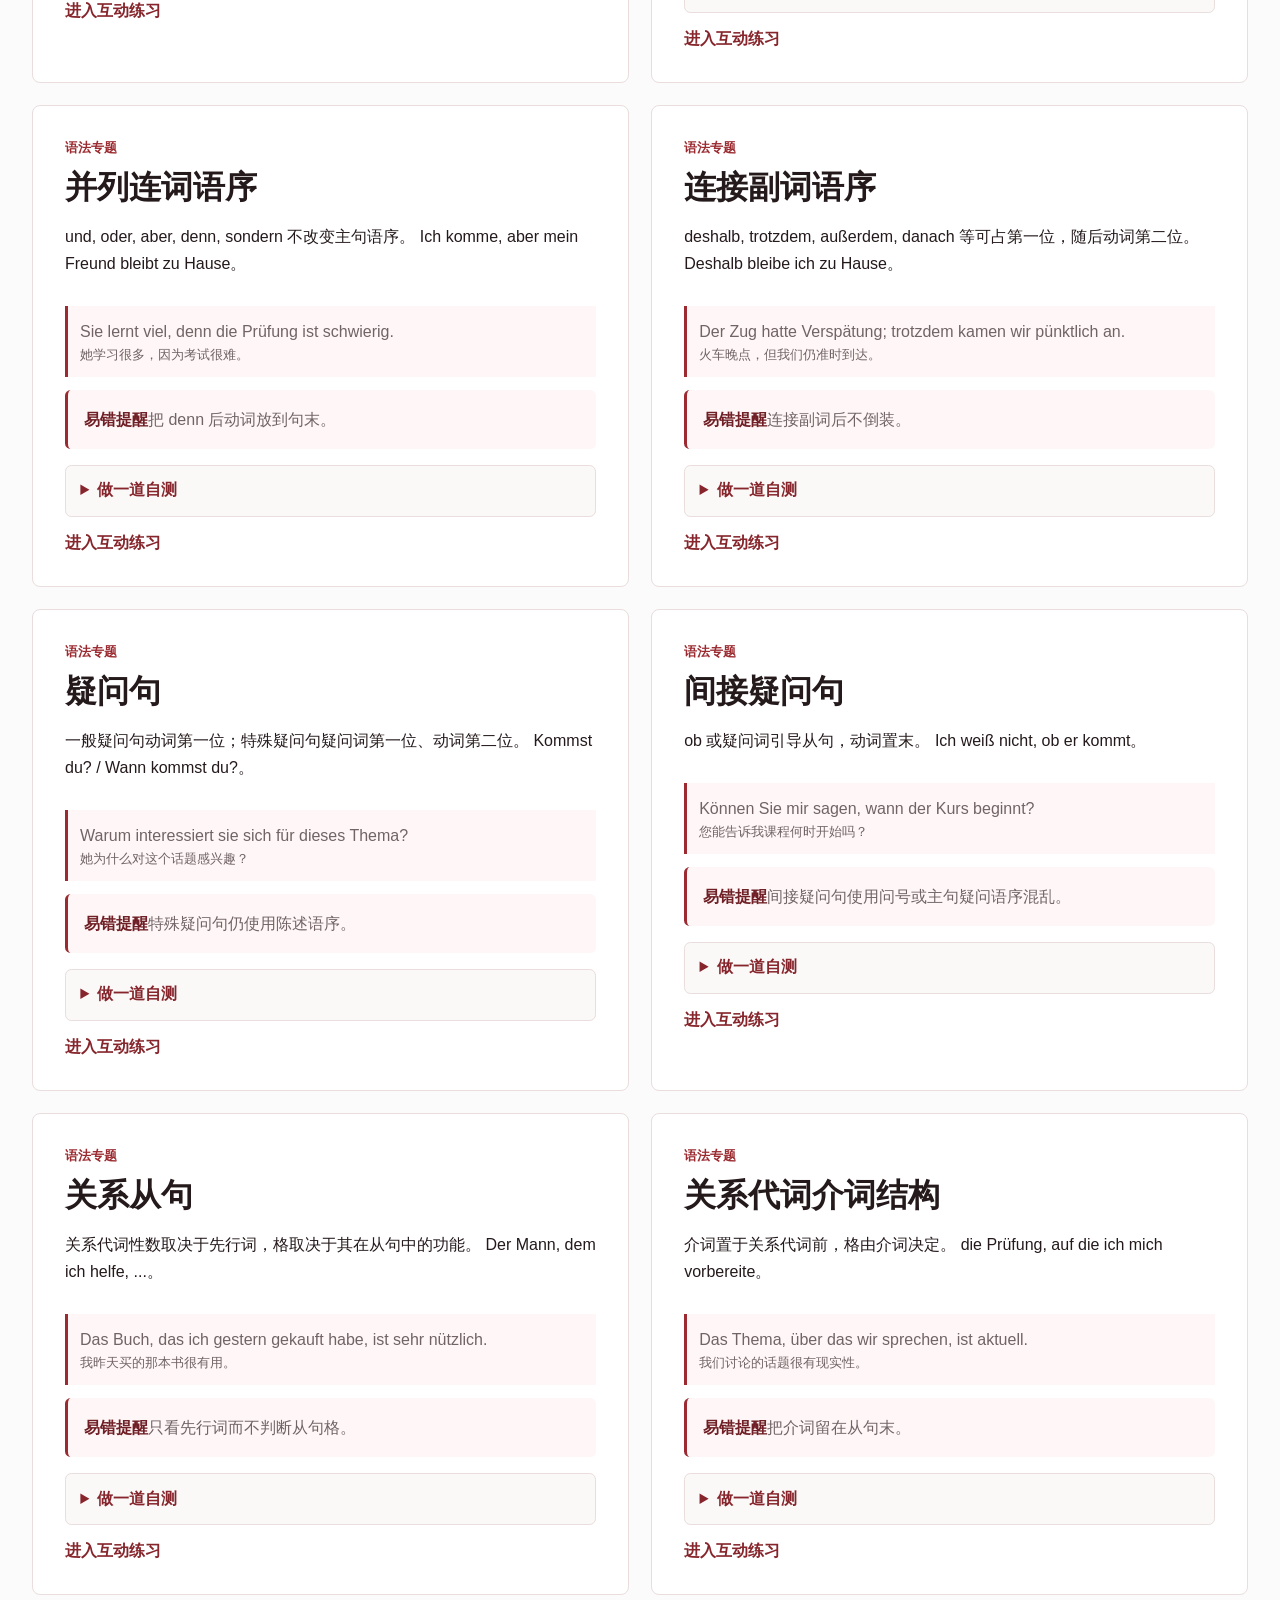
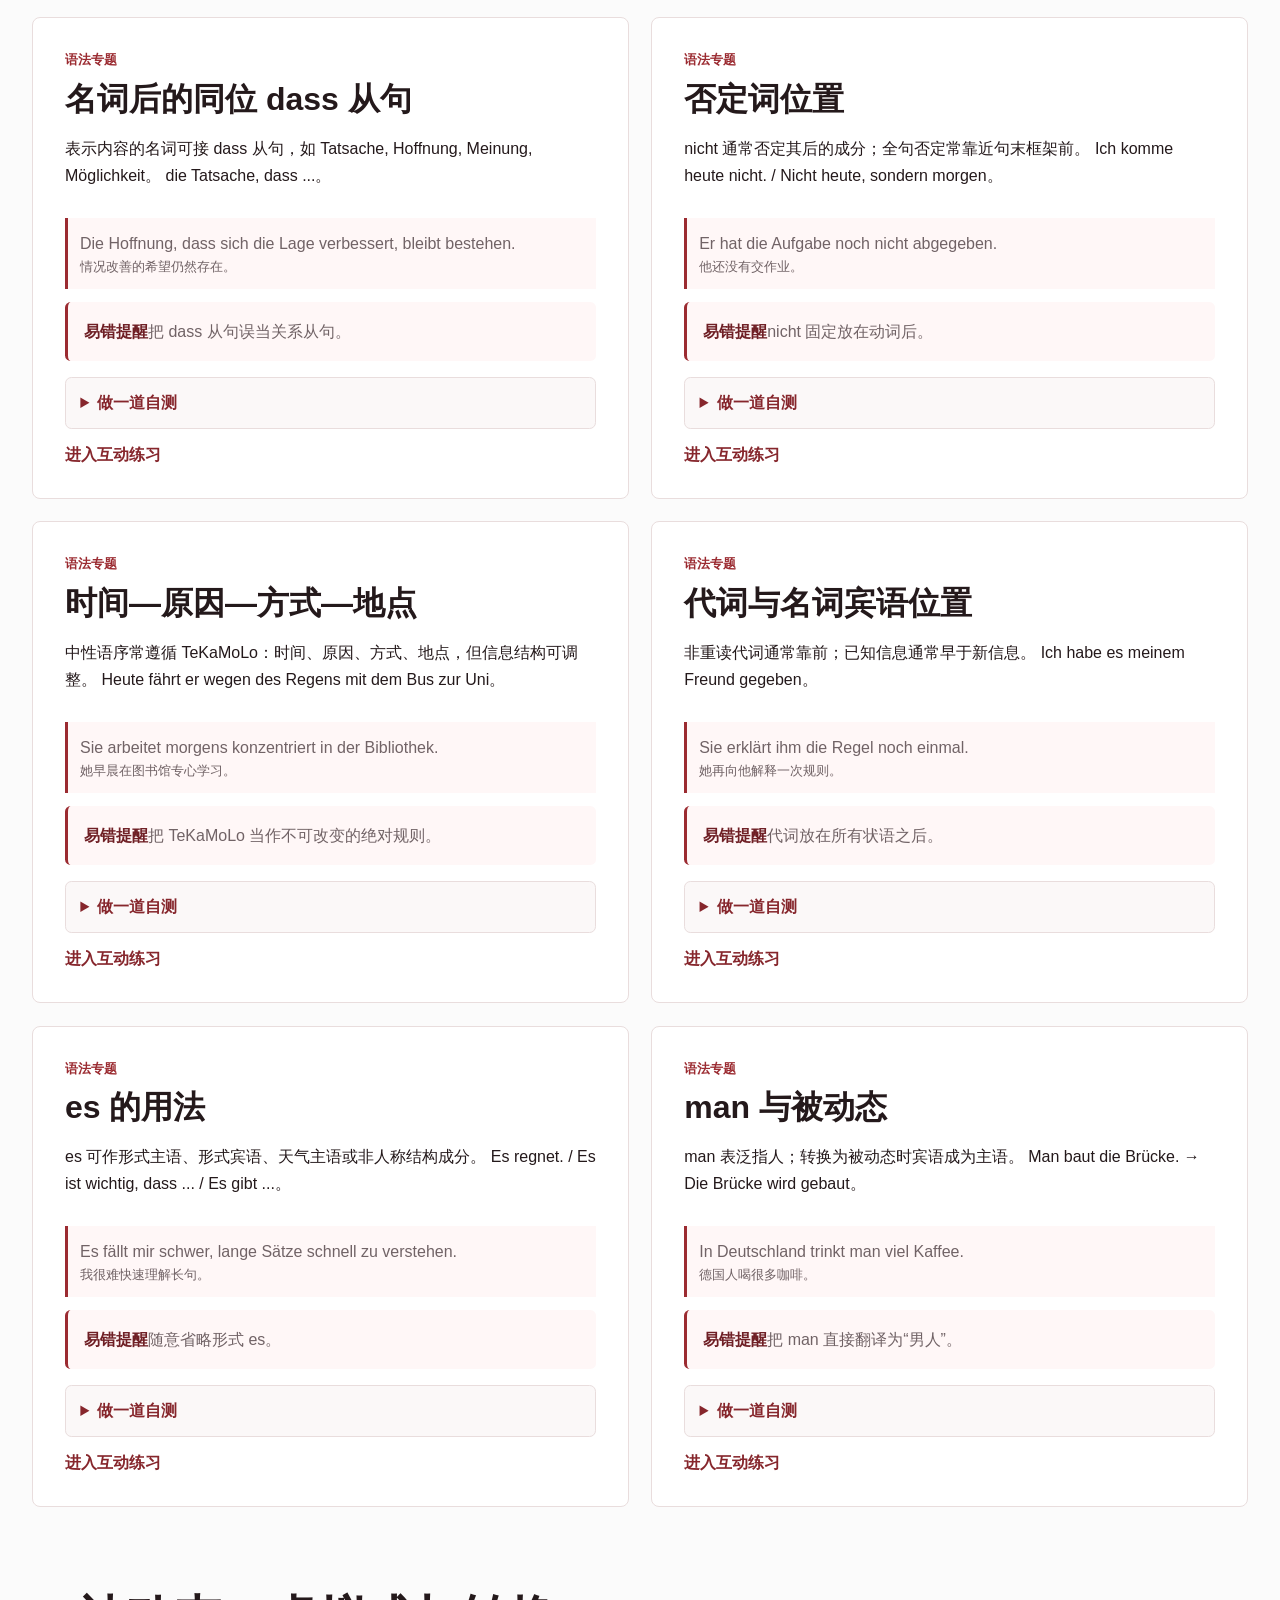
==== commit 66ddaa4c: "Complete the German learning path" ====
--- a/grammar.html
+++ b/grammar.html
@@ -12,10 +12,12 @@
       <a class="library-brand" href="index.html"><span class="brand-mark">D</span>Deutsch Sprint</a>
       <nav class="library-nav-links" aria-label="资料库导航">
         <a href="index.html">首页</a>
+        <a href="course.html">路线</a>
         <a href="vocab.html">词库</a>
         <a class="active" href="grammar.html">语法库</a>
         <a href="skills.html">能力</a>
         <a href="practice.html">练习</a>
+        <a href="mock.html">模拟</a>
         <a href="review.html">复盘</a>
         <a href="progress.html">进度</a>
       </nav>
--- a/library.css
+++ b/library.css
@@ -291,14 +291,56 @@
 .empty-state { padding: 4rem 1rem; color: var(--muted); text-align: center; }
 .library-footer { margin-top: 5rem; padding-top: 1.5rem; border-top: 1px solid var(--line); color: var(--muted); }
 
+.library-actions { display:flex;align-items:center;gap:1rem;flex-wrap:wrap;margin-top:1.5rem; }
+.primary-link,.text-link { font-weight:900;text-decoration:none; }
+.primary-link { padding:.85rem 1rem;border-radius:.4rem;color:#fff;background:var(--red-800); }
+.text-link { color:var(--red-800); }
+.lexicon-note { display:grid;grid-template-columns:minmax(12rem,.45fr) minmax(0,1fr);gap:2rem;padding:2rem 0;border-top:1px solid var(--line);border-bottom:1px solid var(--line); }
+.lexicon-note strong { color:var(--red-900);font-size:1.35rem; }
+.lexicon-note p { margin:0;color:var(--muted);line-height:1.75; }
+.lexicon-toolbar { grid-template-columns:auto minmax(15rem,1fr) auto;margin-top:4rem; }
+.select-box { display:flex;align-items:center;gap:.6rem;padding:0 1rem;border:1px solid var(--line);border-radius:.45rem;background:var(--soft);font-weight:800; }
+.select-box select { min-height:3.5rem;border:0;outline:0;color:var(--ink);background:transparent; }
+.lexicon-summary { display:flex;align-items:baseline;gap:.35rem;margin:2.5rem 0 1rem;color:var(--muted); }
+.lexicon-summary strong { color:var(--red-900);font-size:1.8rem; }
+.lexicon-summary #page-label { margin-left:auto; }
+.lexicon-list { border-top:1px solid var(--line); }
+.lexicon-row { display:grid;grid-template-columns:5.5rem minmax(12rem,.75fr) minmax(16rem,1.1fr) minmax(14rem,1fr);gap:1.25rem;align-items:center;padding:1.25rem 0;border-bottom:1px solid var(--line); }
+.lexicon-rank { display:grid;color:var(--muted);font-size:.72rem; }
+.lexicon-rank strong { color:var(--ink);font-size:1.1rem; }
+.lexicon-word h2 { margin:.4rem 0 .2rem;color:var(--red-900);font-size:1.3rem;letter-spacing:0; }
+.lexicon-word p,.lexicon-meaning small { display:block;margin:0;color:var(--muted);font-size:.82rem;line-height:1.45; }
+.lexicon-meaning strong { display:block;line-height:1.55; }
+.quality-badge,.cefr-badge { display:inline-flex;margin-right:.35rem;padding:.2rem .4rem;border:1px solid var(--line);border-radius:.25rem;color:var(--muted);font-size:.68rem;font-weight:900; }
+.quality-badge.curated { border-color:var(--red-700);color:var(--red-800);background:var(--red-050); }
+.lexicon-example { padding:.75rem;border-left:3px solid var(--red-700);background:var(--red-050); }
+.lexicon-example summary { color:var(--red-800);cursor:pointer;font-weight:900; }
+.lexicon-example p { margin:.65rem 0 0;line-height:1.55; }
+.lexicon-example small { display:block;margin-top:.35rem;color:var(--muted);line-height:1.5; }
+.lexicon-example small b { margin-right:.45rem;color:var(--red-800); }
+.word-forms { display:flex;gap:.45rem;flex-wrap:wrap; }
+.word-forms span { padding:.3rem .45rem;border:1px solid var(--line);border-radius:.3rem;background:#fff;font-size:.82rem; }
+.word-forms b { color:var(--red-800); }
+.lexicon-study-link { display:inline-block;margin-top:.8rem;color:var(--red-800);font-weight:900;text-decoration:none; }
+.pagination { display:flex;align-items:center;justify-content:center;gap:1rem;margin-top:2.5rem; }
+.pagination button { min-width:6rem;padding:.7rem 1rem;border:1px solid var(--line);border-radius:.35rem;color:var(--red-900);background:#fff;font-weight:900; }
+.pagination button:disabled { cursor:not-allowed;opacity:.4; }
+
 @media (max-width: 760px) {
   .library-nav { align-items: flex-start; flex-direction: column; }
   .library-nav-links { width: 100%; overflow-x: auto; }
+  .library-nav-links a { flex:0 0 auto;white-space:nowrap; }
   .library-hero, .library-toolbar { grid-template-columns: 1fr; }
   .library-count { border-left: 0; border-top: 3px solid var(--red-700); }
   .stage-switcher { display: grid; grid-template-columns: repeat(3, 1fr); }
   .theme-grid, .grammar-grid { grid-template-columns: 1fr; }
   .result-heading { align-items: flex-start; flex-direction: column; }
+  .lexicon-note,.lexicon-toolbar { grid-template-columns:1fr; }
+  .select-box { justify-content:space-between; }
+  .lexicon-row { grid-template-columns:4rem minmax(0,1fr);align-items:start; }
+  .lexicon-meaning,.lexicon-example { grid-column:2; }
+  .lexicon-summary { flex-wrap:wrap; }
+  .lexicon-summary #page-label { width:100%;margin-left:0; }
 }
 
 @media (prefers-reduced-motion: reduce) {
